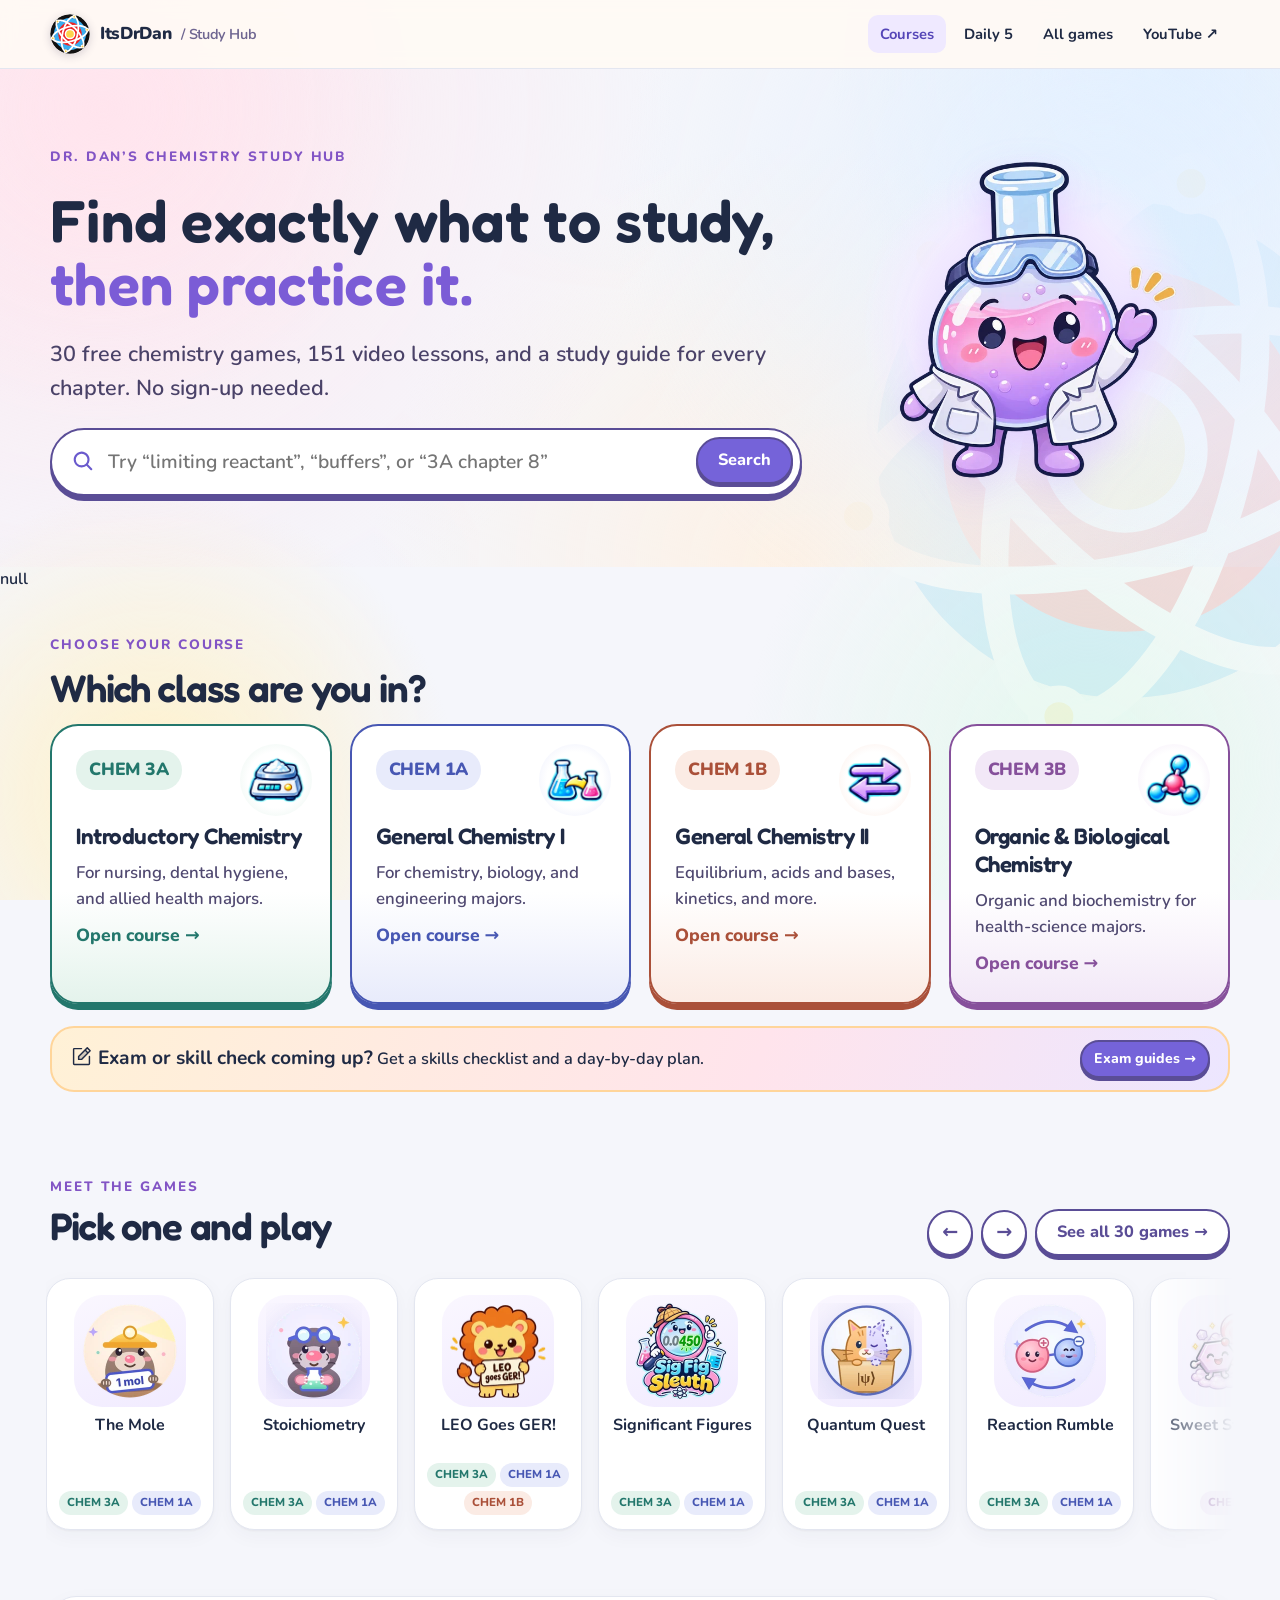
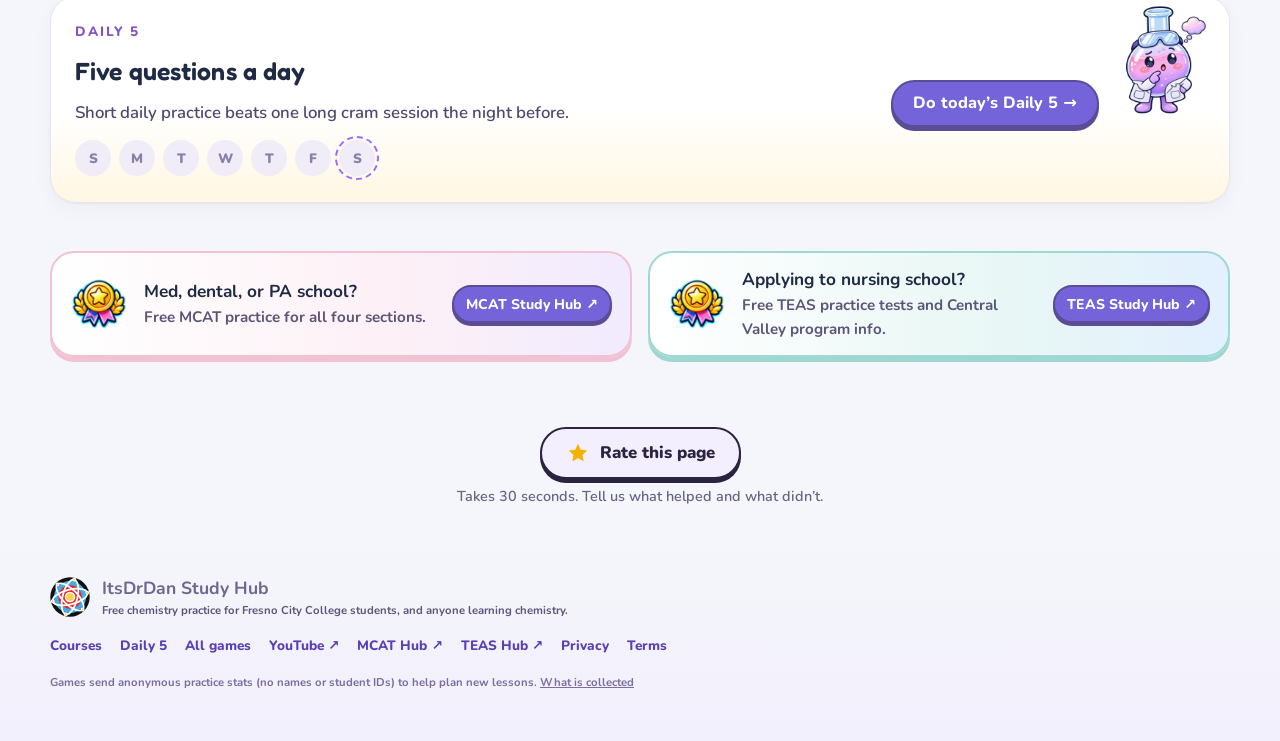
==== index.html @ 512bdd1f "All games page: Daily 5 card above the game list Follows the course chip (or the student's last cour" ====
<!doctype html>
<html lang="en">
<head>
<meta charset="utf-8">
<meta name="viewport" content="width=device-width, initial-scale=1">
<meta name="theme-color" content="#fff8f1">
<link rel="preconnect" href="https://fonts.googleapis.com"><link rel="preconnect" href="https://fonts.gstatic.com" crossorigin>
<link href="https://fonts.googleapis.com/css2?family=Nunito:wght@500;600;700;800;900&display=swap" rel="stylesheet">
<meta name="description" content="Dr. Dan's Chemistry Study Hub: games, textbook readings, and video lessons for CHEM 3A, 1A, 1B, and 3B at Fresno City College.">
<title>Dr. Dan’s Chemistry Study Hub</title>
<link rel="icon" type="image/svg+xml" href="assets/logo.svg">
<link rel="icon" type="image/png" sizes="32x32" href="assets/logo-32.png">
<link rel="apple-touch-icon" href="assets/logo-180.png">
<meta property="og:image" content="https://itsdrdan.github.io/games/assets/logo-512.png">
<style>
:root{
  --ink:#1f3a40;--muted:#5c7276;--soft:#7d9093;--line:#dde8e3;--bg:#f6faf7;--card:#fff;
  --brand:#23776c;--brand-ink:#17544c;--edge:#24473f;--gold:#d39b28;
  --c3A:#23776c;--c3A-bg:#e4f3ec;--c1A:#4757b3;--c1A-bg:#e8ebfb;--c1B:#aa5039;--c1B-bg:#fbebe4;--c3B:#86509b;--c3B-bg:#f2e8f7;
  --r:20px;--shadow:0 6px 24px #214c4510;
}
*{box-sizing:border-box}
html{scroll-behavior:smooth}
body{margin:0;background:var(--bg);color:var(--ink);font:16px/1.55 "Segoe UI",system-ui,-apple-system,BlinkMacSystemFont,sans-serif;-webkit-font-smoothing:antialiased}
a{color:inherit}
button,input,select{font:inherit;color:inherit}
:focus-visible{outline:3px solid var(--gold);outline-offset:3px;border-radius:6px}
.wrap{width:min(1180px,calc(100% - 40px));margin:auto}
#app:focus{outline:none}
.badge{letter-spacing:0}
.navlinks a.only-sm{display:none}
.sr{position:absolute;width:1px;height:1px;overflow:hidden;clip:rect(0 0 0 0)}
[hidden]{display:none!important}

/* top bar */
.top{position:sticky;top:0;z-index:20;background:#ffffffeb;backdrop-filter:blur(8px);border-bottom:1px solid var(--line)}
.nav{min-height:68px;display:flex;align-items:center;gap:18px}
.brand{display:flex;align-items:center;gap:10px;text-decoration:none;font-weight:850;letter-spacing:-.02em;font-size:1.08rem;white-space:nowrap}
.brand-icon{display:grid;place-items:center;width:40px;height:40px;border-radius:13px;background:#e2f2eb;font-size:1.25rem}
.brand small{color:var(--soft);font-weight:650}
.navlinks{display:flex;gap:6px;margin-left:auto;align-items:center}
.navlinks a{padding:8px 12px;border-radius:10px;text-decoration:none;font-weight:700;font-size:.92rem;color:#3b5a5c}
.navlinks a:hover,.navlinks a[aria-current=page]{background:#e9f3ee;color:var(--brand-ink)}
.topsearch{flex:1;max-width:380px;position:relative}
.topsearch input{width:100%;height:42px;border:1.5px solid #d3e2db;border-radius:12px;background:#f8fbf9;padding:0 14px 0 38px}
.topsearch::before{content:"";position:absolute;left:13px;top:50%;width:16px;height:16px;transform:translateY(-50%);background:currentColor;opacity:.55;-webkit-mask:var(--mag) center/contain no-repeat;mask:var(--mag) center/contain no-repeat}

/* buttons (tactile, from the previous hub) */
.btn{display:inline-flex;align-items:center;justify-content:center;gap:8px;min-height:46px;padding:9px 17px;border-radius:12px;border:2px solid var(--edge);box-shadow:0 4px 0 var(--edge);background:var(--brand);color:#fff;text-decoration:none;font-weight:780;cursor:pointer;transition:transform .14s,box-shadow .14s,background .14s}
.btn.secondary{background:#fff;color:var(--edge)}
.btn:hover{transform:translateY(-2px);box-shadow:0 6px 0 var(--edge)}
.btn.secondary:hover{background:#eef6f1}
.btn:active{transform:translateY(3px);box-shadow:0 1px 0 var(--edge)}
.btn.small{min-height:38px;padding:6px 12px;font-size:.88rem;box-shadow:0 3px 0 var(--edge)}
.chip{display:inline-flex;align-items:center;gap:6px;border:1.5px solid #cfdfd8;background:#fff;border-radius:100px;padding:6px 12px;font-size:.86rem;font-weight:650;color:#355457;cursor:pointer;text-decoration:none}
.chip:hover{border-color:var(--brand);background:#eef7f2}
.chip[aria-pressed=true]{background:var(--brand);border-color:var(--brand);color:#fff}

/* hero */
.hero{background:radial-gradient(ellipse at 92% 18%,#f8e8ce 0,transparent 42%),radial-gradient(ellipse at 6% 95%,#e6e9fb 0,transparent 40%),linear-gradient(125deg,#edf7f0,#f7faf3);border-bottom:1px solid #dce9e1}
.hero-inner{padding:58px 0 50px;display:grid;gap:26px}
.eyebrow{font-weight:800;letter-spacing:.12em;text-transform:uppercase;color:#477e71;font-size:.74rem}
h1{font-size:clamp(2.2rem,5vw,3.7rem);line-height:1.06;letter-spacing:-.045em;margin:10px 0 12px;max-width:820px}
h1 span{color:var(--brand)}
.hero p.lead{font-size:clamp(1.02rem,2vw,1.17rem);color:#4f6a6d;max-width:680px;margin:0}
.bigsearch{position:relative;max-width:760px}
.bigsearch input{width:100%;height:64px;border:2px solid var(--edge);box-shadow:0 5px 0 var(--edge);border-radius:18px;padding:0 140px 0 54px;font-size:1.1rem;background:#fff}
.bigsearch::before{content:"";position:absolute;left:22px;top:50%;width:22px;height:22px;transform:translateY(-55%);background:#6a5acd;-webkit-mask:var(--mag) center/contain no-repeat;mask:var(--mag) center/contain no-repeat}
.bigsearch .btn{position:absolute;right:9px;top:8px;min-height:44px;box-shadow:0 3px 0 var(--edge)}
.tryrow{display:flex;flex-wrap:wrap;gap:8px;align-items:center;font-size:.88rem;color:var(--muted)}

/* course cards */
.section{padding:42px 0}
.section h2{font-size:clamp(1.5rem,3vw,2rem);letter-spacing:-.03em;margin:4px 0 6px}
.section .sub{color:var(--muted);margin:0 0 20px}
.courses{display:grid;grid-template-columns:repeat(4,minmax(0,1fr));gap:18px}
.course-card{--c:var(--c3A);--cb:var(--c3A-bg);display:flex;flex-direction:column;gap:8px;text-decoration:none;background:#fff;border:2px solid var(--c);border-radius:var(--r);padding:20px;box-shadow:0 5px 0 var(--c);transition:transform .14s,box-shadow .14s;min-height:220px}
.course-card:hover{transform:translateY(-3px);box-shadow:0 8px 0 var(--c)}
.course-card .tag{align-self:flex-start;background:var(--cb);color:var(--c);font-weight:850;border-radius:10px;padding:5px 10px;font-size:.95rem;letter-spacing:-.01em}
.course-card h3{margin:4px 0 0;font-size:1.2rem;letter-spacing:-.02em;line-height:1.25}
.course-card p{margin:0;color:var(--muted);font-size:.9rem;line-height:1.5}
.course-card .stats{margin-top:auto;display:flex;gap:12px;flex-wrap:wrap;font-size:.8rem;font-weight:700;color:#4c6466}
.course-card .go{color:var(--c);font-weight:800}
[data-course="1A"]{--c:var(--c1A);--cb:var(--c1A-bg)}
[data-course="1B"]{--c:var(--c1B);--cb:var(--c1B-bg)}
[data-course="3B"]{--c:var(--c3B);--cb:var(--c3B-bg)}
[data-course="3A"]{--c:var(--c3A);--cb:var(--c3A-bg)}
.badge{display:inline-block;background:var(--cb,#eef3f1);color:var(--c,#3d5b5d);font-weight:800;font-size:.72rem;border-radius:100px;padding:3px 8px;white-space:nowrap}

/* three ways */
.ways{display:grid;grid-template-columns:repeat(3,1fr);gap:16px}
.way{background:#fff;border:1px solid var(--line);border-radius:var(--r);padding:20px;box-shadow:var(--shadow)}
.way b{display:block;font-size:1.05rem;margin:6px 0 4px}
.way p{margin:0;color:var(--muted);font-size:.92rem}
.way .em{font-size:1.6rem}

/* course page */
.course-head{background:linear-gradient(120deg,var(--cb),#fff 70%);border-bottom:1px solid var(--line)}
.course-head .wrap{padding:30px 0 24px}
.crumbs{font-size:.86rem;color:var(--muted);display:flex;gap:6px;flex-wrap:wrap}
.crumbs a{color:var(--muted)}
.course-head h1{font-size:clamp(1.9rem,4vw,2.8rem);margin:8px 0 6px}
.course-head h1 .badge{font-size:1rem;vertical-align:middle;margin-right:8px;padding:5px 11px}
.course-head p{margin:0;color:var(--muted)}
.bookline{margin-top:12px;display:flex;gap:10px;flex-wrap:wrap;align-items:center;font-size:.92rem}
.layout{display:grid;grid-template-columns:290px minmax(0,1fr);gap:28px;padding:28px 0 60px}
.toc{position:sticky;top:84px;align-self:start;max-height:calc(100vh - 100px);overflow:auto;background:#fff;border:1px solid var(--line);border-radius:var(--r);padding:10px}
.toc h2{font-size:.78rem;letter-spacing:.1em;text-transform:uppercase;color:var(--soft);margin:8px 10px}
.toc a{display:flex;gap:10px;align-items:baseline;padding:9px 10px;border-radius:12px;text-decoration:none;font-size:.92rem;line-height:1.3}
.toc a .n{flex:0 0 auto;font-weight:800;color:var(--c);font-size:.8rem;min-width:44px}
.toc a .dots{margin-left:auto;display:flex;gap:3px;flex:0 0 auto}
.toc a .dots i{width:7px;height:7px;border-radius:50%;background:#cfdcd6}
.toc a .dots i.on{background:var(--c)}
.toc a:hover{background:#f2f7f4}
.toc a[aria-current=true]{background:var(--cb);font-weight:750}
.toc-mobile{display:none}
.retake{margin:16px 0 0;padding:14px 18px;border-radius:18px;background:#f3ecff;border:1.5px solid #ddd0f7;color:#4a4268;font-size:1.02rem;line-height:1.5}
.examcard small{font-size:1rem}
.examgrid.centered{display:flex;flex-wrap:wrap;justify-content:center;gap:16px}
.examgrid.centered .examcard{width:220px;align-items:center;text-align:center}
@media (max-width:560px){.examgrid.centered{gap:12px}.examgrid.centered .examcard{width:calc(50% - 6px);padding:14px}}
.layout.solo{grid-template-columns:minmax(0,1fr)}
.seg{display:flex;gap:8px;flex-wrap:wrap;margin:0 0 12px}
.seg .chip{font-size:1.02rem;padding:9px 16px;cursor:pointer}
.rgroup .more{margin-top:10px}
.chapter h2.ct{font-size:clamp(1.6rem,3.2vw,2.3rem);letter-spacing:-.035em;margin:2px 0 4px;line-height:1.15}
.chapter .kicker{font-weight:800;color:var(--c);letter-spacing:.06em;text-transform:uppercase;font-size:.78rem}
.panel{background:#fff;border:1px solid var(--line);border-radius:var(--r);padding:20px;box-shadow:var(--shadow);margin-top:18px}
.panel h3{margin:0 0 12px;font-size:1.1rem;display:flex;align-items:center;gap:8px}
.panel h3 .count{margin-left:auto;font-size:.8rem;color:var(--soft);font-weight:700}
.concepts{display:flex;flex-wrap:wrap;gap:7px}
.empty-note{color:var(--muted);font-size:.92rem;background:#f7faf8;border:1px dashed #cfdcd6;border-radius:14px;padding:14px}
.sections{list-style:none;margin:0;padding:0;columns:2;column-gap:24px}
.sections li{break-inside:avoid;padding:5px 0}
.sections li.sub{padding-left:18px;font-size:.92rem}
.sections a{text-decoration:none;display:flex;gap:8px}
.sections a:hover span:last-child{text-decoration:underline}
.sections .sn{color:var(--c);font-weight:750;min-width:46px;font-variant-numeric:tabular-nums}
.chapters-overview{display:grid;grid-template-columns:repeat(auto-fill,minmax(250px,1fr));gap:14px}
.ch-card{display:flex;flex-direction:column;gap:6px;background:#fff;border:1px solid var(--line);border-radius:16px;padding:16px;text-decoration:none;box-shadow:var(--shadow);transition:border-color .14s,transform .14s}
.ch-card:hover{border-color:var(--c);transform:translateY(-2px)}
.ch-card .n{font-weight:800;color:var(--c);font-size:.8rem}
.ch-card b{line-height:1.3}
.ch-card .meta{display:flex;gap:10px;font-size:.78rem;color:var(--muted);font-weight:650;margin-top:auto}

/* game + video cards */
.grid{display:grid;grid-template-columns:repeat(auto-fill,minmax(250px,1fr));gap:16px}
.game{display:flex;flex-direction:column;background:#fff;border:1px solid #dfe9e2;border-radius:18px;padding:18px;box-shadow:var(--shadow);min-height:210px}
.game .icon.haslogo{width:76px;height:76px;background:transparent!important;border-radius:0}
.haslogo img{width:100%;height:100%;object-fit:contain;display:block}
.ri.haslogo{background:transparent!important}
.ritem .ri.haslogo img{width:100%!important;height:100%!important;object-fit:contain!important;border-radius:0!important;aspect-ratio:auto!important;margin:0!important;background:none!important}
.playtitle{display:flex;align-items:center;gap:12px}.playtitle img{width:48px;height:48px;object-fit:contain}
.chtags{display:flex;flex-wrap:wrap;gap:6px;margin:-2px 0 2px}
.chtag{max-width:100%;overflow:hidden;text-overflow:ellipsis;white-space:nowrap;font-size:.85rem;font-weight:800;color:var(--c,#5a4fcf);background:#fff;border:1.5px solid var(--c,#cfc4ef);border-radius:999px;padding:3px 10px;text-decoration:none;line-height:1.3}
.chtag:hover{background:#f6f2ff}
.game-top{display:flex;justify-content:space-between;gap:8px;align-items:flex-start}
.game .icon{width:48px;height:48px;border-radius:15px;display:grid;place-items:center;font-size:1.5rem;background:#e7f1fa;flex:0 0 auto}
.game .badges{display:flex;gap:4px;flex-wrap:wrap;justify-content:flex-end}
.game h4{margin:14px 0 4px;font-size:1.08rem;letter-spacing:-.02em;line-height:1.3}
.game p{margin:0 0 14px;color:var(--muted);font-size:.9rem;line-height:1.55}
.game .actions{margin-top:auto;display:flex;gap:8px}
.play{flex:1;display:flex;justify-content:space-between;align-items:center;min-height:44px;padding:8px 14px;border-radius:11px;border:2px solid var(--edge);box-shadow:0 3px 0 var(--edge);background:#e6f2eb;color:#214c40;font-weight:800;text-decoration:none;cursor:pointer;transition:transform .14s,box-shadow .14s,background .14s}
.play::after{content:"→";font-size:1.15rem}
.play:hover{background:var(--brand);color:#fff;transform:translateY(-2px);box-shadow:0 5px 0 var(--edge)}
.newtab{display:grid;place-items:center;width:44px;min-height:44px;border-radius:11px;border:2px solid #b9cdc5;text-decoration:none;color:#3b5a5c;font-weight:800}
.newtab:hover{border-color:var(--edge);background:#f2f7f4}
.vgrid{display:grid;grid-template-columns:repeat(auto-fill,minmax(220px,1fr));gap:14px}
.video{display:flex;flex-direction:column;text-align:left;background:#fff;border:1px solid var(--line);border-radius:16px;overflow:hidden;cursor:pointer;padding:0;box-shadow:var(--shadow);transition:transform .14s,border-color .14s}
.video:hover{transform:translateY(-2px);border-color:#a9ccbc}
.video .thumb{position:relative;aspect-ratio:16/9;background:#dfe9e4 center/cover no-repeat}
.video .thumb::after{content:"▶";position:absolute;inset:auto auto 10px 10px;width:36px;height:36px;border-radius:50%;background:#ffffffe6;display:grid;place-items:center;font-size:.85rem;color:#b3261e}
.video .vt{padding:10px 12px 12px;font-weight:700;font-size:.92rem;line-height:1.35}
.video .vt small{display:block;color:var(--soft);font-weight:600;font-size:.76rem;margin-top:4px}
.moments{display:flex;flex-wrap:wrap;gap:6px;margin-top:10px}
.moment{border:1.5px solid #cfdfd8;background:#f8fbf9;border-radius:9px;padding:5px 9px;font-size:.82rem;cursor:pointer}
.moment b{color:#b3261e;margin-right:4px;font-variant-numeric:tabular-nums}
.moment:hover{border-color:var(--brand)}
.playlists{display:flex;gap:8px;flex-wrap:wrap;margin-top:14px}

/* search */
.search-page{padding:30px 0 60px}
.filters{display:flex;gap:8px;flex-wrap:wrap;align-items:center;margin:14px 0 6px}
.filters strong{font-size:.78rem;letter-spacing:.08em;color:var(--soft);margin-right:4px}
.rgroup{margin-top:26px}
.rgroup h3{font-size:1rem;margin:0 0 10px;display:flex;gap:8px;align-items:center}
.rgroup h3 .count{color:var(--soft);font-size:.82rem}
.rlist{display:grid;gap:10px}
.ritem{display:flex;gap:14px;align-items:flex-start;background:#fff;border:1px solid var(--line);border-radius:14px;padding:14px;text-decoration:none;text-align:left;cursor:pointer;width:100%}
.ritem:hover{border-color:#a9ccbc;background:#fbfdfc}
.ritem .ri{flex:0 0 auto;width:40px;height:40px;border-radius:12px;display:grid;place-items:center;background:var(--cb,#eef3f1);font-size:1.1rem}
.ritem .rt{font-weight:750;line-height:1.35}
.ritem .rs{color:var(--muted);font-size:.88rem;margin-top:2px}
.ritem mark{background:#fdeeb5;color:inherit;border-radius:3px;padding:0 1px}
.ritem .ts{font-weight:800;color:#b3261e;font-variant-numeric:tabular-nums}
.ritem img{width:120px;aspect-ratio:16/9;object-fit:cover;border-radius:9px;flex:0 0 auto;background:#dfe9e4}
.noresults{background:#fff;border:1px dashed #cbd8d2;border-radius:16px;padding:26px;color:var(--muted)}

/* player + modal */
.player{border:1px solid #d5e2dc;border-radius:var(--r);background:#fff;overflow:hidden;box-shadow:var(--shadow);margin:24px 0 60px}
.player-bar{display:flex;justify-content:space-between;align-items:center;gap:14px;flex-wrap:wrap;padding:14px 18px;background:#edf6f0}
.player-bar h2{margin:2px 0 0;font-size:1.25rem}
.player-bar .btns{display:flex;gap:8px;flex-wrap:wrap}
.player iframe{display:block;width:100%;height:80vh;min-height:540px;border:0;background:#f8faff}
.player:fullscreen{display:flex;flex-direction:column;border-radius:0}
.player:fullscreen iframe{flex:1;height:auto}
.play-watch{margin:-36px 0 60px}
.player .related{padding:12px 18px;font-size:.9rem;color:var(--muted);display:flex;gap:8px;flex-wrap:wrap;align-items:center}
dialog.vmodal{border:0;padding:0;border-radius:18px;width:min(960px,94vw);background:#fff;box-shadow:0 30px 90px #0b1f1c55}
dialog.vmodal::backdrop{background:#0d221ecc}
.vmodal .vbar{display:flex;align-items:center;gap:10px;padding:12px 14px}
.vmodal .vbar b{flex:1;line-height:1.3}
.vmodal .frame{aspect-ratio:16/9;background:#000}
.vmodal iframe{width:100%;height:100%;border:0;display:block}
.vmodal .vfoot{padding:10px 14px 14px;font-size:.85rem;color:var(--muted);display:flex;flex-wrap:wrap;gap:10px;align-items:center}

.footer{border-top:1px solid var(--line);padding:24px 0;color:var(--soft);font-size:.85rem}
.footer .wrap{display:flex;justify-content:space-between;gap:12px;flex-wrap:wrap}
.status{font-size:.8rem;color:var(--soft)}

@media (max-width:980px){.courses{grid-template-columns:repeat(2,minmax(0,1fr))}.layout{grid-template-columns:1fr}.toc{display:none}.toc-mobile{display:block}.sections{columns:1}}
@media (max-width:640px){
  .wrap{width:calc(100% - 28px)}
  .nav{gap:10px;min-height:60px}.brand small{display:none}.navlinks a.hide-sm{display:none}.navlinks a.only-sm{display:inline-block}.topsearch{display:none}
  .hero-inner{padding:36px 0 34px}
  .bigsearch input{height:56px;padding:0 16px 0 46px;font-size:1rem}.bigsearch .btn{display:none}.bigsearch::before{left:16px}
  .courses{grid-template-columns:minmax(0,1fr)}.course-card{min-height:0}
  .ways{grid-template-columns:1fr}
  .ritem img{width:92px}
  .player iframe{min-height:480px;height:76vh}
}
.toc-mobile select{width:100%;height:50px;border:2px solid var(--edge);border-radius:12px;padding:0 12px;background:#fff;font-weight:700}
.toc-mobile{margin-bottom:6px}
@media (prefers-reduced-motion:reduce){*{transition:none!important;scroll-behavior:auto!important}}

/* ===== Soft & fun theme ===== */
:root{
  --ink:#3a3157;--muted:#6f6889;--soft:#6f6691;--line:#ece4f4;--bg:#fff8f1;
  --brand:#7563d9;--brand-ink:#5546b8;--edge:#5a4d96;--gold:#ffb547;
  --c3A:#227861;--c3A-bg:#d9f4ea;--c1A:#465bd0;--c1A-bg:#e3e8ff;--c1B:#b73e27;--c1B-bg:#ffe5dc;--c3B:#8c47b7;--c3B-bg:#f1e3fa;
  --r:24px;--shadow:0 8px 28px #5a4d9614;
}
body{background:var(--bg);color:var(--ink);font-family:Nunito,"Segoe UI",system-ui,-apple-system,sans-serif;font-weight:600}
body::before{content:"";position:fixed;inset:0;z-index:-1;pointer-events:none;background:
  radial-gradient(circle at 8% 12%,#ffe3ec 0,transparent 22%),radial-gradient(circle at 92% 8%,#e3f0ff 0,transparent 24%),
  radial-gradient(circle at 85% 85%,#e4f8ee 0,transparent 26%),radial-gradient(circle at 12% 88%,#fff1c9 0,transparent 22%)}
h1,h2,h3,.brand,.btn,.chip,.play{font-family:Nunito,"Segoe UI",system-ui,sans-serif}
h1{font-weight:900;letter-spacing:-.035em} h2{font-weight:900} h3{font-weight:850}
.top{background:#fffaf5e8;border-bottom:1px solid var(--line)}
.brand-icon{background:linear-gradient(135deg,#ffe0ea,#e1e6ff);border-radius:14px}
.navlinks a{color:var(--ink)} .navlinks a:hover,.navlinks a[aria-current=page]{background:#efe9ff;color:var(--brand-ink)}
.topsearch input{background:#fff;border-color:#e4daf2;border-radius:999px}
.hero{background:linear-gradient(120deg,#ffe9f0 0%,#f1ebff 45%,#e3f6ff 75%,#e9fbef 100%);border-bottom:0;position:relative;overflow:hidden}
.hero::before,.hero::after{content:"";position:absolute;border-radius:50%;pointer-events:none;opacity:.7;animation:bob 9s ease-in-out infinite}
.hero::before{width:220px;height:220px;right:6%;top:-40px;background:radial-gradient(circle at 35% 35%,#fff,#ffd6a8 60%,#ffc08a);filter:blur(1px)}
.hero::after{width:120px;height:120px;right:24%;bottom:-30px;background:radial-gradient(circle at 35% 35%,#fff,#c9b8ff 60%,#ad97ff);animation-delay:-4s}
@keyframes bob{50%{transform:translateY(14px)}}
.hero-inner{position:relative;z-index:1}
.eyebrow{color:#8254c5;letter-spacing:.14em}
h1 span{background:linear-gradient(90deg,#ff7a8a,#9a6bff 55%,#36b39a);-webkit-background-clip:text;background-clip:text;color:transparent}
.hero p.lead{color:#5e5679}
.btn{background:var(--brand);border-color:var(--edge);box-shadow:0 4px 0 var(--edge);border-radius:999px;padding-inline:20px}
.btn.secondary{background:#fff;color:var(--edge)} .btn.secondary:hover{background:#f4f0ff}
.btn:hover{box-shadow:0 6px 0 var(--edge)} .btn:active{box-shadow:0 1px 0 var(--edge)}
.bigsearch input{border-color:var(--edge);box-shadow:0 5px 0 var(--edge);border-radius:999px;padding-left:56px}
.bigsearch .btn{border-radius:999px;top:9px}
.chip{border-color:#e2d8f2;color:#4d4470;border-radius:999px;background:#ffffffd9}
.chip:hover{border-color:var(--brand);background:#f4f0ff}
.chip[aria-pressed=true]{background:var(--brand);border-color:var(--brand)}
.course-card{border-radius:28px;box-shadow:0 6px 0 var(--c);background:linear-gradient(180deg,#fff 60%,var(--cb))}
.course-card:hover{box-shadow:0 10px 0 var(--c);transform:translateY(-4px) rotate(-.4deg)}
.course-card .tag{border-radius:999px;padding:6px 13px}
.way{border-radius:24px;border:0;box-shadow:var(--shadow)} .way:nth-child(1){background:#fff1ea}.way:nth-child(2){background:#eef0ff}.way:nth-child(3){background:#e9f8f0}
.course-head{background:linear-gradient(120deg,var(--cb),#fff8f1 75%)}
.toc{border-radius:24px;border-color:var(--line)} .toc a{border-radius:14px} .toc a .n{color:var(--c)}
.panel{border-radius:24px;border-color:var(--line)}
.game{border-radius:22px;border-color:var(--line)}
.game .icon{background:var(--cb,#efe9ff);border-radius:16px}
.play{border-color:var(--edge);box-shadow:0 3px 0 var(--edge);background:#efe9ff;color:var(--edge);border-radius:999px}
.play:hover{background:var(--brand);color:#fff;box-shadow:0 5px 0 var(--edge)}
.newtab{border-radius:999px;border-color:#d9cfee;color:var(--edge)}
.video{border-radius:20px} .ch-card{border-radius:20px}
.ritem{border-radius:18px} .ritem mark{background:#ffe9a6}
.player{border-radius:24px} .player-bar{background:linear-gradient(90deg,#f1ebff,#e3f6ff)}
.toc-mobile select{border-color:var(--edge);border-radius:999px}
.footer{border-top:0}

/* chapter guide */
.guide{display:grid;gap:18px;margin-top:16px}
.kicker2{font-weight:900;letter-spacing:.12em;text-transform:uppercase;font-size:.72rem;color:var(--c)}
.nutshell{display:flex;gap:18px;align-items:center;background:linear-gradient(120deg,#fff7d9,#fff);border:2px solid #ffe6a3;border-radius:26px;padding:18px 22px}
.nutshell .art{flex:0 0 74px;width:74px}
.nutshell p{margin:4px 0 0;font-size:1.06rem;line-height:1.65;color:#4a4268}
.path,.recipe,.tips,.watchout{background:#fff;border-radius:26px;padding:20px 22px;box-shadow:var(--shadow);border:1px solid var(--line)}
.path h3,.recipe h3,.tips h3,.watchout h3{margin:0 0 14px;font-size:1.12rem}
.steps{list-style:none;margin:0;padding:0;display:grid;grid-template-columns:repeat(auto-fit,minmax(140px,1fr));gap:14px;position:relative}
.step{position:relative;border-radius:22px;padding:16px 14px 14px;display:flex;flex-direction:column;gap:6px;align-items:flex-start}
.step.s0{background:#fff1ea}.step.s1{background:#eef0ff}.step.s2{background:#fff8dc}.step.s3{background:#e8f8f0}.step.s4{background:#f6ecfc}
.step .art{width:58px;height:58px}
.step .num{position:absolute;top:12px;right:14px;width:30px;height:30px;border-radius:50%;display:grid;place-items:center;background:#fff;color:var(--edge);font-weight:900;box-shadow:0 2px 0 #00000014}
.step b{font-size:1.05rem}
.step p{margin:0;color:#5e5679;font-size:.9rem;line-height:1.5}
.step .mini{margin-top:auto;padding-top:6px;font-weight:800;font-size:.86rem;color:var(--edge);background:none;border:0;cursor:pointer;text-decoration:none;padding-left:0}
.step .mini:hover{text-decoration:underline}
@media (min-width:900px){.step:not(:last-child)::after{content:"";position:absolute;right:-12px;top:42px;width:10px;height:10px;border-top:3px solid #cbbfe6;border-right:3px solid #cbbfe6;transform:rotate(45deg);z-index:1}}
.flow{list-style:none;margin:0;padding:0;display:grid;gap:0;counter-reset:f}
.flow li{display:flex;gap:14px;align-items:flex-start;position:relative;padding:0 0 16px}
.flow li:not(:last-child)::before{content:"";position:absolute;left:19px;top:40px;bottom:2px;border-left:3px dashed #d6cbee}
.flow .bubble{flex:0 0 40px;height:40px;border-radius:50%;display:grid;place-items:center;font-weight:900;color:#fff;font-size:1.05rem;box-shadow:0 3px 0 #0000001a}
.flow li:nth-child(1) .bubble{background:#ff8fa3}.flow li:nth-child(2) .bubble{background:#ffb547}.flow li:nth-child(3) .bubble{background:#4fc3a1}.flow li:nth-child(4) .bubble{background:#7c8cf0}.flow li:nth-child(5) .bubble{background:#b07ce0}
.flow .txt{background:#faf7ff;border:1px solid #eee6fb;border-radius:16px;padding:9px 14px;flex:1;line-height:1.5}
.tipgrid{display:grid;grid-template-columns:1fr 1fr;gap:18px}
.tips{background:#f0fbf6;border-color:#d3f0e2}.watchout{background:#fff4f1;border-color:#ffdcd2}
.tips ul,.watchout ul{margin:0;padding-left:20px;display:grid;gap:8px;line-height:1.5}
@media (max-width:760px){.tipgrid{grid-template-columns:1fr}.nutshell{flex-direction:column;align-items:flex-start}.nutshell .art{width:58px;flex-basis:58px}}
@media (prefers-reduced-motion:reduce){.hero::before,.hero::after{animation:none}}

/* ===== Larger, easier-to-read starter pages (home + course overview) ===== */
.hero p.lead{font-size:clamp(1.15rem,2.2vw,1.35rem);line-height:1.6;color:#4a4268;max-width:740px}
.eyebrow{font-size:.85rem}
.bigsearch input{font-size:1.2rem;height:68px}
.tryrow{font-size:1rem}.tryrow .chip{font-size:1rem;padding:8px 15px}
.section h2{font-size:clamp(1.8rem,3.4vw,2.4rem)}
.section .sub{font-size:1.15rem;color:#4f4870}
.course-card{padding:24px;gap:10px}
.course-card .tag{font-size:1.1rem}
.course-card h3{font-size:1.4rem}
.course-card p{font-size:1.05rem;line-height:1.55;color:#4f4870}
.course-card .stats{font-size:.98rem;color:#4a4268;gap:10px 16px}
.course-card .go{font-size:1.1rem}
.way b{font-size:1.3rem}.way p{font-size:1.06rem;line-height:1.55;color:#4f4870}.way .em{font-size:2rem}
.course-head h1{font-size:clamp(2.1rem,4.4vw,3rem)}
.course-head p,.bookline{font-size:1.1rem;color:#4f4870}
.overview-intro{font-size:1.12rem;line-height:1.6;color:#4f4870}
.chapters-overview{grid-template-columns:repeat(auto-fill,minmax(270px,1fr));gap:16px}
.ch-card{padding:18px 20px;gap:8px}
.ch-card .n{font-size:.95rem}
.ch-card b{font-size:1.15rem;line-height:1.35}
.ch-card .meta{font-size:.95rem;color:#5e5679;flex-wrap:wrap;gap:6px 12px}
.game h4{font-size:1.18rem}.game p{font-size:1rem;color:#4f4870}
@media (max-width:980px){.courses{grid-template-columns:repeat(2,minmax(0,1fr))}}
@media (max-width:640px){.course-card h3{font-size:1.3rem}.bigsearch input{font-size:1.05rem;height:58px}}

/* ===== Dr. Dan atom logo ===== */
.brand-logo{width:40px;height:40px;border-radius:50%;box-shadow:0 2px 8px #3a315733;transition:transform .6s}
.brand:hover .brand-logo{transform:rotate(60deg)}
.hero::before,.hero::after{display:none}
.watermark{position:absolute;pointer-events:none;user-select:none;opacity:.22;width:min(520px,48vw);right:-70px;top:50%;margin-top:calc(min(520px,48vw)/-2);animation:spin 90s linear infinite;filter:saturate(.9)}
.course-head{position:relative;overflow:hidden}
.course-head .wrap{position:relative;z-index:1}
.watermark.small{width:300px;margin-top:-150px;right:-60px;opacity:.12}
@keyframes spin{to{transform:rotate(360deg)}}
.footbrand{display:inline-flex;align-items:center;gap:8px}
@media (max-width:640px){.watermark{width:300px;margin-top:-150px;right:-110px;opacity:.12}.watermark.small{display:none}}
@media (prefers-reduced-motion:reduce){.watermark{animation:none}}

/* ===== bigger icons + chapter badges ===== */
.course-card .stats{font-size:1.05rem}
.course-card .stats span{display:inline-flex;align-items:center;gap:6px}
.way .em{font-size:2.6rem;line-height:1}
.game .icon{width:60px;height:60px;font-size:2rem;border-radius:18px}
.play{font-size:1.05rem;min-height:48px}.play::after{font-size:1.35rem}
.newtab{width:48px;min-height:48px;font-size:1.15rem}
.btn{font-size:1.02rem}
.ch-card{position:relative;padding-top:20px}
.chicon{position:absolute;top:14px;right:14px;width:52px;height:52px;border-radius:50%;display:grid;place-items:center;font-size:1.7rem;background:var(--cb);box-shadow:inset 0 -3px 0 #0000000d}
.ch-card b{padding-right:58px}
.ch-card .meta{font-size:1rem}
.toc a .ti{flex:0 0 22px;font-size:1.05rem;text-align:center}
.toc a .n{min-width:40px}
.chhead{display:flex;align-items:center;gap:16px}
.chbadge{flex:0 0 76px;width:76px;height:76px;border-radius:50%;display:grid;place-items:center;font-size:2.4rem;background:radial-gradient(circle at 35% 30%,#fff,var(--cb) 70%);border:3px solid var(--c);box-shadow:0 4px 0 var(--c)}
.ritem .ri{width:48px;height:48px;font-size:1.5rem}
.step .art{width:68px;height:68px}
.panel h3,.path h3,.recipe h3,.tips h3,.watchout h3{font-size:1.2rem}
.video .thumb::after{width:44px;height:44px;font-size:1rem}
@media (max-width:640px){.chbadge{flex-basis:60px;width:60px;height:60px;font-size:1.9rem}}

/* clickable study-path steps */
.steps>li{display:flex}
.step{width:100%;text-align:left;font:inherit;color:inherit;border:2px solid transparent;cursor:pointer;box-shadow:0 4px 0 #5a4d9622;transition:transform .15s,box-shadow .15s,border-color .15s}
.step .art,.step .num,.step b,.step .sp,.step .go{display:block}
.step .sp{margin:0;color:#5e5679;font-size:.92rem;line-height:1.5}
.step .go{margin-top:auto;padding-top:10px;font-weight:900;font-size:.92rem;color:var(--edge)}
.step:hover{transform:translateY(-4px);box-shadow:0 8px 0 #5a4d9633;border-color:#cbbfe6}
.step:active{transform:translateY(2px);box-shadow:0 1px 0 #5a4d9622}
.step:focus-visible{outline:3px solid var(--gold);outline-offset:3px}
.panel,.recipe{scroll-margin-top:90px}
@keyframes flash{0%{box-shadow:0 0 0 0 #9a6bff88}40%{box-shadow:0 0 0 10px #9a6bff33}100%{box-shadow:var(--shadow)}}
.flash{animation:flash 1.2s ease-out}
.flash:focus{outline:none}

/* video theater */
.theater{display:grid;grid-template-columns:minmax(0,1.7fr) minmax(260px,1fr);gap:18px;align-items:start}
.screen{aspect-ratio:16/9;border-radius:20px;overflow:hidden;background:#1d1830;box-shadow:0 6px 0 var(--edge)}
.screen iframe{width:100%;height:100%;border:0;display:block}
.nowtitle{font-weight:900;font-size:1.2rem;margin:16px 2px 4px;line-height:1.3}
.nowmeta{display:flex;gap:14px;flex-wrap:wrap;color:var(--muted);font-size:.95rem;margin:0 2px}
.nowmeta a{color:var(--edge);font-weight:800}
.theater .moments{margin-top:10px}.mlabel{font-weight:800;color:var(--muted);align-self:center;margin-right:2px}
.side{background:#faf7ff;border:1px solid #eee6fb;border-radius:20px;padding:12px;display:flex;flex-direction:column;max-height:520px}
.sidehead{font-weight:900;padding:4px 6px 10px;color:var(--ink)}
.tlist{list-style:none;margin:0;padding:0;overflow:auto;display:grid;gap:8px;padding-right:4px}
.tlist button{width:100%;display:flex;gap:12px;align-items:flex-start;text-align:left;font:inherit;color:inherit;background:#fff;border:2px solid #ebe3f7;border-radius:16px;padding:10px 12px;cursor:pointer;transition:transform .12s,border-color .12s,background .12s}
.tlist button:hover{border-color:#c9b9ee;transform:translateX(3px)}
.tlist button[aria-current=true]{background:var(--brand);border-color:var(--edge);color:#fff;box-shadow:0 3px 0 var(--edge)}
.tlist .tn{flex:0 0 30px;height:30px;border-radius:50%;display:grid;place-items:center;font-weight:900;background:#efe9ff;color:var(--edge);font-size:.9rem}
.tlist button[aria-current=true] .tn{background:#fff}
.tlist .tt{font-weight:800;line-height:1.35;font-size:.98rem}
.tlist .tt small{display:block;font-weight:700;opacity:.75;font-size:.82rem;margin-top:2px}
@media (max-width:860px){.theater{grid-template-columns:1fr}.side{max-height:420px}}

.theater .moments{display:grid;grid-template-columns:repeat(auto-fill,minmax(220px,1fr));gap:8px;margin-top:14px}
.theater .mlabel{grid-column:1/-1;font-weight:900;color:var(--ink);font-size:1rem;margin:2px}
.theater .moment{display:flex;gap:10px;align-items:flex-start;text-align:left;font:inherit;font-weight:700;font-size:.95rem;line-height:1.35;background:#fff;border:2px solid #ebe3f7;border-radius:14px;padding:9px 12px;cursor:pointer;transition:transform .12s,border-color .12s}
.theater .moment:hover{border-color:var(--brand);transform:translateY(-2px)}
.theater .moment b{flex:0 0 auto;background:#ffe5ea;color:#c2334d;border-radius:8px;padding:1px 7px;font-variant-numeric:tabular-nums;margin:0}

/* exam guides */
.exambanner{display:flex;align-items:center;justify-content:space-between;gap:16px;flex-wrap:wrap;background:linear-gradient(110deg,#fff1d6,#ffe4ec 60%,#ece6ff);border:2px solid #ffd59a;border-radius:24px;padding:18px 22px;text-decoration:none;color:inherit;margin-bottom:24px}
.exambanner b{font-size:1.2rem}.exambanner p{margin:4px 0 0;color:#5e5679;font-size:1.02rem}
.exambanner .ebtns{display:flex;gap:8px;flex-wrap:wrap}
.exambanner .btn[data-course]{color:var(--c);border-color:var(--c);box-shadow:0 3px 0 var(--c)}
.exambanner:has(.ebtns.big){flex-direction:column;align-items:stretch}
.ebtns.big{display:grid!important;grid-template-columns:repeat(4,1fr);gap:14px}
.ebig{display:flex;flex-direction:column;align-items:center;justify-content:center;gap:2px;min-height:84px;padding:12px;background:#fff;border:2.5px solid var(--c);box-shadow:0 5px 0 var(--c);border-radius:20px;text-decoration:none;text-align:center;transition:transform .14s,box-shadow .14s}
.ebig b{font-size:1.45rem;color:var(--c);line-height:1.15}
.ebig small{font-size:.95rem;font-weight:700;color:#5e5679}
.ebig:hover{transform:translateY(-3px);box-shadow:0 8px 0 var(--c)}
@media (max-width:760px){.ebtns.big{grid-template-columns:repeat(2,1fr)}}
.exambanner.slim{padding:12px 18px;font-size:1.02rem}
.examgrid{align-items:start;display:grid;grid-template-columns:repeat(auto-fill,minmax(220px,1fr));gap:14px;margin-top:12px}
.examgrid.small{grid-template-columns:repeat(auto-fill,minmax(200px,1fr))}
.examcard{display:flex;flex-direction:column;gap:6px;background:#fff;border:2px solid var(--c);box-shadow:0 5px 0 var(--c);border-radius:22px;padding:18px;text-decoration:none;transition:transform .14s,box-shadow .14s}
.examcard:hover{transform:translateY(-3px);box-shadow:0 8px 0 var(--c)}
.examcard .ei{font-size:2rem}.examcard b{font-size:1.2rem}.examcard small{color:var(--muted);font-size:.95rem;font-weight:700}
.examcard .echs{font-size:1.3rem;letter-spacing:2px}
.chpick{display:grid;grid-template-columns:repeat(auto-fill,minmax(250px,1fr));gap:8px}
.pick{display:flex;align-items:center;gap:10px;background:#faf7ff;border:2px solid #ebe3f7;border-radius:14px;padding:9px 12px;cursor:pointer;font-size:.98rem}
.pick:has(input:checked){border-color:var(--brand);background:#efe9ff}
.pick input{width:20px;height:20px;flex:0 0 20px;accent-color:var(--brand)}
.pick .pi{font-size:1.3rem}
.examwrap{padding:24px 0 60px;display:grid;gap:0}
.pbar{height:14px;border-radius:99px;background:#eee6fb;overflow:hidden}.pbar span{display:block;height:100%;width:0;background:linear-gradient(90deg,#ff8fa3,#ffb547,#4fc3a1);transition:width .3s}
.canlist{list-style:none;margin:0;padding:0;display:grid;gap:8px}
.canlist label{display:flex;gap:12px;align-items:flex-start;background:#faf7ff;border:2px solid #eee6fb;border-radius:14px;padding:10px 14px;cursor:pointer;line-height:1.45;font-size:1.02rem}
.canlist label:has(input:checked){background:#e9f8f0;border-color:#a7e3c8}
.canlist input{width:22px;height:22px;flex:0 0 22px;margin-top:1px;accent-color:#227861}
.canlist small{color:var(--muted);font-weight:700}
.days{list-style:none;margin:0;padding:0;display:grid;grid-template-columns:repeat(auto-fill,minmax(200px,1fr));gap:12px}
.day{border-radius:20px;padding:14px 16px;display:flex;flex-direction:column;gap:6px}
.day.s0{background:#fff1ea}.day.s1{background:#eef0ff}.day.s2{background:#fff8dc}.day.s3{background:#e8f8f0}.day.s4{background:#f6ecfc}
.day .dn{font-weight:900;color:var(--edge);font-size:.85rem;letter-spacing:.08em;text-transform:uppercase}
.day .dch{font-weight:800;text-decoration:none;display:flex;gap:6px;line-height:1.3}.day .dch:hover{text-decoration:underline}
.day p{margin:4px 0 0;color:#5e5679;font-size:.92rem;line-height:1.45}

.cangroups{display:grid;gap:10px}
.cangroup{border:2px solid #eee6fb;border-radius:18px;background:#fff;overflow:hidden}
.cangroup summary{display:flex;align-items:center;gap:12px;padding:12px 16px;cursor:pointer;font-weight:800;font-size:1.05rem;list-style:none}
.cangroup summary::-webkit-details-marker{display:none}
.cangroup summary::after{content:"▾";margin-left:8px;color:var(--muted);transition:transform .2s}
.cangroup[open] summary::after{transform:rotate(180deg)}
.cangroup summary:hover{background:#faf7ff}
.cangroup .gi{font-size:1.4rem}.cangroup .gt{flex:1}
.cangroup .gcount{font-size:.88rem;font-weight:800;color:var(--edge);background:#efe9ff;border-radius:99px;padding:3px 10px}
.cangroup .gcount.done{background:#d9f4ea;color:#1f7a62}
.cangroup .canlist{padding:0 12px 12px;grid-template-columns:repeat(auto-fill,minmax(280px,1fr));gap:6px}
.cangroup .canlist label{padding:7px 12px;font-size:.98rem}

/* this week card */
.weekcard{background:#fff;border:2px solid var(--c);box-shadow:0 5px 0 var(--c);border-radius:24px;padding:16px 20px;margin:0 0 22px}
.wkhead{display:flex;align-items:center;gap:12px;flex-wrap:wrap;margin-bottom:12px}
.wkhead b{font-size:1.2rem}.wkbadge{background:var(--c);color:#fff;font-weight:900;border-radius:99px;padding:4px 12px}
.wksrc{margin-left:auto;font-size:.9rem;color:var(--edge);font-weight:800}
.wkgrid{display:grid;grid-template-columns:repeat(auto-fit,minmax(220px,1fr));gap:12px}
.wkitem{background:var(--cb);border-radius:18px;padding:12px 14px;display:flex;flex-direction:column;gap:6px;align-items:flex-start}
.wkitem small{font-weight:900;color:var(--c);font-size:.85rem;letter-spacing:.04em;text-transform:uppercase}
.wkitem span{font-weight:800;line-height:1.35}
.wkitem .btn{margin-top:auto}
.wkdone{margin:-4px 0 12px;font-weight:800;color:#1f7a62}
.wknote{margin:10px 2px 0;font-size:.85rem;color:var(--muted)}
.classnote{margin:10px 2px 0;font-size:.8rem;color:var(--muted)}
.classnote a{color:inherit}

/* ===== drawn SVG icons (assets/icons.svg) ===== */
:root{--mag:url("data:image/svg+xml,%3Csvg%20xmlns%3D%22http%3A//www.w3.org/2000/svg%22%20viewBox%3D%220%200%20256%20256%22%20fill%3D%22currentColor%22%3E%3Cpath%20d%3D%22M232.49%2C215.51%2C185%2C168a92.12%2C92.12%2C0%2C1%2C0-17%2C17l47.53%2C47.54a12%2C12%2C0%2C0%2C0%2C17-17ZM44%2C112a68%2C68%2C0%2C1%2C1%2C68%2C68A68.07%2C68.07%2C0%2C0%2C1%2C44%2C112Z%22/%3E%3C/svg%3E")}
svg.ic{display:inline-block;width:1.2em;height:1.2em;vertical-align:-.22em;flex:none;overflow:visible}
h2 svg.ic,h3 svg.ic{color:#6a5acd;width:1.15em;height:1.15em;margin-right:.1em}
[data-course] h3 svg.ic,.panel h3 svg.ic{color:var(--c,#6a5acd)}
.chicon svg.ic{width:32px;height:32px;color:var(--c)}
.chbadge svg.ic{width:44px;height:44px;color:var(--c)}
.game .icon:not(.haslogo){width:76px;height:76px;border-radius:22px;background:linear-gradient(140deg,#fff 0%,#efe9ff 55%,#e3f4ff 100%)!important;border:2px solid #ddd3fb;box-shadow:0 4px 0 #ddd3fb}
.game .icon svg.ic{width:44px;height:44px;color:#6a5acd}
.ritem .ri svg.ic{width:28px;height:28px;color:var(--c,#4f6b66)}
.toc a .ti svg.ic{width:20px;height:20px;color:var(--c);vertical-align:middle}
.chtag svg.ic{width:1.1em;height:1.1em;margin-right:1px}
.bookline svg.ic{width:1.4em;height:1.4em;color:var(--c,var(--brand))}
.ch-card .meta svg.ic{color:var(--c);opacity:.9}
.wkitem small svg.ic{width:1.25em;height:1.25em;vertical-align:-.3em}
.examcard .ei svg.ic{width:40px;height:40px;color:var(--c,#6a5acd)}
.pick .pi svg.ic,.cangroup .gi svg.ic{width:26px;height:26px;color:var(--c)}
.day .dch svg.ic{width:1.3em;height:1.3em;color:var(--c)}
.day b svg.ic{color:var(--c,#6a5acd)}
.wkdone svg.ic{width:1.25em;height:1.25em}
.btn svg.ic,.mini svg.ic{width:1.2em;height:1.2em}
.navlinks a.only-sm svg.ic{width:22px;height:22px}
.playtitle svg.ic{width:1.1em;height:1.1em;color:#6a5acd}

/* per-chapter icon colors */
.chicon[style],.chbadge[style],.ritem .ri[style],.pick .pi[style],.cangroup .gi[style]{background:var(--icb)}
.chbadge[style]{background:radial-gradient(circle at 35% 30%,#fff,var(--icb) 72%);border-color:var(--ic);box-shadow:0 4px 0 var(--ic)}
.chicon svg.ic,.chbadge svg.ic,.ritem .ri svg.ic,.pick .pi svg.ic,.cangroup .gi svg.ic,.toc a .ti svg.ic,.day .dch svg.ic,.chtag svg.ic,.btn svg.ic[style],small svg.ic[style]{color:var(--ic,var(--c))}
.btn:not(.secondary) svg.ic[style]{color:#fff}
.ch-card .keys{display:block;font-size:.88rem;line-height:1.35;color:#7a7394;font-weight:600;margin-top:-2px;padding-right:58px}

/* ---- Daily 5 ---- */
.dailycard{--c:var(--brand);display:flex;align-items:center;gap:14px;background:linear-gradient(110deg,#fff5f8,#fff 55%,#f1fbf6);border:2px solid #f0c4d3;border-radius:24px;padding:14px 18px;text-decoration:none;color:inherit;margin:0 0 22px;box-shadow:0 5px 0 #f0c4d3;transition:transform .14s}
.dailycard:hover{transform:translateY(-2px)}
.dailycard .dc-txt{flex:1;min-width:0}.dailycard b{display:block;font-size:1.08rem}.dailycard small{display:block;color:var(--muted);font-size:.9rem;margin-top:2px}
.dailycard .daily-ico svg,.daily-title .daily-ico svg{width:40px;height:40px;flex:none}
.daily{padding-bottom:40px}
.daily-head{display:flex;align-items:flex-end;justify-content:space-between;gap:16px;flex-wrap:wrap;padding:26px 0 6px}
.daily-title{display:flex;align-items:center;gap:14px}.daily-title h1{margin:2px 0 0;font-size:1.7rem}.daily-streak{margin:4px 0 0;color:#aa5039;font-weight:800}.daily-streak.big{font-size:1.05rem}
.daily-courses{display:flex;gap:8px;flex-wrap:wrap}.daily-courses .chip.on{background:var(--edge);color:#fff;border-color:var(--edge)}
.daily-card{padding:22px}
.daily-meta{display:flex;align-items:center;gap:10px;flex-wrap:wrap;margin-bottom:14px}.daily-n{font-weight:800;color:var(--muted);font-size:.9rem}
.daily-bar{flex-basis:100%;height:8px;border-radius:6px;background:#e9f1ed;overflow:hidden}.daily-bar i{display:block;height:100%;background:var(--brand);transition:width .3s}
.daily .ss,.dailycard .ss{display:inline-flex;flex-direction:column;align-items:flex-start;vertical-align:.4em;line-height:1;font-size:.68em;margin:0 .04em}.daily .ss.pre{align-items:flex-end}.daily .ss sup,.daily .ss sub{font-size:1em;line-height:1.02;vertical-align:baseline;position:static}
.daily-prompt{font-size:1.12rem;line-height:1.5;margin:4px 0 16px}.daily-prompt table{border-collapse:collapse;margin:8px 0}.daily-prompt td,.daily-prompt th{border:1px solid var(--line);padding:4px 10px}.daily-prompt .measure{font-weight:800}
.daily-choices{display:grid;grid-template-columns:repeat(auto-fit,minmax(220px,1fr));gap:10px}
.daily-choice{text-align:left;font:inherit;font-size:1.02rem;font-weight:650;padding:12px 14px;min-height:50px;border:2px solid #cfdfd8;border-radius:14px;background:#fff;color:var(--ink);cursor:pointer}
.daily-choice:hover{border-color:var(--brand)}.daily-choice[aria-pressed=true]{border-color:var(--edge);background:#f1fbf6}.daily-choice.right{border-color:#2e9e6a;background:#e6f7ee}.daily-choice:disabled{cursor:default;opacity:.85}
.daily-inrow{display:flex;gap:10px;align-items:center;flex-wrap:wrap}.daily-inrow input{flex:1;min-width:180px;font:inherit;font-size:1.1rem;padding:10px 12px;border:2px solid #cfdfd8;border-radius:12px;min-height:46px}.daily-unit{font-weight:800;font-size:1.05rem}
.daily-note{color:var(--muted);font-size:.9rem;margin:8px 0 0}
.daily-hint{margin-top:12px;background:#fff8e6;border:1.5px solid #ffd59a;border-radius:12px;padding:10px 12px}
.daily-fb{margin-top:14px;border-radius:12px;padding:12px 14px;display:none}.daily-fb.bad{display:block;background:#fff0ee;border:1.5px solid #f3b4ae}.daily-fb.good{display:block;background:#e6f7ee;border:1.5px solid #9fdcbd}.daily-fb.shown{display:block;background:#eef1ff;border:1.5px solid #c3cbf5}.daily-explain{display:block;margin-top:6px;color:var(--muted)}
.daily-btns{display:flex;gap:10px;flex-wrap:wrap;margin-top:16px;align-items:center}.daily-next{margin-left:auto}
.daily-done-head{display:flex;justify-content:space-between;align-items:center;gap:16px;flex-wrap:wrap}.daily-done-head h2{margin:2px 0}
.daily-dots{display:flex;gap:6px}.daily-dots span{width:16px;height:16px;border-radius:50%;background:#f3b4ae}.daily-dots span.ok{background:#2e9e6a}
.daily-results{list-style:none;padding:0;margin:16px 0}.daily-results li{display:grid;grid-template-columns:28px 1fr;gap:2px 10px;padding:8px 0;border-top:1px solid var(--line)}.daily-results li>span{font-weight:900}.daily-results li.ok>span{color:#2e9e6a}.daily-results li.no>span{color:#d9534f}.daily-results li a{font-weight:700;color:var(--ink)}.daily-results small{grid-column:2;color:var(--muted)}
.daily-fix{margin-top:8px}.daily-fixrow{display:flex;gap:8px;flex-wrap:wrap;margin-top:8px}
@media(max-width:640px){.daily-head{padding-top:16px}.daily-title h1{font-size:1.4rem}.daily-card{padding:16px}.daily-next{margin-left:0;width:100%}.dailycard{flex-wrap:wrap}.dailycard .btn{width:100%}}

/* embed mode (?embed=1): a single view inside another page, e.g. the Daily 5 on 3b.html */
body.embed .top,body.embed .footer,body.embed .daily-courses,body.embed .daily-head .eyebrow{display:none!important}
body.embed .daily-head{padding-top:6px}
body.embed .daily{padding-bottom:12px}
body.embed .wrap{width:min(1180px,calc(100% - 8px))}
body.embed::before{display:none}
body.embed{background:transparent}
</style>
<link rel="stylesheet" href="brand/itsdrdan.css">
<style>/* In Canvas (brand/embed.js): the frame is as tall as the page, so sticky/vh boxes just show in full */
html.dd-autosize .top,html.dd-autosize .toc{position:static}html.dd-autosize .toc{max-height:none}</style>
<style>/* ===== Home v2: sticker-cast hero, game shelf, streak + exam cards, how-it-works (Nov 2026) ===== */
.hero2{background:radial-gradient(circle at 86% 30%,#e3f0ff 0,transparent 42%),radial-gradient(circle at 8% 8%,#ffe5ee 0,transparent 45%),radial-gradient(circle at 62% 100%,#fff0e0 0,transparent 45%),linear-gradient(180deg,#fbf8ff,#f5f6fb)}
.hero2::before,.hero2::after{display:none}
.hero2 .hero-inner{display:grid;grid-template-columns:minmax(0,1fr) 400px;gap:28px;align-items:center;padding:52px 0 46px}
.herocopy{display:grid;gap:22px;align-content:start}
.herocopy h1{margin:0}
.ctarow{display:flex;align-items:center;gap:14px;flex-wrap:wrap}
.btn.big{font-size:1.2rem;padding:7px 22px 7px 7px;min-height:60px;gap:12px}
.btnart{width:46px;height:46px;border-radius:50%;background:#fff;display:grid;place-items:center;overflow:hidden;flex:none;box-shadow:inset 0 0 0 2px #ffffff80}
.btnart img{width:40px;height:40px;object-fit:contain}
.ctanote{color:#5e5679;font-weight:800}
.herocast{position:relative;height:420px}
.sticker{position:absolute;width:118px;height:118px;border-radius:30px;background:#fff;display:grid;place-items:center;box-shadow:0 10px 24px #6b4fc922,0 2px 0 #e9e2f7;border:3px solid #fff;transition:transform .2s;animation:float 7s ease-in-out infinite}
.sticker img{width:96px;height:96px;object-fit:contain}
.sticker:hover{transform:scale(1.1) rotate(0deg)!important;z-index:3;animation-play-state:paused}
.sticker.s0{left:132px;top:118px;width:150px;height:150px;border-radius:38px;rotate:-3deg;z-index:2}.sticker.s0 img{width:126px;height:126px}
.sticker.s1{left:8px;top:22px;rotate:-8deg;animation-delay:-1s}
.sticker.s2{left:282px;top:6px;rotate:7deg;animation-delay:-2.2s}
.sticker.s3{left:300px;top:168px;width:100px;height:100px;rotate:-5deg;animation-delay:-3.1s}.sticker.s3 img{width:80px;height:80px}
.sticker.s4{left:0;top:200px;width:104px;height:104px;rotate:6deg;animation-delay:-4s}.sticker.s4 img{width:84px;height:84px}
.sticker.s5{left:160px;top:0;width:96px;height:96px;rotate:4deg;animation-delay:-5s}.sticker.s5 img{width:78px;height:78px}
.sticker.s6{left:98px;top:310px;width:100px;height:100px;rotate:-6deg;animation-delay:-2.6s}.sticker.s6 img{width:80px;height:80px}
.sticker.s7{left:250px;top:292px;rotate:5deg;animation-delay:-.4s}
@keyframes float{50%{translate:0 -10px}}
.spark{position:absolute;width:14px;height:14px;background:#ffc94d;clip-path:polygon(50% 0,62% 38%,100% 50%,62% 62%,50% 100%,38% 62%,0 50%,38% 38%);animation:twinkle 3s ease-in-out infinite}
.spark.k1{left:128px;top:86px}.spark.k2{left:372px;top:132px;background:#ff8fb1;animation-delay:-1s;width:18px;height:18px}.spark.k3{left:70px;top:330px;background:#9a6bff;animation-delay:-2s}
@keyframes twinkle{50%{transform:scale(.4);opacity:.5}}
@media (max-width:1020px){.hero2 .hero-inner{grid-template-columns:1fr}.herocast{height:118px;display:flex;gap:10px;overflow:hidden;order:-1}
  .herocast .sticker{position:static;width:84px!important;height:84px!important;border-radius:22px;flex:none}.herocast .sticker img{width:66px!important;height:66px!important}.spark{display:none}}
@media (max-width:560px){.herocast{height:80px}.herocast .sticker{width:64px!important;height:64px!important;border-radius:18px}.herocast .sticker img{width:50px!important;height:50px!important}.btn.big{font-size:1.05rem;min-height:54px}.btnart{width:40px;height:40px}.btnart img{width:34px;height:34px}}
/* course cards get art */
.cc-top{display:flex;justify-content:space-between;align-items:flex-start;gap:8px}
.cc-art{width:72px;height:72px;margin:-6px -6px -8px 0;border-radius:50%;background:radial-gradient(circle,#fff 55%,var(--cb));display:grid;place-items:center;transition:transform .2s}
.cc-art img{width:60px;height:60px;object-fit:contain}
.course-card:hover .cc-art{transform:rotate(-8deg) scale(1.08)}
/* game shelf */
.shelfhead{display:flex;justify-content:space-between;align-items:flex-end;gap:14px;flex-wrap:wrap;margin-bottom:16px}
.shelfhead h2{margin:0}
.shelf{display:grid;grid-auto-flow:column;grid-auto-columns:168px;gap:16px;overflow-x:auto;scroll-snap-type:x mandatory;padding:6px 4px 18px;margin:0 -4px;scrollbar-width:thin;scrollbar-color:#cbbfe6 transparent;-webkit-mask-image:linear-gradient(90deg,#000 92%,transparent);mask-image:linear-gradient(90deg,#000 92%,transparent)}
.shelfcard{scroll-snap-align:start;display:flex;flex-direction:column;align-items:center;text-align:center;gap:8px;text-decoration:none;color:var(--ink);background:#fff;border:1px solid var(--line);border-radius:24px;padding:16px 12px 14px;box-shadow:var(--shadow);transition:transform .16s,box-shadow .16s}
.shelfcard:hover{transform:translateY(-5px);box-shadow:0 14px 28px #6b4fc922}
.shelfart{width:112px;height:112px;border-radius:28px;background:linear-gradient(160deg,#faf7ff,#f1ebff);display:grid;place-items:center}
.shelfart img{width:96px;height:96px;object-fit:contain;transition:transform .2s}
.shelfcard:hover .shelfart img{transform:scale(1.08) rotate(-3deg)}
.shelfcard b{font-size:1rem;line-height:1.25}
.shelfcard .badges{display:flex;gap:4px;flex-wrap:wrap;justify-content:center;margin-top:auto}
/* two info cards */
.twocol{display:grid;grid-template-columns:1fr 1fr;gap:20px}
@media (max-width:860px){.twocol{grid-template-columns:1fr}}
.infocard{position:relative;background:#fff;border:1px solid var(--line);border-radius:26px;padding:24px 24px 22px;box-shadow:var(--shadow);display:flex;flex-direction:column;gap:10px}
.infocard .eyebrow{margin:0}
.infocard h3{margin:0;font-size:1.55rem;padding-right:90px}.infocard h3 small{font-size:1rem;color:#7a6fa0}
.infocard p{margin:0;color:#4f4870;font-size:1.05rem;line-height:1.55;padding-right:40px}
.infocard .corner{position:absolute;top:18px;right:20px;width:84px;height:84px;object-fit:contain}
.infocard.progress{background:linear-gradient(180deg,#fff 55%,#fff7e3)}
.infocard.exam{background:linear-gradient(180deg,#fff 55%,#f6efff)}
.cardacts{margin-top:auto;padding-top:6px}
.weekdots{display:flex;gap:8px;margin:4px 0}
.wd{width:36px;height:36px;border-radius:50%;display:grid;place-items:center;font-weight:900;font-size:.85rem;background:#f1edf8;color:#8a80a8}
.wd.on{background:linear-gradient(135deg,#ffb547,#ff7a8a);color:#fff;box-shadow:0 3px 0 #d9604f}
.wd.today{outline:2px dashed #9a6bff;outline-offset:2px}
.infocard .ebtns{display:flex;gap:8px;flex-wrap:wrap}
.ebmini{--c:var(--c3A);--cb:var(--c3A-bg);flex:1;min-width:110px;text-align:center;text-decoration:none;font-weight:900;font-size:1.05rem;color:var(--c);background:#fff;border:2px solid var(--c);border-radius:999px;padding:9px 12px;box-shadow:0 4px 0 var(--c);transition:transform .14s}
.ebmini:hover{transform:translateY(-2px);background:var(--cb)}
.ebmini[data-course="1A"]{--c:var(--c1A);--cb:var(--c1A-bg)}.ebmini[data-course="1B"]{--c:var(--c1B);--cb:var(--c1B-bg)}.ebmini[data-course="3B"]{--c:var(--c3B);--cb:var(--c3B-bg)}
.ptip{background:#f3effd;border-left:4px solid #8b6be0;border-radius:12px;padding:10px 14px;font-size:1rem;line-height:1.5;color:#3d3560;margin-top:4px}
.ptip b{color:#5a3fb5}
/* how it works */
.howgrid{display:grid;grid-template-columns:repeat(3,1fr);gap:18px}
@media (max-width:760px){.howgrid{grid-template-columns:1fr}}
.how{position:relative;border-radius:26px;padding:22px;display:flex;flex-direction:column;gap:6px}
.how.h0{background:#fff1ea}.how.h1{background:#eef0ff}.how.h2{background:#e8f8f0}
.how .art{width:72px;height:72px;object-fit:contain}
.how b{font-size:1.3rem}
.how p{margin:0;color:#4f4870;font-size:1.02rem;line-height:1.55}
.hnum{position:absolute;top:16px;right:18px;width:34px;height:34px;border-radius:50%;display:grid;place-items:center;background:#fff;color:var(--edge);font-weight:900;box-shadow:0 2px 0 #00000014}
@media (min-width:761px){.how:not(:last-child)::after{content:"";position:absolute;right:-13px;top:50%;width:10px;height:10px;border-top:3px solid #cbbfe6;border-right:3px solid #cbbfe6;transform:rotate(45deg)}}
/* facts strip */
.facts{display:grid;grid-template-columns:repeat(6,1fr);gap:12px}
@media (max-width:900px){.facts{grid-template-columns:repeat(3,1fr)}}
.fact{background:#fff;border:1px solid var(--line);border-radius:18px;padding:16px 10px;text-align:center}
.fact b{display:block;font-size:2rem;font-weight:900;line-height:1.1;background:linear-gradient(90deg,#ff7a8a,#9a6bff 55%,#36b39a);-webkit-background-clip:text;background-clip:text;color:transparent}
.fact span{font-size:.95rem;color:#5e5679;font-weight:800}
/* pre-med banner */
.premed{display:flex;align-items:center;gap:16px;text-decoration:none;color:var(--ink);background:linear-gradient(90deg,#fff,#fdf0f6 60%,#f1ebff);border:2px solid #f0c2d2;border-radius:24px;padding:14px 20px;box-shadow:0 5px 0 #f0c2d2;transition:transform .14s}
.premed:hover{transform:translateY(-2px)}
.premed img{width:58px;height:58px;border-radius:16px;flex:none;object-fit:contain}
.premed b{display:block;font-size:1.2rem}.premed small{display:block;color:#5e5679;font-size:1rem;font-weight:700}
.premed .btn{margin-left:auto;flex:none}
.premed.nursing{display:flex;background:linear-gradient(90deg,#fff,#e8f7f5 60%,#e3f0ff);border-color:#9fd8d3;box-shadow:0 5px 0 #9fd8d3}
@media (max-width:640px){.premed{flex-wrap:wrap}.premed .btn{margin-left:0}}
/* All games page polish */
.game{transition:transform .16s,box-shadow .16s}
.game:hover{transform:translateY(-4px);box-shadow:0 14px 28px #6b4fc91f}
.game .icon.haslogo{width:92px;height:92px;border-radius:24px!important;background:linear-gradient(160deg,#faf7ff,#f1ebff)!important;display:grid;place-items:center}
.game .icon.haslogo img{width:80px;height:80px;object-fit:contain;transition:transform .2s}
.game:hover .icon.haslogo img{transform:scale(1.08) rotate(-3deg)}
.game .icon:not(.haslogo){width:92px;height:92px;border-radius:24px;font-size:2.2rem}
.gamecount{display:inline-block;margin-left:10px;vertical-align:middle;font-size:1rem;font-weight:900;background:#efe9ff;color:#5a3fb5;border-radius:999px;padding:4px 12px;letter-spacing:0}
@media (prefers-reduced-motion:reduce){.sticker,.spark{animation:none}}
.shelfnav{display:flex;gap:8px;align-items:center}
.arrow{width:46px;height:46px;border-radius:50%;border:2px solid var(--edge);background:#fff;color:var(--edge);font-size:1.2rem;font-weight:900;cursor:pointer;box-shadow:0 3px 0 var(--edge);transition:transform .14s}
.arrow:hover{background:#f4f0ff;transform:translateY(-2px)}
@media (max-width:640px){.arrow{display:none}}
.footer2{margin-top:40px;padding:28px 0 34px;background:linear-gradient(180deg,transparent,#efe9ff80)}
.footer2 .wrap{display:grid;gap:12px}
.fbrand{display:flex;gap:12px;align-items:center}.fbrand b{display:block;font-size:1.1rem}.fbrand small{display:block;color:#5e5679;font-weight:700}
.flinks{display:flex;flex-wrap:wrap;gap:6px 18px}.flinks a{font-weight:800;color:#5a3fb5;text-decoration:none}.flinks a:hover{text-decoration:underline}
.fnote{color:#7a6fa0;font-weight:700}
@media (max-width:640px){.courses{grid-template-columns:minmax(0,1fr)!important}.course-card{min-height:0}.cc-art{width:60px;height:60px}.cc-art img{width:50px;height:50px}.infocard h3{padding-right:70px;font-size:1.35rem}.infocard p{padding-right:0}.infocard .corner{width:64px;height:64px}.wd{width:32px;height:32px}.facts{grid-template-columns:repeat(2,1fr)}.shelfhead .btn{width:100%}.shelfnav{width:100%}}
.heromascot{position:absolute;left:116px;top:104px;width:196px;height:196px;object-fit:contain;z-index:2;filter:drop-shadow(0 12px 18px #9a6bff33);animation:float 6s ease-in-out infinite;transform-origin:50% 90%}
.heromascot:hover{animation:wiggle .6s ease-in-out}
@keyframes wiggle{25%{rotate:-6deg}75%{rotate:6deg}}
.shelftitle{display:flex;align-items:flex-end;gap:10px}
.pointer{width:92px;height:92px;object-fit:contain;margin-bottom:-6px}
.infocard .corner.mascot{width:110px;height:110px;top:8px;right:12px}
.mascotmsg{display:flex;align-items:center;gap:14px;grid-column:1/-1}.mascotmsg img{width:110px;height:110px}.mascotmsg p{margin:0;font-size:1.1rem}
@media (max-width:1020px){.heromascot{position:static;width:96px;height:96px;flex:none;order:-1}}
@media (max-width:560px){.heromascot{width:80px;height:80px}.pointer{width:64px;height:64px}.infocard .corner.mascot{width:80px;height:80px}}
@media (prefers-reduced-motion:reduce){.heromascot{animation:none}}
.heroatom{position:relative;height:420px;display:grid;place-items:center}
.atomspin{position:absolute;width:460px;height:460px;opacity:.3;animation:spin 90s linear infinite;filter:saturate(.9);pointer-events:none}
.heroatom .heromascot{position:relative;left:auto;top:auto;width:300px;height:300px}
.heroatom .spark.k1{left:60px;top:70px}.heroatom .spark.k2{left:340px;top:90px}.heroatom .spark.k3{left:80px;top:320px}
@media (max-width:1020px){.heroatom{height:190px;order:-1;margin-bottom:-10px}.atomspin{width:230px;height:230px}.heroatom .heromascot{width:150px;height:150px}.heroatom .spark{display:none}}
@media (prefers-reduced-motion:reduce){.atomspin{animation:none}}
.bgatom{position:fixed;z-index:-1;pointer-events:none;user-select:none;width:min(620px,60vw);right:calc(min(620px,60vw)/-4);top:50%;margin-top:calc(min(620px,60vw)/-2);opacity:.13;animation:spin 120s linear infinite}
.hero2{background:radial-gradient(circle at 86% 30%,#e3f0ffcc 0,transparent 42%),radial-gradient(circle at 8% 8%,#ffe5eecc 0,transparent 45%),radial-gradient(circle at 62% 100%,#fff0e0cc 0,transparent 45%)}
body.embed .bgatom{display:none}
.watermark.small{display:none}
.course-head{background:linear-gradient(120deg,color-mix(in srgb,var(--cb) 80%,transparent),transparent 75%)}
@media (max-width:640px){.bgatom{width:360px;right:-120px;margin-top:-180px;opacity:.1}}
@media (prefers-reduced-motion:reduce){.bgatom{animation:none}}
.heroatom.solo{height:400px}
.heroatom.solo .glow{position:absolute;width:340px;height:340px;border-radius:50%;background:radial-gradient(circle,#ffffff 0,#f3ecff 45%,transparent 70%)}
.heroatom.solo .heromascot{width:330px;height:330px}
@media (max-width:1020px){.heroatom.solo{height:170px}.heroatom.solo .glow{width:190px;height:190px}.heroatom.solo .heromascot{width:160px;height:160px}}
</style>
<script src="brand/embed.js" defer></script>
<style>/* ===== Calmer home (Nov 2026) ===== */
body.is-home .topsearch{visibility:hidden}
.hero2 h1 span{background:none;-webkit-background-clip:initial;background-clip:initial;color:#7b5cd6}
.ddfb-float{display:none!important}
.infocard.solo{max-width:none;display:grid;grid-template-columns:1fr auto;column-gap:24px;align-items:center;padding-right:130px}
.infocard.solo>*:not(.corner):not(.cardacts){grid-column:1}.infocard.solo .cardacts{grid-column:2;grid-row:1/span 4;margin:0}
@media (max-width:700px){.infocard.solo{display:block;padding-right:22px}.infocard.solo h3,.infocard.solo p{padding-right:84px}.infocard.solo .cardacts{margin-top:14px}}
.premedrow{display:grid;grid-template-columns:1fr 1fr;gap:16px}
.premedrow .premed{padding:14px 18px}
.premedrow .premed b{font-size:1.08rem}
.premedrow .premed small{font-size:.95rem}
@media (max-width:860px){.premedrow{grid-template-columns:1fr}}
</style>
<style>/* ===== Learning-path upgrade (Nov 2026): start-here search answer, pick up where you left off, builds-on chips ===== */
.navlinks a{white-space:nowrap}
.flinks a,.fnote a{display:inline-block;padding:3px 0;min-height:24px}
.h2like{font-size:clamp(1.5rem,3.2vw,2.1rem);margin:6px 0 4px}
.searchnote{margin:18px 0 0;color:#5e5679;font-weight:700}
.starthere{margin-top:20px;background:#fff;border:2px solid var(--c,#8254c5);border-radius:22px;padding:16px 18px 18px;box-shadow:0 4px 0 var(--cb,#efe9ff)}
.starthere[data-course="3A"]{--c:var(--c3A);--cb:var(--c3A-bg)}.starthere[data-course="1A"]{--c:var(--c1A);--cb:var(--c1A-bg)}.starthere[data-course="1B"]{--c:var(--c1B);--cb:var(--c1B-bg)}.starthere[data-course="3B"]{--c:var(--c3B);--cb:var(--c3B-bg)}
.shhead{display:flex;align-items:center;gap:10px;flex-wrap:wrap;margin-bottom:10px}
.shalso{margin-left:auto;color:#5e5679;font-size:.95rem}.shalso a{font-weight:800}
.shsteps{list-style:none;margin:0;padding:0;display:grid;gap:8px}
.shsteps li{display:grid;grid-template-columns:28px 92px 1fr;align-items:center;gap:10px}
.shn{width:28px;height:28px;border-radius:50%;background:var(--c,#8254c5);color:#fff;font-weight:900;display:grid;place-items:center;font-size:.9rem}
.shl{font-weight:900;color:#3d3560}
.shgo{display:flex;align-items:center;gap:12px;width:100%;text-align:left;background:#faf8ff;border:1.5px solid #e6def6;border-radius:14px;padding:9px 12px;text-decoration:none;color:inherit;cursor:pointer;min-height:56px}
.shgo:hover{border-color:var(--c,#8254c5);background:#fff}
.shgo b{display:block;line-height:1.3}.shgo small{display:block;color:#5e5679;font-size:.92rem;line-height:1.35}
.shgo .ri{flex:0 0 auto;width:40px;height:40px;border-radius:12px;display:grid;place-items:center;background:var(--icb,#eef3f1);color:var(--ic,inherit);font-size:1.3rem;overflow:hidden}
.shgo .ri img{width:100%;height:100%;object-fit:contain}
.shgo>img{width:72px;aspect-ratio:16/9;object-fit:cover;border-radius:8px;flex:0 0 auto;background:#dfe9e4}
.shgo .ts{font-weight:800;color:#b3261e;font-variant-numeric:tabular-nums}
.shgo mark{background:#ffe9a6}
@media (max-width:600px){.shsteps li{grid-template-columns:28px 1fr}.shsteps .shgo{grid-column:1/-1}.shalso{margin-left:0;width:100%}}
.contsec{padding-top:8px;padding-bottom:0}
.conthead{display:flex;align-items:baseline;justify-content:space-between;gap:12px;flex-wrap:wrap}.conthead h2{font-size:1.35rem;margin:0 0 10px}
.linkbtn{background:none;border:0;padding:4px 2px;min-height:24px;color:#5e5679;text-decoration:underline;cursor:pointer;font-weight:700;font-size:.92rem}
.recents{display:grid;grid-template-columns:repeat(auto-fit,minmax(230px,1fr));gap:12px}
.recent{display:flex;align-items:center;gap:12px;background:#fff;border:1.5px solid #e6def6;border-radius:18px;padding:12px 14px;text-decoration:none;color:inherit;min-width:0}
.recent:hover{border-color:#8254c5}
.recent .ri{flex:0 0 auto;width:46px;height:46px;border-radius:14px;display:grid;place-items:center;background:var(--icb,#eef3f1);color:var(--ic,inherit);font-size:1.4rem;overflow:hidden}
.recent .ri img{width:100%;height:100%;object-fit:contain}
.recent small{display:block;color:#5e5679;font-weight:800;font-size:.8rem;letter-spacing:.04em;text-transform:uppercase}.recent b{display:block;line-height:1.25}
.missed{margin:14px 0 0;color:#4d4470}.missed a{font-weight:800}
.needs{display:flex;align-items:center;gap:8px;flex-wrap:wrap;margin:12px 0 0}.needsnote{color:var(--muted);font-size:.92rem}
</style>
</head>
<body>
<header class="top">
  <div class="wrap nav">
    <a class="brand" href="#/"><img class="brand-logo" src="assets/logo.svg" alt="" width="40" height="40">ItsDrDan <small>/ Study Hub</small></a>
    <form class="topsearch" role="search" id="topSearchForm"><label class="sr" for="topSearch">Search the hub</label><input id="topSearch" type="search" placeholder="Search a topic or chapter…" autocomplete="off"></form>
    <nav class="navlinks" aria-label="Main">
      <a href="#/" data-nav="home" class="hide-sm">Courses</a>
      <a href="#/search" class="only-sm" aria-label="Search"><svg class="ic" aria-hidden="true"><use href="assets/icons.svg?v=2#i-search"/></svg></a>
      <a href="#/daily" data-nav="daily">Daily 5</a>
      <a href="#/games" data-nav="games">All games</a>
      <a href="https://www.youtube.com/@itsdrdan" target="_blank" rel="noopener" class="hide-sm">YouTube ↗</a>
    </nav>
  </div>
</header>
<img class="bgatom" src="assets/logo-mark.svg" alt="" aria-hidden="true">
<main id="app" tabindex="-1"></main>
<footer class="footer footer2"><div class="wrap">
  <div class="fbrand"><img src="assets/logo.svg" alt="" width="40" height="40"><span><b>ItsDrDan Study Hub</b><small>Free chemistry practice for Fresno City College students, and anyone learning chemistry.</small></span></div>
  <nav class="flinks" aria-label="Footer"><a href="#/">Courses</a><a href="#/daily">Daily 5</a><a href="#/games">All games</a><a href="https://www.youtube.com/@itsdrdan" target="_blank" rel="noopener">YouTube ↗</a><a href="https://itsdrdan.github.io/MCAT/" target="_blank" rel="noopener">MCAT Hub ↗</a><a href="https://itsdrdan.github.io/teas/" target="_blank" rel="noopener">TEAS Hub ↗</a><a href="study-privacy.html">Privacy</a><a href="terms.html">Terms</a></nav>
  <small class="fnote">Games send anonymous practice stats (no names or student IDs) to help plan new lessons. <a href="study-privacy.html">What is collected</a></small><span class="status" id="status"></span>
</div></footer>

<dialog class="vmodal" id="vmodal" aria-labelledby="vtitle">
  <div class="vbar"><b id="vtitle"></b><a class="btn small secondary" id="vyt" target="_blank" rel="noopener">YouTube ↗</a><button class="btn small" id="vclose" type="button">Close ✕</button></div>
  <div class="frame"><iframe id="vframe" title="Video lesson" allow="accelerometer; autoplay; encrypted-media; gyroscope; picture-in-picture; fullscreen" allowfullscreen></iframe></div>
  <div class="vfoot" id="vfoot"></div>
</dialog>

<script src="data/hub.js"></script>
<script src="data/guides.js"></script>
<script src="data/exams.js"></script>
<script src="data/now.js"></script>
<script src="data/checks.js?v=20261111a"></script>
<script>if(location.protocol==="file:"||/^(localhost|127\.)/.test(location.hostname))window.QB_BASE="../questionbank/";</script>
<script src="https://itsdrdan.github.io/questionbank/qb.js"></script>
<script>if(!window.QB){const s=document.createElement('script');s.src='../questionbank/qb.js';s.onload=()=>{if(/^#\/daily/.test(location.hash)&&typeof route==='function')route();};document.head.append(s);}  /* local fallback; QB is only used once a Daily 5 starts, so re-open that page when it arrives */</script>
<script src="track.js" defer></script>
<script src="daily.js"></script>
<script>
'use strict';
/* ---------- data ---------- */
const D = window.HUB_DATA;
/* Each chapter gets its own icon color so neighbors stand apart; the course color stays on labels and borders. */
const HUES = [['#d9485f', '#fde4e8'], ['#e07b1f', '#fdebd6'], ['#b98a0c', '#fbf1c9'], ['#2f9a5b', '#dcf3e4'], ['#15918a', '#d3f1ee'],
  ['#2b86c5', '#dbeefa'], ['#5161d0', '#e3e6fb'], ['#8a4fc9', '#efe4fa'], ['#c8479a', '#fbe2f1'], ['#a0673a', '#f5e8dc']];
for (const c of D.courses || []) c.chapters.forEach((ch, i) => { ch._h = (i * 3) % HUES.length; });
const hue = ch => { const x = HUES[ch && ch._h != null ? ch._h : 6]; return `--ic:${x[0]};--icb:${x[1]}`; };
const USER = 'ItsDrDan', CACHE_KEY = 'itsdrdan-hub-games-v2', TTL = 6 * 3600 * 1000;
const COURSE_ORDER = ['3A', '1A', '1B', '3B'];
const courseById = Object.fromEntries(D.courses.map(c => [c.id, c]));
const games = new Map(D.games.map(g => [g.id, {...g, tags: []}]));
const videos = new Map(D.videos.map(v => [v.id, {...v, moments: v.moments || []}]));
const playlistTitles = {...D.playlists};
let transcripts = null, transcriptState = 'idle'; // idle | loading | ready | none
let transcriptsPromise = null, lastSearch = null;
const $ = s => document.querySelector(s);
const app = $('#app');

/* ---------- helpers ---------- */
function h(tag, attrs = {}, ...kids) {
  const el = document.createElement(tag);
  for (const [k, v] of Object.entries(attrs || {})) {
    if (v == null || v === false) continue;
    if (k === 'class') el.className = v;
    else if (k === 'html') el.innerHTML = v;
    else if (k.startsWith('on')) el.addEventListener(k.slice(2), v);
    else el.setAttribute(k, v === true ? '' : v);
  }
  for (const kid of kids.flat()) if (kid != null && kid !== false) el.append(kid.nodeType ? kid : document.createTextNode(kid));
  return el;
}
/* Icons: drawn SVG sprite in assets/icons.svg (rebuild with tools/build_icons.py). Data may use an icon name or, for older games, an emoji. */
const ICON_URL = 'assets/icons.svg?v=2#i-';
const ICON_NAMES = new Set(["measure", "atom", "gauge", "scales", "fire", "radioactive", "exam", "timer", "thermometer", "battery", "dna", "lightning", "bridge", "cards", "flask", "fuel", "wine", "bread", "avocado", "egg", "search", "book", "game", "video", "note", "check", "books", "finish", "idea", "tools", "calendar", "map", "warning", "film", "brain", "chat", "heart", "repeat", "rest", "fullscreen", "list", "periodic", "lattice", "pile", "molecule", "phases", "solution", "reaction", "ph", "equilibrium", "orbital", "complex", "organic", "hydrocarbon", "benzene", "alcohol", "carbonyl", "acid", "amine", "chirality", "sugar", "lipid", "protein", "enzyme", "carbmetab", "lipidmetab", "aametab", "sigfig", "ion", "formula", "hands"]);
const EMOJI_ICON = {"🔢": "sigfig", "📏": "measure", "🔤": "periodic", "🧲": "ion", "🧩": "formula", "⚛️": "atom", "🔬": "molecule", "⚡": "lightning", "🦁": "battery", "⛏️": "pile", "⚖️": "scales", "🎈": "gauge", "🔥": "fire", "🚀": "bridge", "🃏": "cards", "🧪": "flask", "⛵": "reaction", "🍬": "sugar", "🌈": "periodic", "🧂": "lattice", "🧮": "pile", "🔗": "molecule", "🧊": "phases", "💧": "solution", "💥": "reaction", "🍳": "scales", "🍋": "ph", "🔄": "equilibrium", "☢️": "radioactive", "📝": "exam", "🪐": "orbital", "🌿": "organic", "⏱️": "timer", "🌡️": "thermometer", "🔋": "battery", "💎": "complex", "⛽": "hydrocarbon", "💍": "benzene", "🍷": "alcohol", "🍦": "carbonyl", "🤚": "chirality", "🍌": "acid", "🐟": "amine", "🧈": "lipid", "🥩": "protein", "✂️": "enzyme", "🧬": "dna", "🍞": "carbmetab", "🥑": "lipidmetab", "🍗": "aametab", "📚": "books", "📖": "book", "🎮": "game", "✅": "check", "🧠": "brain"};
function iconKey(x) { x = String(x || '').trim(); return ICON_NAMES.has(x) ? x : EMOJI_ICON[x] || EMOJI_ICON[x.replace(/\uFE0F/g, '')] || EMOJI_ICON[x + '\uFE0F'] || 'flask'; }
function ic(name, cls, style) {
  const NS = 'http://www.w3.org/2000/svg', svg = document.createElementNS(NS, 'svg'), use = document.createElementNS(NS, 'use');
  svg.setAttribute('class', 'ic' + (cls ? ' ' + cls : '')); svg.setAttribute('aria-hidden', 'true'); svg.setAttribute('focusable', 'false'); if (style) svg.setAttribute('style', style);
  use.setAttribute('href', ICON_URL + iconKey(name)); svg.append(use); return svg;
}
const esc = s => String(s).replace(/[&<>"']/g, c => ({'&': '&amp;', '<': '&lt;', '>': '&gt;', '"': '&quot;', "'": '&#39;'}[c]));
const fmtTime = s => { s = Math.max(0, Math.floor(s)); const hh = Math.floor(s / 3600), m = Math.floor(s % 3600 / 60), ss = s % 60; return (hh ? hh + ':' + String(m).padStart(2, '0') : m) + ':' + String(ss).padStart(2, '0'); };
const thumb = id => `https://i.ytimg.com/vi/${encodeURIComponent(id)}/mqdefault.jpg`;
const ytUrl = (id, t) => `https://www.youtube.com/watch?v=${encodeURIComponent(id)}${t ? '&t=' + Math.floor(t) + 's' : ''}`;
const plUrl = id => `https://www.youtube.com/playlist?list=${encodeURIComponent(id)}`;
function courseBadge(id) { return h('span', {class: 'badge', 'data-course': id}, 'CHEM ' + id); }
function setTitle(t) { document.title = t ? t + ' · Dr. Dan’s Chemistry Study Hub' : 'Dr. Dan’s Chemistry Study Hub'; }
function remember(k, v) { try { localStorage.setItem('hub-' + k, v); } catch {} }
function recall(k) { try { return localStorage.getItem('hub-' + k); } catch { return null; } }
/* Recently opened chapters and games, kept only in this browser so "pick up where you left off" works without an account. */
function recents() { try { const a = JSON.parse(localStorage.getItem('hub-recent') || '[]'); return Array.isArray(a) ? a.filter(x => x && typeof x === 'object' && typeof x.id === 'string') : []; } catch { return []; } }
function noteRecent(item) { const key = x => x.t + ':' + (x.c || '') + ':' + x.id; try { localStorage.setItem('hub-recent', JSON.stringify([item, ...recents().filter(x => key(x) !== key(item))].slice(0, 8))); } catch {} }
function coursesOf(value) { const s = Array.isArray(value) ? value.join(' ') : String(value || ''); return [...new Set([...s.toUpperCase().matchAll(/(?:CHEM\s*)?(3A|3B|1A|1B)\b/g)].map(m => m[1]))]; }

/* ---------- search normalization ---------- */
/* Each pair is [pattern, canonical phrase]. It is applied to BOTH the student's words and the hub's own text, so either wording finds the other.
   Keep these narrow: a pair should only join words that mean the same thing in a chemistry class. */
const SYN = [
  ['sig ?figs?', 'significant figures'], ['imfs?', 'intermolecular forces'], ['redox', 'oxidation reduction'],
  ['le ?chateliers?', 'le chatelier'], ['pv ?nrt', 'ideal gas law'], ['e ?config(uration)?s?', 'electron configuration'], ['ice (table|chart)s?', 'ice table equilibrium'],
  ['net ionic', 'net ionic equations'], ['lewis dots?( structures?| diagrams?)?', 'lewis structures'], ['h ?bond(ing|s)?', 'hydrogen bonding'], ['mo theory', 'molecular orbital theory'],
  ['stoich', 'stoichiometry'], ['ksp', 'ksp solubility product'], ['naming', 'naming nomenclature'], ['nomenclature', 'naming nomenclature'], ['vsepr', 'vsepr shape geometry'],
  ['limiting reagents?', 'limiting reactant'], ['excess reagents?', 'excess reactant'], ['mol l', 'molarity'], ['molar concentration', 'molarity'],
  ['m1 ?v1( m2 ?v2)?', 'dilution m1v1'], ['q ?mc ?(delta )?t', 'specific heat'], ['half ?lives', 'half life'], ['halflife', 'half life'],
  ['unit conversions?', 'unit conversion dimensional analysis'], ['factor label( method)?', 'dimensional analysis'], ['conversion factors?', 'conversion factor dimensional analysis'],
  ['sci(entific)? notation', 'scientific notation'], ['molecular (shape|geometry)', 'molecular geometry shape'], ['electronegativities', 'electronegativity'],
  ['oxidation (numbers?|states?)', 'oxidation number state'], ['(theoretical|percent|actual) yields?', '$1 yield'], ['grams? to grams?', 'mass to mass stoichiometry'],
  ['mass to mass', 'mass to mass stoichiometry'], ['moles? to moles?', 'mole to mole ratio'], ['mole ratios?', 'mole to mole ratio'],
  ['avogadros?( number)?', 'avogadro number'],
  ['functional groups?', 'functional group'], ['amino acids?', 'amino acid'], ['fatty acids?', 'fatty acid'], ['dna|rna', '$& nucleic acid'],
  ['bp', 'boiling point'], ['mp', 'melting point'], ['stp', 'stp standard temperature pressure'], ['kc|kp|keq', '$& equilibrium constant'], ['ka|kb|pka|pkb', '$& acid base'],
];
const SYN_RE = SYN.map(([re, rep]) => [new RegExp('\\b(?:' + re + ')\\b', 'g'), rep]);
function norm(s) { return String(s || '').normalize('NFKD').replace(/[̀-ͯ]/g, '').toLowerCase().replace(/[’']/g, '').replace(/[–—‑↔→]/g, ' ').replace(/([a-z0-9])-(?=[a-z])/g, '$1 ').replace(/[^a-z0-9+\-.]+/g, ' ').replace(/(^|\s)[.\-]+(?=\s|$)/g, ' ').replace(/\.(?=\s|$)/g, '').trim(); }
function stem(w) { if (w.length > 4 && w.endsWith('ies')) return w.slice(0, -3) + 'y'; if (w.length > 4 && /(ses|xes|ches|shes)$/.test(w)) return w.slice(0, -2); if (w.length > 3 && w.endsWith('s') && !w.endsWith('ss') && !w.endsWith('is') && !w.endsWith('us')) return w.slice(0, -1); return w; }
const STOP = new Set(['the', 'a', 'an', 'of', 'and', 'to', 'in', 'how', 'what', 'is', 'for', 'on', 'do', 'i', 'with', 'chem', 'help', 'me', 'my',
  'why', 'does', 'are', 'can', 'you', 'it', 'when', 'which', 'about', 'from', 'vs', 'or', 'whats', 'need', 'please', 'explain', 'chemistry']);
function tokens(s) { let t = norm(s); for (const [re, rep] of SYN_RE) t = t.replace(re, rep); return t.split(/\s+/).filter(w => w && !STOP.has(w)).map(stem); }
function haystack(...parts) { return ' ' + tokens(parts.flat().join(' ')).join(' ') + ' '; }
function scoreText(hay, qt) { let s = 0; for (const w of qt) { if (hay.includes(' ' + w + ' ')) s += 3; else if (w.length > 2 && hay.includes(' ' + w)) s += 2; else return 0; } return s; }
/* Looser match for when the strict one finds nothing: a result may miss one of the student's words. Rare words count for more than common ones. */
function scoreLoose(hay, qt, weight) {
  let s = 0, miss = 0;
  for (const w of qt) { if (hay.includes(' ' + w + ' ')) s += 3 * weight(w); else if (w.length > 2 && hay.includes(' ' + w)) s += 2 * weight(w); else miss++; }
  return miss <= 1 && miss < qt.length ? s : 0;
}
function highlight(text, qt) {
  let out = esc(text);
  const words = [...new Set(qt.filter(w => w.length > 1))].sort((a, b) => b.length - a.length);
  for (const w of words) out = out.replace(new RegExp('\\b(' + w.replace(/[.*+?^${}()|[\]\\]/g, '\\$&') + '[a-z]*)(?![^<]*>)', 'gi'), '<mark>$1</mark>');
  return out;
}
/* Spelling help: every word the hub knows, so "stoichometry" can be nudged to "stoichiometry". Only used when a word matches nothing. */
let VOCAB = new Map();
function editDistance(a, b, max) {
  if (Math.abs(a.length - b.length) > max) return max + 1;
  let prev = Array.from({length: b.length + 1}, (_, i) => i);
  for (let i = 1; i <= a.length; i++) {
    const cur = [i]; let low = i;
    for (let j = 1; j <= b.length; j++) {
      let v = Math.min(prev[j] + 1, cur[j - 1] + 1, prev[j - 1] + (a[i - 1] === b[j - 1] ? 0 : 1));
      if (i > 1 && j > 1 && a[i - 1] === b[j - 2] && a[i - 2] === b[j - 1]) v = Math.min(v, prevPrev[j - 2] + 1);
      cur.push(v); if (v < low) low = v;
    }
    if (low > max) return max + 1;
    var prevPrev = prev; prev = cur;
  }
  return prev[b.length];
}
function knownWord(w) { if (VOCAB.has(w)) return true; if (w.length > 2) for (const v of VOCAB.keys()) if (v.startsWith(w)) return true; return false; }
function respell(qt) {
  let changed = false;
  const out = qt.map(w => {
    if (w.length < 4 || /\d/.test(w) || knownWord(w)) return w;
    const max = w.length > 7 ? 2 : 1; let best = null, bd = max + 1, bn = 0;
    for (const [v, n] of VOCAB) { if (v.length < 4 || v[0] !== w[0]) continue; const d = editDistance(w, v, max); if (d < bd || (d === bd && n > bn)) { best = v; bd = d; bn = n; } }
    if (best && bd <= max) { changed = true; return best; }
    return w;
  });
  return changed ? out : null;
}

/* ---------- index ---------- */
let INDEX = [];
function buildIndex() {
  INDEX = [];
  for (const c of D.courses) for (const ch of c.chapters) {
    INDEX.push({type: 'chapter', course: c.id, ch, hay: haystack(ch.title, ch.label, 'chapter ' + ch.id), hayDeep: haystack(ch.concepts, ch.keys || '', (window.HUB_GUIDES || {})[c.id + ':' + ch.id]?.s || '')});
    for (const con of ch.concepts) INDEX.push({type: 'concept', course: c.id, ch, text: con, hay: haystack(con)});
    if (ch.read) for (const [n, t, url] of ch.read.sections) INDEX.push({type: 'section', course: c.id, ch, num: n, text: t, url, hay: haystack(t)});
  }
  for (const g of games.values()) INDEX.push({type: 'game', g, hay: haystack(g.title, g.blurb, g.topics || [], g.tags || [], g.description || ''), thay: haystack(g.title), khay: haystack(g.title, g.topics || [])});
  for (const v of videos.values()) {
    INDEX.push({type: 'video', v, hay: haystack(v.title, playlistTitles[v.playlist] || '')});
    for (const [t, label] of v.moments) INDEX.push({type: 'moment', v, t, text: label, hay: haystack(label, v.title)});
  }
  // word list for spelling help and for weighting rare words in the loose match
  VOCAB = new Map();
  for (const r of INDEX) for (const w of new Set((r.hay + (r.hayDeep || '')).split(' '))) if (w) VOCAB.set(w, (VOCAB.get(w) || 0) + 1);
}
const wordWeight = w => { let n = VOCAB.get(w) || 0; if (!n && w.length > 2) for (const [v, k] of VOCAB) if (v.startsWith(w)) n += k; return 1 + Math.log((INDEX.length + 1) / (n + 1)); };
function chaptersUsing(kind, id) {
  const out = [];
  for (const c of D.courses) for (const ch of c.chapters) if ((kind === 'game' ? ch.games : ch.videos).includes(id)) out.push({c, ch});
  return out;
}
function videoCourses(id) { return [...new Set(chaptersUsing('video', id).map(x => x.c.id))]; }

/* ---------- components ---------- */
function gameIcon(g, cls = 'icon') {
  if (!g.logo) return h('span', {class: cls, 'aria-hidden': 'true'}, ic(g.icon));
  // if the picture can't load, fall back to the drawn icon instead of a broken image
  return h('span', {class: cls + ' haslogo', 'aria-hidden': 'true'}, h('img', {src: g.logo, alt: '', loading: 'lazy', onerror: e => { const box = e.target.parentNode; if (box) { box.classList.remove('haslogo'); box.replaceChildren(ic(g.icon)); } }}));
}
function gameCard(g, courseCtx, showCh) {
  const cs = g.courses?.length ? g.courses : coursesOf(g.course);
  const chs = showCh && courseCtx ? chaptersUsing('game', g.id).filter(x => x.c.id === courseCtx) : [];
  return h('article', {class: 'game'},
    h('div', {class: 'game-top'}, gameIcon(g), courseCtx ? null : h('div', {class: 'badges'}, cs.map(courseBadge))),
    h('h4', {}, g.title),
    chs.length ? h('div', {class: 'chtags'}, chs.map(({c, ch}) => h('a', {class: 'chtag', href: `#/course/${c.id}/${ch.id}`, 'data-course': c.id, title: `${ch.label}: ${ch.title}`}, [ic(ch.icon, '', hue(ch)), chs.length === 1 ? ` ${ch.label}: ${ch.title}` : ` ${ch.label}`]))) : null,
    h('p', {}, g.blurb || g.description || ''),
    h('div', {class: 'actions'},
      h('a', {class: 'play', href: '#/play/' + encodeURIComponent(g.id) + (courseCtx ? '?from=' + courseCtx : '')}, 'Play')));
}
function videoCard(v, bare) {
  const card = h('button', {class: 'video', type: 'button', onclick: () => openVideo(v.id, 0)},
    h('span', {class: 'thumb', style: `background-image:url('${thumb(v.id)}')`, 'aria-hidden': 'true'}),
    h('span', {class: 'vt'}, v.title, h('small', {}, [v.duration ? Math.round(v.duration / 60) + ' min' : '', v.playlist && playlistTitles[v.playlist] ? playlistTitles[v.playlist] : ''].filter(Boolean).join(' · ') || 'Dr. Dan on YouTube')));
  if (bare || !v.moments.length) return card;
  return h('div', {}, card, h('div', {class: 'moments', 'aria-label': 'Key moments in ' + v.title},
    v.moments.map(([t, label]) => h('button', {class: 'moment', type: 'button', onclick: () => openVideo(v.id, t)}, h('b', {}, fmtTime(t)), label))));
}

/* ---------- video modal ---------- */
const vmodal = $('#vmodal');
function openVideo(id, t = 0) {
  const v = videos.get(id) || {id, title: 'Video lesson', moments: []};
  $('#vtitle').textContent = v.title;
  $('#vyt').href = ytUrl(id, t);
  $('#vframe').src = `https://www.youtube-nocookie.com/embed/${encodeURIComponent(id)}?rel=0&modestbranding=1&autoplay=1${t ? '&start=' + Math.floor(t) : ''}`;
  const foot = $('#vfoot'); foot.replaceChildren();
  if (v.moments.length) { foot.append(h('span', {}, 'Jump to:')); for (const [mt, label] of v.moments) foot.append(h('button', {class: 'moment', type: 'button', onclick: () => openVideo(id, mt)}, h('b', {}, fmtTime(mt)), label)); }
  const used = chaptersUsing('video', id);
  if (used.length) { foot.append(h('span', {}, 'Used in:')); for (const {c, ch} of used) foot.append(h('a', {class: 'chip', href: `#/course/${c.id}/${ch.id}`, onclick: closeVideo}, `${c.name} ${ch.label}`)); }
  if (!vmodal.open) vmodal.showModal();
}
function closeVideo() { $('#vframe').src = 'about:blank'; if (vmodal.open) vmodal.close(); }
$('#vclose').addEventListener('click', closeVideo);
vmodal.addEventListener('close', () => { $('#vframe').src = 'about:blank'; });
vmodal.addEventListener('click', e => { if (e.target === vmodal) closeVideo(); });

/* ---------- views ---------- */
const COURSE_ART = {'3A': 'scale', '1A': 'react', '1B': 'equilibrium', '3B': 'molecule'};
const HERO_CAST = ['redox', 'carbohydrates', 'moles', 'sigfig', 'lipids', 'quantumchemistry', 'finalexam', 'metabolism'];
const MASCOT = n => 'assets/mascot/' + n + '.webp';
const SHELF_FIRST = ['moles', 'stoichiometry', 'redox', 'sigfig', 'quantumchemistry', 'reactions', 'carbohydrates', 'lipids', 'metabolism', 'enzymes', 'nucleicacids', 'stereochemistry', 'chem1bready', 'finalexam'];
const badgeArt = (name, cls = 'art') => h('img', {class: cls, src: 'brand/badges/' + name + '.webp', alt: '', 'aria-hidden': 'true', loading: 'lazy'});
function weekDots(s) {
  const days = s.days || {}, out = [];
  for (let i = 6; i >= 0; i--) {
    const d = new Date(); d.setDate(d.getDate() - i);
    const k = d.getFullYear() + '-' + String(d.getMonth() + 1).padStart(2, '0') + '-' + String(d.getDate()).padStart(2, '0');
    out.push(h('span', {class: 'wd' + (days[k] ? ' on' : '') + (i === 0 ? ' today' : ''), title: d.toLocaleDateString(undefined, {weekday: 'long'})}, d.toLocaleDateString(undefined, {weekday: 'narrow'})));
  }
  return h('div', {class: 'weekdots', 'aria-label': 'Daily 5 days this week'}, out);
}
const SHORT_WHO = {'3A': 'For nursing, dental hygiene, and allied health majors.', '1A': 'For chemistry, biology, and engineering majors.', '1B': 'Equilibrium, acids and bases, kinetics, and more.', '3B': 'Organic and biochemistry for health-science majors.'};
/* Home: where you left off, plus chapters where a Daily 5 question was missed lately. Both come from this browser only. */
function continueRow() {
  const items = [];
  for (const r of recents()) {
    if (items.length >= 3) break;
    if (r.t === 'ch') { const c = courseById[r.c], ch = c?.chapters.find(x => x.id === r.id); if (ch) items.push(h('a', {class: 'recent', 'data-course': c.id, href: `#/course/${c.id}/${ch.id}`}, h('span', {class: 'ri', style: hue(ch)}, ic(ch.icon)), h('span', {}, h('small', {}, `${c.name} · ${ch.label}`), h('b', {}, ch.title)))); }
    else if (r.t === 'game') { const g = games.get(r.id); if (g) items.push(h('a', {class: 'recent', href: '#/play/' + encodeURIComponent(g.id) + (r.c ? '?from=' + r.c : '')}, gameIcon(g, 'ri'), h('span', {}, h('small', {}, 'Game'), h('b', {}, g.title.replace(/\s*\(.*\)\s*$/, ''))))); }
  }
  let missed = [];
  try {
    const m = JSON.parse(localStorage.getItem('hub-daily-chapters') || '{}');
    missed = Object.entries(m && typeof m === 'object' ? m : {}).map(([k, v]) => { const i = k.indexOf('-'), c = courseById[k.slice(0, i)], ch = c?.chapters.find(x => x.id === k.slice(i + 1)); return ch && v && v.miss && Date.now() - v.miss < 14 * 864e5 ? {c, ch, at: v.miss} : null; })
      .filter(Boolean).sort((a, b) => b.at - a.at).slice(0, 3);
  } catch {}
  if (!items.length && !missed.length) return null;
  const sec = h('section', {class: 'section wrap contsec', 'aria-label': 'Pick up where you left off'},
    items.length ? [h('div', {class: 'conthead'}, h('h2', {}, 'Pick up where you left off'),
      h('button', {class: 'linkbtn', type: 'button', onclick: () => { try { localStorage.removeItem('hub-recent'); } catch {} sec.remove(); }}, 'Clear this list')),
      h('div', {class: 'recents'}, items)] : null,
    missed.length ? h('p', {class: 'missed'}, h('b', {}, ic('repeat'), ' Worth another look: '), 'you missed a Daily 5 question from ',
      missed.flatMap((x, i) => [i ? (i === missed.length - 1 ? ' and ' : ', ') : '', h('a', {href: `#/course/${x.c.id}/${x.ch.id}`}, `${x.c.name} ${x.ch.label}: ${x.ch.title}`)]), ' in the last two weeks.') : null);
  return sec;
}
function viewHome() {
  setTitle('');
  const last = recall('course');
  const counts = id => { const c = courseById[id]; const gs = new Set(c.chapters.flatMap(ch => ch.games)); const vs = new Set(c.chapters.flatMap(ch => ch.videos)); return {ch: c.chapters.length, g: gs.size, v: vs.size}; };
  const search = h('form', {class: 'bigsearch', role: 'search', onsubmit: e => { e.preventDefault(); go('#/search?q=' + encodeURIComponent(e.target.q.value.trim())); }},
    h('label', {class: 'sr', for: 'heroQ'}, 'What do you need to study?'),
    h('input', {id: 'heroQ', name: 'q', type: 'search', placeholder: 'Try “limiting reactant”, “buffers”, or “3A chapter 8”', autocomplete: 'off'}),
    h('button', {class: 'btn', type: 'submit'}, 'Search'));
  const cont = continueRow();
  const all = [...games.values()];
  const withLogo = all.filter(g => g.logo);
  const cast = HERO_CAST.map(id => games.get(id)).filter(g => g && g.logo);
  const shelf = [...SHELF_FIRST.map(id => games.get(id)).filter(g => g && g.logo), ...withLogo.filter(g => !SHELF_FIRST.includes(g.id))];
  const nVideos = new Set(D.courses.flatMap(c => c.chapters.flatMap(ch => ch.videos))).size || videos.size;
  const nChapters = D.courses.reduce((n, c) => n + c.chapters.length, 0);
  const s = window.ddDaily ? window.ddDaily.streak() : {streak: 0, best: 0};
  const startHref = last && courseById[last] ? '#/games?course=' + last : '#/games';
  const sticker = (g, i) => h('a', {class: 'sticker s' + i, href: '#/play/' + encodeURIComponent(g.id), title: g.title, 'aria-label': 'Play ' + g.title}, h('img', {src: g.logo, alt: ''}));

  app.replaceChildren(
    h('section', {class: 'hero hero2'}, h('div', {class: 'wrap hero-inner'},
      h('div', {class: 'herocopy'},
        h('div', {class: 'eyebrow'}, 'Dr. Dan’s chemistry study hub'),
        h('h1', {html: 'Find exactly what to study, <span>then practice it.</span>'}),
        h('p', {class: 'lead'}, `${all.length} free chemistry games, ${nVideos} video lessons, and a study guide for every chapter. No sign-up needed.`),
        search,
        last && courseById[last] && !cont ? h('div', {class: 'ctarow'}, h('a', {class: 'btn secondary', href: '#/course/' + last}, `Continue in CHEM ${last} →`)) : null),
      h('div', {class: 'heroatom solo'}, h('span', {class: 'glow', 'aria-hidden': 'true'}), h('img', {class: 'heromascot', src: MASCOT('waving'), alt: 'The Study Hub flask mascot waving hello'})))),
    cont,
    h('section', {class: 'section wrap', id: 'courses'},
      h('div', {class: 'eyebrow'}, 'Choose your course'), h('h2', {}, 'Which class are you in?'),
      h('div', {class: 'courses'}, COURSE_ORDER.map(id => {
        const c = courseById[id], n = counts(id);
        return h('a', {class: 'course-card', 'data-course': id, href: '#/course/' + id},
          h('div', {class: 'cc-top'}, h('span', {class: 'tag'}, c.name), h('span', {class: 'cc-art'}, badgeArt(COURSE_ART[id], ''))),
          h('h3', {}, c.title), h('p', {}, SHORT_WHO[id] || c.who),
          h('span', {class: 'go'}, 'Open course →'));
      })),
      h('a', {class: 'exambanner slim', style: 'margin:22px 0 0', href: '#/exams'}, h('span', {}, h('b', {}, ic('note'), ' Exam or skill check coming up?'), ' Get a skills checklist and a day-by-day plan.'), h('span', {class: 'btn small'}, 'Exam guides →'))),
    h('section', {class: 'section wrap shelfsec'},
      h('div', {class: 'shelfhead'}, h('div', {class: 'shelftitle'}, h('div', {}, h('div', {class: 'eyebrow'}, 'Meet the games'), h('h2', {}, 'Pick one and play'))),
        h('div', {class: 'shelfnav'},
          h('button', {class: 'arrow', type: 'button', 'aria-label': 'Scroll games left', onclick: e => e.currentTarget.closest('.shelfsec').querySelector('.shelf').scrollBy({left: -540, behavior: 'smooth'})}, '←'),
          h('button', {class: 'arrow', type: 'button', 'aria-label': 'Scroll games right', onclick: e => e.currentTarget.closest('.shelfsec').querySelector('.shelf').scrollBy({left: 540, behavior: 'smooth'})}, '→'),
          h('a', {class: 'btn secondary', href: '#/games'}, `See all ${all.length} games →`))),
      h('div', {class: 'shelf', tabindex: '0', 'aria-label': 'Game shelf, scroll sideways'}, shelf.map(g => {
        const cs = g.courses?.length ? g.courses : coursesOf(g.course);
        return h('a', {class: 'shelfcard', href: '#/play/' + encodeURIComponent(g.id)},
          h('span', {class: 'shelfart'}, h('img', {src: g.logo, alt: '', loading: 'lazy'})),
          h('b', {}, g.title.replace(/\s*\(.*\)\s*$/, '')),
          h('span', {class: 'badges'}, cs.slice(0, 3).map(courseBadge)));
      }))),
    h('section', {class: 'section wrap', style: 'padding-top:6px'},
      h('div', {class: 'infocard progress solo'},
        h('img', {class: 'corner mascot', src: MASCOT(s.streak ? 'celebrating' : 'thinking'), alt: '', 'aria-hidden': 'true'}),
        h('div', {class: 'eyebrow'}, 'Daily 5'),
        s.streak ? h('h3', {}, `${s.streak}-day streak`, s.best > s.streak ? h('small', {}, ` · best ${s.best}`) : null) : h('h3', {}, 'Five questions a day'),
        h('p', {}, s.streak ? 'Keep it going: five questions takes about five minutes.' : 'Short daily practice beats one long cram session the night before.'),
        weekDots(s),
        h('div', {class: 'cardacts'}, h('a', {class: 'btn', href: '#/daily'}, 'Do today’s Daily 5 →')))),
    h('section', {class: 'section wrap', style: 'padding-top:6px'}, h('div', {class: 'premedrow'},
      h('a', {class: 'premed', href: 'https://itsdrdan.github.io/MCAT/', target: '_blank', rel: 'noopener'},
        h('img', {src: 'https://itsdrdan.github.io/MCAT/assets/icon_hub_180.png', alt: '', onerror: e => { e.target.replaceWith(badgeArt('medal')); }}),
        h('span', {}, h('b', {}, 'Med, dental, or PA school?'), h('small', {}, 'Free MCAT practice for all four sections.')),
        h('span', {class: 'btn small'}, 'MCAT Study Hub ↗')),
      h('a', {class: 'premed nursing', href: 'https://itsdrdan.github.io/teas/', target: '_blank', rel: 'noopener'},
        h('img', {src: 'https://itsdrdan.github.io/teas/assets/logo_hub.webp', alt: '', onerror: e => { e.target.replaceWith(badgeArt('medal')); }}),
        h('span', {}, h('b', {}, 'Applying to nursing school?'), h('small', {}, 'Free TEAS practice tests and Central Valley program info.')),
        h('span', {class: 'btn small'}, 'TEAS Study Hub ↗')))));
}

function viewCourse(cid, chid) {
  const c = courseById[cid];
  if (!c) return viewNotFound();
  remember('course', cid);
  const ch = chid ? c.chapters.find(x => x.id === chid) : null;
  setTitle(ch ? `${c.name} ${ch.label}: ${ch.title}` : c.name);
  if (ch) noteRecent({t: 'ch', c: cid, id: ch.id});
  const book = c.book;
  const head = h('section', {class: 'course-head', 'data-course': cid}, h('img', {class: 'watermark small', src: 'assets/logo-mark.svg', alt: '', 'aria-hidden': 'true'}), h('div', {class: 'wrap'},
    h('nav', {class: 'crumbs', 'aria-label': 'Breadcrumb'}, h('a', {href: '#/'}, 'Courses'), '›', ch ? h('a', {href: '#/course/' + cid}, c.name) : h('span', {}, c.name), ch ? ['›', h('span', {}, ch.label)] : null),
    h('h1', {}, h('span', {class: 'badge', 'data-course': cid}, c.name), c.title),
    h('p', {}, c.who),
    h('div', {class: 'bookline'}, ic('book'), book.url ? h('a', {href: book.url, target: '_blank', rel: 'noopener'}, `${book.title} (${book.publisher}) ↗`) : h('span', {}, h('b', {}, book.title + ': '), book.note || 'coming soon'))));
  const toc = h('nav', {class: 'toc', 'data-course': cid, 'aria-label': c.name + ' chapters'}, h('h2', {}, cid === '3B' ? 'Units' : 'Chapters'),
    c.chapters.map(x => h('a', {href: `#/course/${cid}/${x.id}`, 'aria-current': ch && x.id === ch.id ? 'true' : null},
      h('span', {class: 'n'}, x.label), h('span', {class: 'ti', 'aria-hidden': 'true', style: hue(x)}, ic(x.icon)), h('span', {}, x.title),
      h('span', {class: 'dots', 'aria-hidden': 'true'}, h('i', {class: x.read ? 'on' : ''}), h('i', {class: x.videos.length || x.playlists.length ? 'on' : ''}), h('i', {class: x.games.length ? 'on' : ''})))));
  const sel = h('select', {'aria-label': 'Jump to a chapter', onchange: e => go(e.target.value ? `#/course/${cid}/${e.target.value}` : '#/course/' + cid)},
    h('option', {value: ''}, cid === '3B' ? 'All units' : 'All chapters'), c.chapters.map(x => h('option', {value: x.id, selected: ch && x.id === ch.id}, `${x.label} · ${x.title}`)));
  const main = h('div', {class: 'chapter', 'data-course': cid}, ch ? h('div', {class: 'toc-mobile'}, sel) : null, ch ? chapterBody(c, ch) : courseOverview(c));
  app.replaceChildren(head, h('div', {class: 'wrap layout' + (ch ? '' : ' solo'), 'data-course': cid}, ch ? toc : null, main));
}

function courseOverview(c) {
  const allGames = [...new Set(c.chapters.flatMap(ch => ch.games))].map(id => games.get(id)).filter(Boolean);
  // add discovered games tagged with this course that no chapter lists yet
  for (const g of games.values()) if (!allGames.includes(g) && (g.courses || []).includes(c.id)) allGames.push(g);
  return h('div', {},
    weekCard(c.id),
    dailyCard(c.id),
    h('a', {class: 'exambanner slim', href: '#/exams/' + c.id}, h('span', {}, h('b', {}, ic('note'), ' Exam or skill check coming up?'), ' Get a checklist and a study plan.'), h('span', {class: 'btn small'}, 'Exam guides →')),
    h('h2', {class: 'ct', style: 'margin-top:8px'}, `Pick a ${c.id === '3B' ? 'unit' : 'chapter'}`),
    h('div', {class: 'chapters-overview'}, c.chapters.map(ch => h('a', {class: 'ch-card', href: `#/course/${c.id}/${ch.id}`},
      h('span', {class: 'chicon', 'aria-hidden': 'true', style: hue(ch)}, ic(ch.icon)), h('span', {class: 'n'}, ch.label), h('b', {}, ch.title), ch.keys ? h('span', {class: 'keys'}, ch.keys) : null,
      h('span', {class: 'meta'}, ch.games.length ? h('span', {}, ic('game'), ` ${ch.games.length} game${ch.games.length > 1 ? 's' : ''}`) : null, ch.videos.length ? h('span', {}, ic('video'), ` ${ch.videos.length} video${ch.videos.length > 1 ? 's' : ''}`) : ch.playlists.length ? h('span', {}, ic('video'), ' playlist') : null, ch.read ? h('span', {}, ic('book'), ' reading') : null)))),
    h('p', {style: 'margin:22px 0 0'}, h('a', {class: 'btn secondary', href: '#/games?course=' + c.id}, ic('game'), ` See all ${allGames.length} ${c.name} games →`)));
}


/* ---------- chapter guide: summary, illustrated study path, skill recipe, tips ---------- */
const GUIDES = window.HUB_GUIDES || {};
const ART = {
  read: '<svg viewBox="0 0 64 64" aria-hidden="true"><circle cx="32" cy="32" r="30" fill="#ffe6d6"/><path d="M14 20c7-3 13-3 18 1v25c-5-4-11-4-18-1z" fill="#fff" stroke="#e0705a" stroke-width="2.5" stroke-linejoin="round"/><path d="M50 20c-7-3-13-3-18 1v25c5-4 11-4 18-1z" fill="#fff" stroke="#e0705a" stroke-width="2.5" stroke-linejoin="round"/><path d="M19 26h8M19 31h8M37 26h8M37 31h8" stroke="#f4a48f" stroke-width="2" stroke-linecap="round"/></svg>',
  watch: '<svg viewBox="0 0 64 64" aria-hidden="true"><circle cx="32" cy="32" r="30" fill="#e5e9ff"/><rect x="13" y="18" width="38" height="26" rx="7" fill="#fff" stroke="#5b6fd6" stroke-width="2.5"/><path d="M29 25v12l10-6z" fill="#ff7a8a"/><path d="M24 50h16" stroke="#5b6fd6" stroke-width="2.5" stroke-linecap="round"/></svg>',
  play: '<svg viewBox="0 0 64 64" aria-hidden="true"><circle cx="32" cy="32" r="30" fill="#ddf5ec"/><rect x="11" y="22" width="42" height="22" rx="11" fill="#fff" stroke="#2f9e83" stroke-width="2.5"/><path d="M21 29v8M17 33h8" stroke="#2f9e83" stroke-width="2.5" stroke-linecap="round"/><circle cx="41" cy="30" r="2.6" fill="#ff9f43"/><circle cx="46" cy="35" r="2.6" fill="#9b5fc0"/></svg>',
  check: '<svg viewBox="0 0 64 64" aria-hidden="true"><circle cx="32" cy="32" r="30" fill="#f2e5fa"/><rect x="17" y="13" width="30" height="38" rx="5" fill="#fff" stroke="#9b5fc0" stroke-width="2.5"/><path d="M23 25l3 3 5-6M23 37l3 3 5-6" stroke="#2f9e83" stroke-width="2.5" fill="none" stroke-linecap="round" stroke-linejoin="round"/><path d="M35 26h6M35 38h6" stroke="#cdb3e6" stroke-width="2.5" stroke-linecap="round"/></svg>',
  idea: '<svg viewBox="0 0 64 64" aria-hidden="true"><circle cx="32" cy="32" r="30" fill="#fff4cc"/><path d="M32 14a12 12 0 0 0-7 22c1.5 1.2 2 2.6 2 4.5h10c0-1.9.5-3.3 2-4.5a12 12 0 0 0-7-22z" fill="#fff" stroke="#e6a817" stroke-width="2.5"/><path d="M27 46h10M28.5 50h7" stroke="#e6a817" stroke-width="2.5" stroke-linecap="round"/></svg>',
};
function jumpTo(id) {
  const el = document.getElementById(id); if (!el) return;
  el.scrollIntoView({behavior: matchMedia('(prefers-reduced-motion: reduce)').matches ? 'auto' : 'smooth', block: 'start'});
  el.classList.remove('flash'); void el.offsetWidth; el.classList.add('flash');
  el.setAttribute('tabindex', '-1'); el.focus({preventScroll: true});
}
function guideBlock(c, ch, gs, vs, topSections) {
  const g = GUIDES[c.id + ':' + ch.id];
  const wrap = h('div', {class: 'guide'});
  if (g?.s) wrap.append(h('section', {class: 'nutshell'}, h('div', {class: 'art', html: ART.idea}),
    h('div', {}, h('div', {class: 'kicker2'}, 'In a nutshell'), h('p', {}, g.s))));
  // illustrated study path built from this chapter's own resources
  const steps = [];
  if (ch.read) steps.push({to: 'sec-read', art: 'read', title: 'Read', body: topSections.length ? 'Start with ' + topSections.slice(0, 2).map(x => x[0] + ' ' + x[1]).join(' and ') + '.' : 'Skim the chapter and its headings first.', act: h('a', {class: 'mini', href: ch.read.url, target: '_blank', rel: 'noopener'}, 'Open the reading ↗')});
  if (vs.length) steps.push({to: 'sec-watch', art: 'watch', title: 'Watch', body: vs.length > 1 ? `Begin with “${vs[0].title}”, then pick the lessons for the parts that feel tricky.` : `Watch “${vs[0].title}” and pause to work along.`, act: h('button', {class: 'mini', type: 'button', onclick: () => openVideo(vs[0].id, 0)}, ic('video'), ' Play first lesson')});
  else if (ch.playlists.length) steps.push({to: 'sec-watch', art: 'watch', title: 'Watch', body: 'Work through the lessons in the playlist, pausing to try each example yourself.', act: h('a', {class: 'mini', href: plUrl(ch.playlists[0]), target: '_blank', rel: 'noopener'}, ic('video'), ' Open playlist ↗')});
  if (g?.r) steps.push({to: 'recipe', art: 'idea', title: 'Learn the recipe', body: g.r[0] + ': follow the steps below on one example by hand.', act: h('a', {class: 'mini', href: '#recipe', onclick: e => { e.preventDefault(); document.getElementById('recipe')?.scrollIntoView({behavior: 'smooth', block: 'start'}); }}, '↓ See the steps')});
  if (gs.length) steps.push({to: 'sec-practice', art: 'play', title: 'Practice', body: `Play ${gs.map(x => x.title).slice(0, 2).join(' or ')} until you get 8 out of 10 right.`, act: h('a', {class: 'mini', href: '#/play/' + gs[0].id + '?from=' + c.id}, ic('game'), ' Start practicing')});
  steps.push({to: 'sec-concepts', art: 'check', title: 'Check yourself', body: 'Explain each concept chip below out loud, without notes. Any you can’t? Search it and review.', act: null});
  wrap.append(h('section', {class: 'path'}, h('h3', {}, ic('map'), ' Your study path'),
    h('ol', {class: 'steps'}, steps.map((st, i) => h('li', {},
      h('button', {class: 'step s' + (i % 5), type: 'button', 'aria-label': `Step ${i + 1}: ${st.title}. Jump to this section`, onclick: () => jumpTo(st.to)},
        h('span', {class: 'art', html: ART[st.art]}), h('span', {class: 'num'}, String(i + 1)),
        h('b', {}, st.title), h('span', {class: 'sp'}, st.body), h('span', {class: 'go'}, 'Go to section ↓')))))));
  if (g?.r) wrap.append(h('section', {class: 'recipe', id: 'recipe'}, h('h3', {}, ic('flask'), ' Skill recipe: ' + g.r[0]),
    h('ol', {class: 'flow'}, g.r[1].map((t, i) => h('li', {}, h('span', {class: 'bubble'}, String(i + 1)), h('span', {class: 'txt'}, t))))));
  if (g?.t || g?.w) wrap.append(h('div', {class: 'tipgrid'},
    g.t ? h('section', {class: 'tips'}, h('h3', {}, ic('idea'), ' Study tips'), h('ul', {}, g.t.map(t => h('li', {}, t)))) : null,
    g.w ? h('section', {class: 'watchout'}, h('h3', {}, ic('warning'), ' Watch out for'), h('ul', {}, g.w.map(t => h('li', {}, t)))) : null));
  return wrap;
}


/* ---------- chapter video theater: embedded player + topic list ---------- */
function theater(vs) {
  let cur = 0;
  const frame = h('iframe', {title: 'Video lesson', loading: 'lazy', allow: 'accelerometer; encrypted-media; gyroscope; picture-in-picture; fullscreen', allowfullscreen: true});
  const title = h('div', {class: 'nowtitle'});
  const meta = h('div', {class: 'nowmeta'});
  const moments = h('div', {class: 'moments'});
  const list = h('ol', {class: 'tlist', 'aria-label': 'Lessons in this chapter'});
  function load(i, t = 0, autoplay = false) {
    cur = i; const v = vs[i];
    frame.src = `https://www.youtube-nocookie.com/embed/${encodeURIComponent(v.id)}?rel=0&modestbranding=1${autoplay ? '&autoplay=1' : ''}${t ? '&start=' + Math.floor(t) : ''}`;
    frame.title = v.title;
    title.textContent = v.title;
    meta.replaceChildren(h('span', {}, `Lesson ${i + 1} of ${vs.length}`), v.duration ? h('span', {}, Math.round(v.duration / 60) + ' min') : null,
      h('a', {href: ytUrl(v.id, t), target: '_blank', rel: 'noopener'}, 'Open on YouTube ↗'));
    moments.replaceChildren(...(v.moments.length ? [h('span', {class: 'mlabel'}, '⏱️ Topics in this video: tap to jump'), ...v.moments.map(([mt, label]) => h('button', {class: 'moment', type: 'button', onclick: () => load(i, mt, true)}, h('b', {}, fmtTime(mt)), label))] : []));
    list.querySelectorAll('button').forEach((b, j) => { b.setAttribute('aria-current', j === i ? 'true' : 'false'); });
  }
  vs.forEach((v, i) => list.append(h('li', {}, h('button', {type: 'button', onclick: () => { load(i, 0, true); if (matchMedia('(max-width: 860px)').matches) frame.scrollIntoView({behavior: 'smooth', block: 'center'}); }},
    h('span', {class: 'tn'}, String(i + 1)), h('span', {class: 'tt'}, v.title, v.duration ? h('small', {}, Math.round(v.duration / 60) + ' min') : null)))));
  const box = h('div', {class: 'theater'},
    h('div', {class: 'stage'}, h('div', {class: 'screen'}, frame), title, meta, moments),
    h('div', {class: 'side'}, h('div', {class: 'sidehead'}, ic('film'), ` ${vs.length} lesson${vs.length > 1 ? 's' : ''}: pick a topic`), list));
  load(0);
  const stage = box.firstChild, side = box.lastChild;
  if (window.ResizeObserver) new ResizeObserver(() => { side.style.maxHeight = matchMedia('(max-width: 860px)').matches ? '' : Math.max(320, stage.offsetHeight) + 'px'; }).observe(stage);
  return box;
}

function chapterBody(c, ch) {
  const idx = c.chapters.indexOf(ch), prev = c.chapters[idx - 1], next = c.chapters[idx + 1];
  const gs = ch.games.map(id => games.get(id)).filter(Boolean);
  const vs = ch.videos.map(id => videos.get(id)).filter(Boolean);
  const read = ch.read;
  const top = read ? read.sections.filter(s => (s[0].match(/\./g) || []).length <= 1) : [];
  const needs = (ch.needs || []).map(id => c.chapters.find(x => x.id === id)).filter(Boolean);
  return h('article', {},
    h('div', {class: 'chhead'}, h('span', {class: 'chbadge', 'aria-hidden': 'true', style: hue(ch)}, ic(ch.icon)), h('div', {}, h('div', {class: 'kicker'}, `${c.name} · ${ch.label}`), h('h2', {class: 'ct'}, ch.title))),
    needs.length ? h('p', {class: 'needs'}, h('b', {}, 'Builds on: '), needs.map(x => h('a', {class: 'chip', href: `#/course/${c.id}/${x.id}`}, ic(x.icon, '', hue(x)), ` ${x.label}: ${x.title}`)), h('span', {class: 'needsnote'}, 'Shaky on one of these? Review it first.')) : null,
    guideBlock(c, ch, gs, vs, top),
    h('div', {class: 'panel', id: 'sec-concepts'}, h('h3', {}, ic('brain'), ' Concepts in this ' + (c.id === '3B' ? 'unit' : 'chapter')),
      h('div', {class: 'concepts'}, ch.concepts.map(con => h('a', {class: 'chip', href: '#/search?q=' + encodeURIComponent(con) + '&course=' + c.id, title: 'Find everything on ' + con}, con))),
      h('p', {style: 'margin:14px 0 0'}, h('a', {class: 'btn small secondary', href: `#/check/${c.id}/custom?ch=${ch.id}`}, ic('list'), ' Turn these into a checklist →'))),
    h('div', {class: 'panel', id: 'sec-practice'}, h('h3', {}, ic('game'), ' Practice', h('span', {class: 'count'}, gs.length ? gs.length + (gs.length === 1 ? ' game' : ' games') : '')),
      gs.length ? h('div', {class: 'grid'}, gs.map(g => gameCard(g, c.id))) : h('p', {class: 'empty-note'}, 'No game for this one yet. Use the reading and videos, and check back: new games are added often.')),
    h('div', {class: 'panel', id: 'sec-watch'}, h('h3', {}, ic('video'), ' Watch', h('span', {class: 'count'}, vs.length ? vs.length + ' lessons' : '')),
      vs.length ? theater(vs) : null,
      ch.playlists.length ? h('div', {class: 'playlists'}, ch.playlists.map(p => h('a', {class: 'btn small secondary', href: plUrl(p), target: '_blank', rel: 'noopener'}, ic('video'), ' ' + (playlistTitles[p] || 'Playlist') + ' ↗'))) : null,
      !vs.length && !ch.playlists.length ? h('p', {class: 'empty-note'}, h('span', {}, 'No video linked here yet. '), h('a', {href: 'https://www.youtube.com/@itsdrdan', target: '_blank', rel: 'noopener'}, 'Browse Dr. Dan’s channel ↗')) : null),
    h('div', {class: 'panel', id: 'sec-read'}, h('h3', {}, ic('book'), ' Read', h('span', {class: 'count'}, read ? `${c.book.publisher}` : '')),
      read ? [h('p', {style: 'margin:0 0 12px'}, h('a', {class: 'btn small secondary', href: read.url, target: '_blank', rel: 'noopener'}, `Open ${ch.label}: ${ch.title} ↗`)),
        read.sections.length ? h('ul', {class: 'sections'}, read.sections.map(([n, t, url]) => h('li', {class: (n.match(/\./g) || []).length > 1 ? 'sub' : ''}, h('a', {href: url, target: '_blank', rel: 'noopener'}, h('span', {class: 'sn'}, n), h('span', {}, t))))) : null]
        : h('p', {class: 'empty-note'}, c.book.note || 'Reading for this section is coming soon.')),
    h('div', {style: 'display:flex;justify-content:space-between;gap:10px;margin-top:22px;flex-wrap:wrap'},
      prev ? h('a', {class: 'btn secondary', href: `#/course/${c.id}/${prev.id}`}, `← ${prev.label}`) : h('span'),
      next ? h('a', {class: 'btn', href: `#/course/${c.id}/${next.id}`}, `${next.label}: ${next.title} →`) : null));
}

function viewGames(params) {
  setTitle('All games');
  let active = params.get('course') || 'all';
  const list = h('div', {class: 'grid'});
  const daily = h('div', {class: 'gamesdaily'});   // Daily 5 sits above the game list and follows the course chip
  const q = h('input', {class: '', type: 'search', 'aria-label': 'Filter games by topic or chapter', placeholder: 'Try “gases” or “ch 11”', style: 'height:44px;border:1.5px solid #cfdfd8;border-radius:12px;padding:0 14px;min-width:min(300px,100%);font-size:1rem', oninput: draw});
  const chips = h('div', {class: 'filters', role: 'group', 'aria-label': 'Filter by course'}, h('strong', {}, 'COURSE'),
    ['all', ...COURSE_ORDER].map(id => h('button', {class: 'chip', type: 'button', 'aria-pressed': String(active === id), onclick: e => { active = id; chips.querySelectorAll('button').forEach(b => b.setAttribute('aria-pressed', String(b === e.currentTarget))); draw(); }}, id === 'all' ? 'All' : 'CHEM ' + id)), q);
  function draw() {
    if (window.dailyCard) { const dc = active !== 'all' ? active : (courseById[recall('course')] ? recall('course') : ''); daily.replaceChildren(dailyCard(dc)); }
    const raw = q.value.trim();
    const used = g => chaptersUsing('game', g.id).filter(x => active === 'all' || x.c.id === active);
    const num = norm(raw).match(/^(?:(3a|1a|1b|3b)\s*)?(?:ch|chapter|chap|unit|u)?\.?\s*(\d{1,2})$/);
    const qt = num ? [] : tokens(raw);
    const hit = g => {
      if (num) return used(g).some(x => x.ch.id === num[2] && (!num[1] || x.c.id === num[1].toUpperCase()));
      if (!qt.length) return true;
      return scoreText(haystack(g.title, g.blurb, g.tags || [], used(g).map(x => x.ch.title)), qt);
    };
    const firstCh = g => Math.min(...used(g).map(x => parseInt(x.ch.id) || 99), 99);
    const pool = [...games.values()].filter(g => active === 'all' || (g.courses || []).includes(active));
    let found = pool.filter(hit);
    // nothing by name or chapter title? fall back to the chapters' concept lists (e.g. "molarity")
    if (!found.length && qt.length) found = pool.filter(g => scoreText(haystack(used(g).flatMap(x => x.ch.concepts)), qt));
    const items = found
      .sort((a, b) => (active !== 'all' ? firstCh(a) - firstCh(b) : 0) || a.title.localeCompare(b.title));
    list.replaceChildren(...(items.length ? items.map(g => gameCard(g, active !== 'all' ? active : '', true)) : [h('div', {class: 'noresults mascotmsg'}, h('img', {src: 'assets/mascot/thinking.webp', alt: ''}), h('p', {}, 'No games match. Try a chapter number like “11”, a topic like “gases”, or choose All.'))]));
  }
  draw();
  app.replaceChildren(h('section', {class: 'section wrap'}, h('div', {class: 'eyebrow'}, 'Every game in one place'), h('h2', {}, 'All study games', h('span', {class: 'gamecount'}, games.size + ' games')),
    h('p', {class: 'sub'}, 'New games show up here automatically once they’re published.'), daily, chips, list));
}

function viewPlay(id, params) {
  const g = games.get(id);
  if (!g) return viewNotFound('That game could not be found. It may still be loading. Try All games.');
  setTitle(g.title);
  const from = params.get('from');
  noteRecent({t: 'game', c: from && courseById[from] ? from : '', id});
  const frame = h('iframe', {src: g.url, title: g.title + ' (interactive study game)', allow: 'fullscreen', allowfullscreen: true});
  const box = h('section', {class: 'player'},
    h('div', {class: 'player-bar'}, h('div', {}, h('div', {class: 'eyebrow'}, 'Now practicing'), h('h2', {class: 'playtitle'}, g.logo ? h('img', {src: g.logo, alt: ''}) : (g.icon ? g.icon + ' ' : ''), g.title)),
      h('div', {class: 'btns'},
        h('a', {class: 'btn secondary small', href: from && courseById[from] ? '#/course/' + from : '#/games'}, '← Back'),
        h('a', {class: 'btn secondary small', href: g.url, target: '_blank', rel: 'noopener'}, 'Open separately ↗'),
        h('button', {class: 'btn small', type: 'button', onclick: async e => { try { if (document.fullscreenElement) await document.exitFullscreen(); else await box.requestFullscreen(); } catch { e.currentTarget.textContent = 'Use “Open separately”'; } }}, ic('fullscreen'), ' Full screen'))),
    frame);
  const used = chaptersUsing('game', id).filter(x => !from || x.c.id === from);
  if (used.length) box.append(h('div', {class: 'related'}, h('span', {}, 'Goes with:'), used.map(({c, ch}) => h('a', {class: 'chip', href: `#/course/${c.id}/${ch.id}`}, `${c.name} ${ch.label}: ${ch.title}`))));
  const vs = [...new Set(used.flatMap(({ch}) => ch.videos))].map(v => videos.get(v)).filter(Boolean);
  const watch = vs.length ? h('section', {class: 'panel play-watch', id: 'play-watch'},
    h('h3', {}, ic('video'), ' Stuck? Watch Dr. Dan explain it', h('span', {class: 'count'}, vs.length + (vs.length === 1 ? ' lesson' : ' lessons'))),
    h('div', {class: 'grid'}, vs.slice(0, 6).map(v => videoCard(v, true)))) : null;
  if (watch && vs.length > 6) {
    const more = h('button', {class: 'btn small secondary', type: 'button', onclick: () => { watch.querySelector('.grid').replaceChildren(...vs.map(v => videoCard(v, true))); more.remove(); }}, `Show all ${vs.length} lessons`);
    watch.append(h('p', {style: 'margin:14px 0 0'}, more));
  }
  app.replaceChildren(h('div', {class: 'wrap'}, box, watch));
}

/* ---------- search ---------- */
function parseChapterQuery(q) {
  const m = norm(q).match(/^(?:chem\s*)?(3a|1a|1b|3b)?\s*(?:ch|chapter|chap|unit|u)\.?\s*(\d{1,2})$/) || norm(q).match(/^(?:chem\s*)?(3a|1a|1b|3b)\s+(\d{1,2})$/);
  return m ? {course: m[1] ? m[1].toUpperCase() : null, n: m[2]} : null;
}
function viewSearch(params) {
  const q = (params.get('q') || '').trim();
  let course = params.get('course') || recall('searchCourse') || 'all';
  if (!['all', ...COURSE_ORDER].includes(course)) course = 'all';
  setTitle(q ? `“${q}”` : 'Search');
  $('#topSearch').value = q;
  const input = h('input', {name: 'q', type: 'search', value: q, 'aria-label': 'Search the hub', placeholder: 'Search a topic, skill, or chapter', autocomplete: 'off'});
  const form = h('form', {class: 'bigsearch', role: 'search', onsubmit: e => { e.preventDefault(); go('#/search?q=' + encodeURIComponent(input.value.trim()) + (course !== 'all' ? '&course=' + course : '')); }},
    input, h('button', {class: 'btn', type: 'submit'}, 'Search'));
  const chips = h('div', {class: 'filters', role: 'group', 'aria-label': 'Limit to a course'}, h('strong', {}, 'MY COURSE'),
    ['all', ...COURSE_ORDER].map(id => h('button', {class: 'chip', type: 'button', 'aria-pressed': String(course === id), onclick: () => { remember('searchCourse', id); go('#/search?q=' + encodeURIComponent(q) + (id !== 'all' ? '&course=' + id : '')); }}, id === 'all' ? 'All courses' : 'CHEM ' + id)));
  const results = h('div', {});
  app.replaceChildren(h('section', {class: 'wrap search-page'}, h('h1', {class: 'eyebrow', style: 'margin:0'}, 'Search the hub'), form, chips, h('p', {class: 'sr', id: 'searchStatus', role: 'status'}), results));
  if (!q) { results.append(h('p', {class: 'noresults'}, 'Type a topic like “molarity”, “Hess’s law”, or “chapter 10”.')); input.focus(); return; }
  // one shared load: when it lands, refresh whichever search is on screen now (not the box from the search that started the load)
  const first = !transcriptsPromise; if (first) transcriptsPromise = loadTranscripts();
  renderResults(results, q, course);
  lastSearch = {box: results, q, course};
  if (first) transcriptsPromise.then(() => { const ls = lastSearch; if (ls && ls.box.isConnected && location.hash.startsWith('#/search')) renderResults(ls.box, ls.q, ls.course); });
}
function clip(text, qt, n = 150) {
  if (text.length <= n) return text;
  const low = text.toLowerCase(); let at = -1;
  for (const w of qt) { const k = low.indexOf(w); if (k >= 0 && (at < 0 || k < at)) at = k; }
  let st = Math.max(0, (at < 0 ? 0 : at) - 60); const sp = text.indexOf(' ', st); if (st && sp > 0 && sp - st < 20) st = sp + 1;
  let out = text.slice(st, st + n); const e = out.lastIndexOf(' '); if (st + n < text.length && e > n - 25) out = out.slice(0, e);
  return out;
}
/* Find everything that matches. loose=true lets a result miss one word (used only when the strict pass finds nothing). */
function collect(q, qt, course, loose) {
  const sc = loose ? (hay => scoreLoose(hay, qt, wordWeight)) : (hay => scoreText(hay, qt));
  const inCourse = r => course === 'all' || r.course === course || (r.type === 'game' && (r.g.courses || []).includes(course)) || ((r.type === 'video' || r.type === 'moment') && (videoCourses(r.v.id).includes(course) || !videoCourses(r.v.id).length));
  const groups = {chapter: [], game: [], video: [], moment: [], section: [], transcript: []};
  const chq = parseChapterQuery(q);
  if (chq) for (const c of D.courses) { if (chq.course && c.id !== chq.course) continue; if (!chq.course && course !== 'all' && c.id !== course) continue; const ch = c.chapters.find(x => x.id === chq.n); if (ch) groups.chapter.push({type: 'chapter', course: c.id, ch, s: 100}); }
  if (qt.length && !chq) {
    const chapterHits = new Map();
    for (const r of INDEX) {
      if (!inCourse(r)) continue;
      let s = sc(r.hay);
      if (r.type === 'chapter') { const deep = sc(r.hayDeep); s = s ? s + 4 : deep; }
      if (!s) continue;
      if (r.type === 'game' && sc(r.thay)) s += 4; // named for this topic
      if (r.type === 'concept') { const key = r.course + r.ch.id; const prev = chapterHits.get(key); if (!prev || prev.s < s) chapterHits.set(key, {type: 'chapter', course: r.course, ch: r.ch, s, via: r.text}); continue; }
      if (r.type === 'chapter') { const key = r.course + r.ch.id; const prev = chapterHits.get(key); if (!prev || prev.s < s) chapterHits.set(key, {...r, s, via: prev?.via}); continue; }
      groups[r.type].push({...r, s});
    }
    for (const r of chapterHits.values()) if (!groups.chapter.some(x => x.course === r.course && x.ch === r.ch)) groups.chapter.push(r);
    if (!loose && transcripts) for (const seg of transcripts.segments) {
      const [vid, t, text] = seg; const v = videos.get(vid); if (!v) continue;
      if (course !== 'all' && videoCourses(vid).length && !videoCourses(vid).includes(course)) continue;
      const s = scoreText(seg.hay || (seg.hay = haystack(text)), qt); if (s) groups.transcript.push({type: 'transcript', v, t, text, s: s + (norm(text).includes(norm(q)) ? 5 : 0)});
    }
  }
  // the student's own course floats to the top of a tie
  const mine = course !== 'all' ? course : recall('course');
  for (const k in groups) groups[k].sort((a, b) => b.s - a.s || (mine ? (b.course === mine) - (a.course === mine) : 0));
  // games linked from matching chapters also count (after the games that match by name or topic)
  for (const r of groups.chapter.slice(0, 6)) for (const gid of r.ch.games) { const g = games.get(gid); if (g && !groups.game.some(x => x.g === g)) groups.game.push({type: 'game', g, s: 0, via: `${courseById[r.course].name} ${r.ch.label}`}); }
  return groups;
}
const hitCount = g => g.chapter.length + g.game.length + g.video.length + g.moment.length + g.section.length;
/* "Start here": one chapter, one thing to watch, one thing to practice, so a search ends in a next step and not just a list. */
function startHere(groups, qt, course) {
  const top = groups.chapter[0]; if (!top) return null;
  const c = courseById[top.course], ch = top.ch;
  const inCh = id => ch.videos.includes(id);
  const mom = groups.moment.find(r => inCh(r.v.id)), vid = groups.video.find(r => inCh(r.v.id));
  const tr = !mom && !vid ? groups.transcript.find(r => inCh(r.v.id)) : null;
  const firstVid = !mom && !vid && !tr && ch.videos.length ? videos.get(ch.videos[0]) : null;
  const game = groups.game.find(r => ch.games.includes(r.g.id) && r.s > 0) || groups.game.find(r => ch.games.includes(r.g.id)) || (ch.games.length && games.get(ch.games[0]) ? {g: games.get(ch.games[0])} : null);
  const sec = groups.section.find(r => r.ch === ch && r.course === top.course);
  const also = groups.chapter.slice(1).filter(r => r.course !== top.course && r.s >= top.s - 1).slice(0, 2);
  const step = (n, label, node) => h('li', {}, h('span', {class: 'shn', 'aria-hidden': 'true'}, String(n)), h('span', {class: 'shl'}, label), node);
  const steps = []; let n = 0;
  steps.push(step(++n, 'Learn it', h('a', {class: 'shgo', href: `#/course/${c.id}/${ch.id}`}, h('span', {class: 'ri', style: hue(ch)}, ic(ch.icon)), h('span', {}, h('b', {}, `${c.name} ${ch.label}: ${ch.title}`), h('small', {html: top.note ? esc(top.note) : top.via ? 'Covers: ' + highlight(top.via, qt) : 'Summary, skill recipe, and study tips'})))));
  if (mom) steps.push(step(++n, 'Watch it', h('button', {class: 'shgo', type: 'button', onclick: () => openVideo(mom.v.id, mom.t)}, h('img', {src: thumb(mom.v.id), alt: '', loading: 'lazy'}), h('span', {}, h('b', {}, h('span', {class: 'ts'}, fmtTime(mom.t)), ' ', mom.text), h('small', {}, 'Jumps to this moment in “' + mom.v.title + '”')))));
  else if (vid || tr || firstVid) { const v = (vid || tr)?.v || firstVid, t = tr ? Math.max(0, tr.t - 2) : 0; steps.push(step(++n, 'Watch it', h('button', {class: 'shgo', type: 'button', onclick: () => openVideo(v.id, t)}, h('img', {src: thumb(v.id), alt: '', loading: 'lazy'}), h('span', {}, h('b', {}, t ? [h('span', {class: 'ts'}, fmtTime(t)), ' '] : null, v.title), h('small', {}, tr ? 'Dr. Dan talks about this here' : firstVid ? 'First lesson for this chapter' : 'Video lesson' + (v.duration ? ' · ' + Math.round(v.duration / 60) + ' min' : '')))))); }
  if (game) steps.push(step(++n, 'Practice it', h('a', {class: 'shgo', href: '#/play/' + encodeURIComponent(game.g.id) + '?from=' + c.id}, gameIcon(game.g, 'ri'), h('span', {}, h('b', {}, game.g.title), h('small', {}, game.g.blurb || '')))));
  if (sec && steps.length < 4) steps.push(step(++n, 'Read it', h('a', {class: 'shgo', href: sec.url, target: '_blank', rel: 'noopener'}, h('span', {class: 'ri'}, ic('book')), h('span', {}, h('b', {}, `${sec.num} ${sec.text} ↗`), h('small', {}, c.book.title)))));
  steps.push(step(++n, 'Check it', h('a', {class: 'shgo', href: `#/check/${c.id}/custom?ch=${ch.id}`}, h('span', {class: 'ri'}, ic('list')), h('span', {}, h('b', {}, 'Skills checklist for ' + ch.label), h('small', {}, 'Tick off what you can do without notes')))));
  return h('section', {class: 'starthere', 'data-course': c.id, 'aria-label': 'Start here'},
    h('div', {class: 'shhead'}, h('span', {class: 'eyebrow'}, 'Start here'), courseBadge(c.id),
      also.length ? h('span', {class: 'shalso'}, 'Also in ', also.flatMap((r, i) => [i ? ', ' : '', h('a', {href: `#/course/${r.course}/${r.ch.id}`}, `${courseById[r.course].name} ${r.ch.label}`)])) : null),
    h('ol', {class: 'shsteps'}, steps));
}
function renderResults(box, q, course) {
  let qt = tokens(q), note = null;
  let groups = collect(q, qt, course, false);
  if (qt.length && !hitCount(groups)) {
    // 1) a likely typo?  2) otherwise allow one missing word
    const fixed = respell(qt);
    if (fixed) { const g2 = collect(q, fixed, course, false); if (hitCount(g2)) { note = ['Showing results for ', h('b', {}, fixed.join(' ')), '.']; qt = fixed; g2.transcript = g2.transcript.concat(groups.transcript); groups = g2; } }
    if (!hitCount(groups) && qt.length > 1) { const g3 = collect(q, qt, course, true); if (hitCount(g3)) { for (const k of ['chapter', 'game', 'video', 'moment', 'section']) g3[k] = g3[k].slice(0, 6); g3.transcript = groups.transcript; groups = g3; note = ['No exact match, so here are the closest ones.']; } }
  }
  // found a game or video but no chapter ("how to draw lewis structures")? add the closest chapters so there is still a place to start
  if (qt.length > 1 && !groups.chapter.length && hitCount(groups)) {
    const tg = groups.game.find(r => r.s > 0 && scoreText(r.khay, qt)), mine = course !== 'all' ? course : recall('course');
    const viaGame = tg ? chaptersUsing('game', tg.g.id).filter(x => course === 'all' || x.c.id === course).sort((a, b) => (b.c.id === mine) - (a.c.id === mine)).slice(0, 2).map(x => ({type: 'chapter', course: x.c.id, ch: x.ch, s: 1, note: `Practiced in ${tg.g.title}`})) : [];
    groups.chapter = viaGame.length ? viaGame : collect(q, qt, course, true).chapter.slice(0, 3);
  }
  groups.transcript.sort((a, b) => b.s - a.s);
  // limit transcript hits per video to keep variety
  const perVid = {}; groups.transcript = groups.transcript.filter(r => (perVid[r.v.id] = (perVid[r.v.id] || 0) + 1) <= 3).slice(0, 24);
  const total = Object.values(groups).reduce((n, a) => n + a.length, 0);
  box.replaceChildren();
  const ex = examHits(q, course);
  if (ex.length) box.append(h('div', {class: 'rgroup'}, h('h3', {}, ic('note'), ' Exam & skill-check guides', h('span', {class: 'count'}, ex.length)),
    h('div', {class: 'rlist'}, ex.map(r => h('a', {class: 'ritem', href: r.href, 'data-course': r.cid}, h('span', {class: 'ri'}, ic(r.icon || (r.custom ? 'tools' : 'note'))),
      h('span', {}, h('div', {class: 'rt'}, courseBadge(r.cid), ' ', r.title), h('div', {class: 'rs'}, r.sub)))))));
  const say = $('#searchStatus'); if (say) say.textContent = total || ex.length ? `${total + ex.length} results for ${q}` : `No results for ${q}`;
  if (!total && ex.length) return;
  if (!total) {
    box.append(h('div', {class: 'noresults'}, h('p', {style: 'margin-top:0'}, `Nothing matched “${q}”${course !== 'all' ? ' in CHEM ' + course : ''}.`),
      course !== 'all' ? h('p', {}, h('a', {href: '#/search?q=' + encodeURIComponent(q)}, 'Search all courses instead')) : null,
      h('p', {}, 'Try one or two key words (like “gas laws” instead of “how do I solve gas law problems”), or pick your course:'),
      h('p', {style: 'margin-bottom:0;display:flex;gap:8px;flex-wrap:wrap'}, COURSE_ORDER.map(id => h('a', {class: 'btn small secondary', href: '#/course/' + id}, 'CHEM ' + id)))));
    return;
  }
  if (note) box.append(h('p', {class: 'searchnote'}, note));
  const sh = startHere(groups, qt, course); if (sh) box.append(sh);
  const group = (title, icon, arr, render, limit = 4) => { if (!arr.length) return; const list = h('div', {class: 'rlist'}, arr.slice(0, limit).map(render));
    const more = arr.length > limit ? h('button', {class: 'btn small secondary more', type: 'button', onclick: () => { list.replaceChildren(...arr.slice(0, 24).map(render)); more.remove(); }}, `Show ${Math.min(arr.length, 24) - limit} more`) : null;
    box.append(h('div', {class: 'rgroup'}, h('h3', {}, ic(icon), ' ' + title, h('span', {class: 'count'}, arr.length)), list, more)); };
  group('Chapters', 'books', groups.chapter, r => { const c = courseById[r.course]; return h('a', {class: 'ritem', href: `#/course/${c.id}/${r.ch.id}`, 'data-course': c.id},
    h('span', {class: 'ri', style: hue(r.ch)}, ic(r.ch.icon)), h('span', {}, h('div', {class: 'rt'}, courseBadge(c.id), ' ', `${r.ch.label}: `, h('span', {html: highlight(r.ch.title, qt)})),
      h('div', {class: 'rs', html: r.note ? esc(r.note) : r.via ? 'Covers: ' + highlight(r.via, qt) : `${r.ch.games.length} game${r.ch.games.length===1?'':'s'} · ${r.ch.videos.length} video${r.ch.videos.length===1?'':'s'}`}))); });
  group('Games', 'game', groups.game, r => h('a', {class: 'ritem', href: '#/play/' + encodeURIComponent(r.g.id) + (course !== 'all' ? '?from=' + course : '')},
    gameIcon(r.g, 'ri'), h('span', {}, h('div', {class: 'rt', html: highlight(r.g.title, qt)}), h('div', {class: 'rs'}, r.via && !r.s ? `Practice for ${r.via}` : (r.g.blurb || '')))));
  group('Video lessons', 'video', groups.video, r => h('button', {class: 'ritem', type: 'button', onclick: () => openVideo(r.v.id, 0)},
    h('img', {src: thumb(r.v.id), alt: '', loading: 'lazy'}), h('span', {}, h('div', {class: 'rt', html: highlight(r.v.title, qt)}), h('div', {class: 'rs'}, playlistTitles[r.v.playlist] || 'Dr. Dan on YouTube'))));
  group('Key moments in videos', '⏱️', groups.moment, r => h('button', {class: 'ritem', type: 'button', onclick: () => openVideo(r.v.id, r.t)},
    h('img', {src: thumb(r.v.id), alt: '', loading: 'lazy'}), h('span', {}, h('div', {class: 'rt'}, h('span', {class: 'ts'}, fmtTime(r.t)), ' ', h('span', {html: highlight(r.text, qt)})), h('div', {class: 'rs'}, r.v.title))));
  group('Said in Dr. Dan’s videos', 'chat', groups.transcript, r => h('button', {class: 'ritem', type: 'button', onclick: () => openVideo(r.v.id, Math.max(0, r.t - 2))},
    h('img', {src: thumb(r.v.id), alt: '', loading: 'lazy'}), h('span', {}, h('div', {class: 'rt'}, h('span', {class: 'ts'}, fmtTime(r.t)), ' ', r.v.title), h('div', {class: 'rs', html: '“…' + highlight(clip(r.text, qt), qt) + '…”'}))));
  group('Textbook sections', 'book', groups.section, r => { const c = courseById[r.course]; return h('a', {class: 'ritem', href: r.url, target: '_blank', rel: 'noopener', 'data-course': c.id},
    h('span', {class: 'ri'}, ic('book')), h('span', {}, h('div', {class: 'rt'}, `${r.num} `, h('span', {html: highlight(r.text, qt)}), ' ↗'), h('div', {class: 'rs'}, `${c.book.title} · used in `, courseBadge(c.id)))); });
  if (course !== 'all' && !parseChapterQuery(q) && collect(q, qt, 'all', false).chapter.some(r => r.course !== course)) box.append(h('p', {class: 'searchnote'}, 'Other courses cover this too. ', h('a', {href: '#/search?q=' + encodeURIComponent(q) + '&course=all'}, 'Search all courses →')));
  if (transcriptState === 'loading') box.append(h('p', {class: 'status'}, 'Searching video transcripts…'));
}



/* ---------- class mode: Dr. Dan's own syllabus, class pace and exam guides ----------
   The public hub is general for any chemistry class. Dr. Dan's Canvas pages link here with ?class=drdan,
   which turns on the "This week" card, his exam guides and syllabus links, and is remembered on this device.
   ?class=off (or the "Not in Dr. Dan's class?" link) turns it back off. This only changes what is shown; it hides nothing. */
const CLASS_KEY = 'hub-class';
let CLASS_ON = (() => {
  const q = new URLSearchParams(location.search).get('class');
  try { if (q === 'drdan') localStorage.setItem(CLASS_KEY, 'drdan'); else if (q === 'off') localStorage.removeItem(CLASS_KEY); return localStorage.getItem(CLASS_KEY) === 'drdan'; }
  catch { return q === 'drdan'; }
})();
function classMode() { return CLASS_ON; }
function classOff() {
  CLASS_ON = false; try { localStorage.removeItem(CLASS_KEY); } catch {}
  const u = new URL(location.href); if (u.searchParams.has('class')) { u.searchParams.delete('class'); history.replaceState(null, '', u); }
  route();
}
function classNote() { return h('p', {class: 'classnote'}, 'Showing Dr. Dan’s class info. ', h('a', {href: '#', onclick: e => { e.preventDefault(); classOff(); }}, 'Not in Dr. Dan’s class? Hide it')); }

/* ---------- syllabus calendar ("this week") from data/syllabus.json ---------- */
let SYL = null;
async function loadSyllabus() { try { const r = await fetch('data/syllabus.json', {cache: 'no-cache'}); if (r.ok) { SYL = await r.json(); route(); } } catch {} }
function sylCourse(cid) { return SYL?.courses?.[cid] || null; }
function sylWeekNow(sc) {
  if (!sc?.start) return null;
  const [m, d, y] = sc.start.split('/').map(Number); const start = new Date(y, m - 1, d);
  const end = sc.end ? (([m2, d2, y2]) => new Date(y2, m2 - 1, d2))(sc.end.split('/').map(Number)) : null;
  const now = new Date(); if (now < start) return {before: true}; if (end && now > new Date(end.getTime() + 7 * 864e5)) return {after: true};
  return {n: Math.floor((now - start) / (7 * 864e5)) + 1};
}
function matchChapter(cid, text) {
  const c = courseById[cid]; const qt = tokens(String(text).replace(/^\s*ch\.?\s*\d+(\s*(and|&)\s*\d+)?\s*:?/i, ''));
  let best = null, bs = 0;
  for (const ch of c.chapters) { if (ch.id === 'review') continue; const hay = haystack(ch.title, ch.concepts); let sc = 0; for (const w of qt) if (w.length > 2 && hay.includes(' ' + w)) sc += hay.includes(' ' + w + ' ') ? 2 : 1; if (sc > bs) { bs = sc; best = ch; } }
  return bs >= 2 ? best : null;
}
function weekCard(cid) {
  if (!classMode()) return null;
  const sc = sylCourse(cid);
  const now = (window.HUB_NOW || {})[cid];
  const fresh = now && (Date.now() - new Date(now.updated + 'T12:00:00').getTime()) < 21 * 864e5;
  const wn = sylWeekNow(sc);
  if (!fresh && (!sc?.weeks?.length || !wn || wn.before || wn.after)) return null;
  const weekNo = fresh ? now.week : wn.n;
  const wk = sc?.weeks?.find(w => w.week === (fresh ? now.week : wn.n)) || null;
  // what's in lecture
  const lecText = fresh && now.lecture ? now.lecture.text : wk?.lecture?.replace(/\s*\|\s*/g, ' ');
  const lecCh = fresh && now.lecture?.ch ? courseById[cid].chapters.find(c => c.id === now.lecture.ch) : (lecText ? matchChapter(cid, lecText) : null);
  // next skill check
  let chk = null;
  if (fresh && now.check) chk = {n: now.check.n, topic: now.check.topic, ch: now.check.ch};
  else if (wk) { const e = wk.events.find(e => e.type === 'check'); if (e) { const m = e.topic ? matchChapter(cid, e.topic) : lecCh; chk = {n: e.id, topic: e.topic, ch: m ? [m.id] : []}; } }
  // next exam: first exam event at/after this week that isn't marked done
  const doneTxt = fresh ? (now.done || '') : '';
  const next = (sc?.weeks || []).filter(w => w.week >= weekNo).flatMap(w => w.events.filter(e => e.type === 'exam').map(e => ({...e, w})))
    .find(e => !new RegExp('exam\\s*#?\\s*' + e.id + '\\b.*done', 'i').test(doneTxt));
  let nx = next;
  if (fresh && now.next) nx = {id: now.next, w: (sc?.weeks || []).find(w => w.events.some(e => e.type === 'exam' && e.id === now.next)) || {}};
  const exInfo = nx ? (EXAMS[cid]?.exams || []).find(x => x.id === nx.id) : null;
  return h('section', {class: 'weekcard', 'data-course': cid},
    h('div', {class: 'wkhead'}, h('span', {class: 'wkbadge'}, `Week ${weekNo}`), h('b', {}, `This week in ${courseById[cid].name}`),
      sc ? h('a', {class: 'wksrc', href: sc.url, target: '_blank', rel: 'noopener'}, 'Dr. Dan’s syllabus ↗') : null),
    doneTxt ? h('p', {class: 'wkdone'}, ic('check'), ' ' + doneTxt) : null,
    h('div', {class: 'wkgrid'},
      lecText ? h('div', {class: 'wkitem'}, h('small', {}, ic('book'), ' In lecture'), h('span', {}, lecText), lecCh ? h('a', {class: 'btn small', href: `#/course/${cid}/${lecCh.id}`}, ic(lecCh.icon, '', hue(lecCh)), ` Study ${lecCh.label} →`) : null) : null,
      chk ? h('div', {class: 'wkitem'}, h('small', {}, ic('check'), ` Next: Skill Check #${chk.n}`), h('span', {}, chk.topic || 'Topic posted on Canvas'),
        chk.ch?.length ? h('a', {class: 'btn small secondary', href: `#/check/${cid}/custom?ch=${chk.ch.join(',')}`}, 'Build my plan →') : null) : null,
      nx ? h('div', {class: 'wkitem'}, h('small', {}, ...(nx.id === 'final' ? [ic('finish'), ' Coming up'] : [ic('note'), ' Next exam'])), h('span', {}, `${exInfo ? exInfo.title : 'Exam ' + nx.id}${nx.w?.date ? ' · ' + nx.w.date : ''}`),
        exInfo ? h('a', {class: 'btn small secondary', href: `#/exam/${cid}/${nx.id}`}, 'Exam guide →') : null) : null),
    fresh ? h('p', {class: 'wknote'}, `Updated by Dr. Dan on ${new Date(now.updated + 'T12:00:00').toLocaleDateString(undefined, {month: 'short', day: 'numeric'})}. The schedule can shift; Canvas has the final word.`) : null,
    classNote());
}

/* ---------- exam & skill-check guides ---------- */
const EXAMS = window.HUB_EXAMS || {};
function parseExamQuery(q) {
  const t = norm(q);
  const cm = t.match(/\b(3a|1a|1b|3b)\b/); const course = cm ? cm[1].toUpperCase() : null;
  let m = t.match(/\b(?:exam|test|midterm)\s*#?\s*(\d)\b/); if (m) return {kind: 'exam', id: m[1], course};
  if (/\bfinal\b/.test(t)) return {kind: 'exam', id: 'final', course};
  m = t.match(/\b(?:skill\s*check|quiz|sc)\s*#?\s*(\d{1,2})\b/); if (m) return {kind: 'check', id: m[1], course};
  if (/\b(exam|test|midterm|skill\s*check|quiz)s?\b/.test(t)) return {kind: 'any', course};
  return null;
}
function examHits(q, filter) {
  const eq = parseExamQuery(q); if (!eq) return [];
  const out = [];
  for (const cid of COURSE_ORDER) {
    if ((eq.course && cid !== eq.course) || (!eq.course && filter !== 'all' && cid !== filter)) continue;
    const E = classMode() ? EXAMS[cid] : null;
    if (eq.kind === 'exam' || eq.kind === 'any') for (const ex of E?.exams || []) if (eq.kind === 'any' || ex.id === eq.id) out.push({href: `#/exam/${cid}/${ex.id}`, cid, title: `${ex.title}`, sub: `Dr. Dan’s sections · Chapters ${ex.ch.filter(x => x !== 'review').join(', ')}`});
    if (eq.kind === 'check' || eq.kind === 'any') out.push({href: `#/exams/${cid}#checks`, cid, title: `${courseById[cid].name} skill check builder`, sub: 'Pick this week’s topic and get a quick 2-day plan', custom: true, icon: 'check'});
    if (eq.kind !== 'check') out.push({href: `#/exams/${cid}`, cid, title: `Build your own ${courseById[cid].name} exam plan`, sub: 'Pick the chapters your exam covers (works for any instructor)', custom: true});
  }
  return out;
}
function examStore(key) { try { return JSON.parse(localStorage.getItem('hub-check-' + key) || '{}'); } catch { return {}; } }
function examSave(key, v) { try { localStorage.setItem('hub-check-' + key, JSON.stringify(v)); } catch {} }

// "Chapters 1–11, 20" instead of a long list
function chRange(ids) {
  const n = ids.map(Number), out = []; let i = 0;
  if (n.some(isNaN)) return 'Chapters ' + ids.join(', ');
  while (i < n.length) { let j = i; while (j + 1 < n.length && n[j + 1] === n[j] + 1) j++; out.push(j - i >= 2 ? `${n[i]}–${n[j]}` : n.slice(i, j + 1).join(', ')); i = j + 1; }
  return (ids.length === 1 ? 'Chapter ' : 'Chapters ') + out.join(', ');
}
function retakeNote() {
  return h('p', {class: 'retake'}, h('b', {}, ic('heart'), ' Don’t forget: '), 'most professors offer an exam or skill check retake, or drop your lowest score. Check your syllabus! Exam numbers and chapters can also shift a little each semester.');
}
function builder(cid, c) {
  const picks = new Set();
  let mode = location.hash.includes('#checks') ? 'check' : 'exam';
  const cta = () => (mode === 'check' ? 'Build my skill check plan' : 'Make my study plan') + (picks.size ? ` (${picks.size})` : '') + ' →';
  const hint = h('p', {style: 'margin:0 0 14px;color:var(--muted)'});
  const btn = h('a', {class: 'btn', href: '#', onclick: e => { e.preventDefault(); if (!picks.size) { btn.textContent = 'Tick at least one chapter first'; return; } location.hash = `#/${mode === 'check' ? 'check' : 'exam'}/${cid}/custom?ch=${[...picks].join(',')}`; }});
  const seg = h('div', {class: 'seg', role: 'group', 'aria-label': 'What are you studying for?'});
  const draw = () => { hint.textContent = mode === 'check' ? 'Tick the chapter this week’s skill check covers (usually just one). You’ll get a short checklist and a 2-day plan.' : 'Tick the chapters your exam covers. You’ll get one checklist, the games and videos, and a 7-day plan.'; btn.textContent = cta(); seg.querySelectorAll('button').forEach(b => b.setAttribute('aria-pressed', String(b.dataset.m === mode))); };
  for (const [m, icn, label] of [['exam', 'note', 'An exam'], ['check', 'check', 'A skill check']]) seg.append(h('button', {type: 'button', class: 'chip', 'data-m': m, onclick: () => { mode = m; draw(); }}, ic(icn), ' ' + label));
  const box = h('div', {class: 'chpick'}, c.chapters.filter(ch => ch.id !== 'review').map(ch => h('label', {class: 'pick'},
    h('input', {type: 'checkbox', onchange: e => { e.target.checked ? picks.add(ch.id) : picks.delete(ch.id); btn.textContent = cta(); }}),
    h('span', {class: 'pi', style: hue(ch)}, ic(ch.icon)), h('span', {}, h('b', {}, ch.label), ' ', ch.title))));
  draw();
  return h('div', {class: 'panel', id: 'checks', style: 'margin-top:28px'}, h('h3', {}, ic('tools'), ' Build your own plan'),
    h('p', {style: 'margin:0 0 10px;font-weight:700'}, classMode() ? 'In another instructor’s section, or want to pick the chapters yourself? What are you studying for?' : 'Pick the chapters from your own syllabus. What are you studying for?'), seg, hint, box, h('div', {style: 'margin-top:16px'}, btn));
}
function viewExamHub(cid) {
  const c = courseById[cid]; if (!c) return viewNotFound();
  setTitle(`${c.name} exam guides`);
  const E = classMode() ? EXAMS[cid] : null;
  app.replaceChildren(
    h('section', {class: 'course-head', 'data-course': cid}, h('img', {class: 'watermark small', src: 'assets/logo-mark.svg', alt: '', 'aria-hidden': 'true'}), h('div', {class: 'wrap'},
      h('nav', {class: 'crumbs', 'aria-label': 'Breadcrumb'}, h('a', {href: '#/'}, 'Courses'), '›', h('a', {href: '#/course/' + cid}, c.name), '›', h('span', {}, 'Exams')),
      h('h1', {}, h('span', {class: 'badge', 'data-course': cid}, c.name), 'Exam & skill-check guides'),
      h('p', {}, classMode() ? 'Pick your exam to get a checklist and a study plan.' : 'Tick the chapters your exam or skill check covers to get a checklist and a study plan.'))),
    h('section', {class: 'wrap section', 'data-course': cid}, weekCard(cid),
      E ? [h('div', {class: 'kicker2'}, 'Dr. Dan’s sections'), h('h2', {}, ic('note'), ' Exams'),
        h('div', {class: 'examgrid centered'}, E.exams.map(ex => h('a', {class: 'examcard', href: `#/exam/${cid}/${ex.id}`},
          h('span', {class: 'ei'}, ic(ex.id === 'final' ? 'finish' : 'note')), h('b', {}, ex.title),
          h('small', {}, chRange(ex.ch.filter(x => x !== 'review')))))),

        retakeNote(), weekCard(cid) ? null : classNote()]
        : classMode() ? h('p', {class: 'empty-note'}, `Exam guides for Dr. Dan’s ${c.name} sections are coming. Until then, build your own plan below.`) : null,
      builder(cid, c)));
}

function viewExam(cid, id, params, isCheck) {
  const c = courseById[cid]; if (!c) return viewNotFound();
  const E = EXAMS[cid] || {};
  let ex;
  if (isCheck) { const ids = (params.get('ch') || '').split(',').filter(Boolean); if (!ids.length) return viewExamHub(cid); ex = {title: 'My skill check plan', ch: ids, can: null, custom: true, tips: ['Skill checks are short: aim to do each skill quickly and without notes.', 'Use the skill recipe on the chapter page; it’s the exact method to practice.']}; }
  else if (id === 'custom') ex = {title: 'My exam plan', ch: (params.get('ch') || '').split(',').filter(Boolean), can: null, tips: [], custom: true};
  else if (!classMode()) return viewExamHub(cid);
  else { ex = (E.exams || []).find(x => x.id === id); if (!ex) return viewNotFound('That exam guide isn’t listed yet. Try building your own plan.'); }
  const chs = ex.ch.map(x => c.chapters.find(y => y.id === x)).filter(Boolean);
  if (!chs.length) return viewExamHub(cid);
  setTitle(`${c.name} ${ex.title}`);
  // checklist
  const key = `${cid}-${isCheck ? 'sc' : 'ex'}-${id}-${ex.ch.join('.')}`;
  const state = examStore(key);
  const chById = id => chs.find(y => y.id === id);
  const items = ex.can ? ex.can.map((t, i) => Array.isArray(t) ? {k: 'g' + i, t: t[1], ch: chById(t[0])} : {k: 'c' + i, t}) : chs.flatMap(ch => ch.concepts.map((t, i) => ({k: ch.id + '-' + i, t: t.charAt(0).toUpperCase() + t.slice(1), ch})));
  const bar = h('div', {class: 'pbar'}, h('span'));
  const label = h('b');
  let upd = () => { const n = items.filter(x => state[x.k]).length; bar.firstChild.style.width = (100 * n / items.length) + '%'; label.textContent = `${n} of ${items.length} skills ready`; };
  const grouped = (!ex.can || ex.can.some(Array.isArray)) && chs.length > 1;
  const groupUpd = [];
  const item = it => h('li', {}, h('label', {},
    h('input', {type: 'checkbox', checked: !!state[it.k], onchange: e => { state[it.k] = e.target.checked; examSave(key, state); upd(); }}),
    h('span', {}, ex.can ? 'I can ' + it.t.charAt(0).toLowerCase() + it.t.slice(1) : it.t, !grouped && it.ch ? h('small', {}, ' · ', ic(it.ch.icon, '', hue(it.ch)), ` ${it.ch.label}`) : null)));
  const list = grouped
    ? h('div', {class: 'cangroups'}, chs.filter(ch => items.some(it => it.ch === ch)).map((ch, i) => {
        const mine = items.filter(it => it.ch === ch);
        const cnt = h('span', {class: 'gcount'});
        groupUpd.push(() => { const n = mine.filter(x => state[x.k]).length; cnt.textContent = n === mine.length ? '✓ all ready' : `${n}/${mine.length}`; cnt.classList.toggle('done', n === mine.length); });
        return h('details', {class: 'cangroup', open: i === 0},
          h('summary', {}, h('span', {class: 'gi', style: hue(ch)}, ic(ch.icon)), h('span', {class: 'gt'}, `${ch.label}: ${ch.title}`), cnt),
          h('ul', {class: 'canlist'}, mine.map(item)));
      }))
    : h('ul', {class: 'canlist'}, items.map(item));
  const upd0 = upd; upd = () => { upd0(); groupUpd.forEach(f => f()); };
  upd();
  // games and videos across chapters
  const gs = [...new Set(chs.flatMap(ch => ch.games))].map(g => games.get(g)).filter(Boolean);
  const vs = [...new Set(chs.flatMap(ch => ch.videos))].map(v => videos.get(v)).filter(Boolean);
  // 7-day plan
  const studyChs = chs.filter(ch => ch.id !== 'review');
  const days = [];
  const slots = Math.min(5, studyChs.length) || 1;
  for (let d = 0; d < slots; d++) days.push(studyChs.filter((_, i) => i % slots === d));
  const plan = isCheck ? h('ol', {class: 'days'},
    h('li', {class: 'day s0'}, h('div', {class: 'dn'}, 'Day 1 · Learn'), studyChs.map(ch => h('a', {class: 'dch', href: `#/course/${cid}/${ch.id}`}, h('span', {style: hue(ch)}, ic(ch.icon)), `${ch.label}: ${ch.title}`)),
      h('p', {}, 'Read the nutshell, work one example with the skill recipe, and watch the topic moments you need below.')),
    h('li', {class: 'day s3'}, h('div', {class: 'dn'}, 'Day 2 · Practice'), h('b', {}, ic('game'), ' Game + checklist'), h('p', {}, 'Play the game until you get 8 of 10 right, then tick off every skill above without notes.')))
  : ex.plan ? h('ol', {class: 'days'}, ex.plan.map((d, i) => h('li', {class: 'day s' + (i % 5)}, h('div', {class: 'dn'}, `Day ${i + 1}`),
      h('b', {}, d.i ? [ic(d.i), ' '] : null, d.t),
      (d.ch || []).map(id => c.chapters.find(y => y.id === id)).filter(Boolean).map(ch => h('a', {class: 'dch', href: `#/course/${cid}/${ch.id}`}, h('span', {style: hue(ch)}, ic(ch.icon)), `${ch.label}: ${ch.title}`)),
      h('p', {}, d.note))))
  : h('ol', {class: 'days'},
    days.map((group, i) => h('li', {class: 'day s' + (i % 5)}, h('div', {class: 'dn'}, `Day ${i + 1}`),
      group.map(ch => h('a', {class: 'dch', href: `#/course/${cid}/${ch.id}`}, h('span', {style: hue(ch)}, ic(ch.icon)), `${ch.label}: ${ch.title}`)),
      h('p', {}, 'Read the nutshell and skill recipe, watch the key moments you need, then play the game to 80%.'))),
    h('li', {class: 'day s3'}, h('div', {class: 'dn'}, `Day ${days.length + 1}`), h('b', {}, ic('repeat'), ' Mixed practice'), h('p', {}, 'Uncheck anything shaky in the checklist above and redo just those. Play each game once more, mixed mode.')),
    h('li', {class: 'day s4'}, h('div', {class: 'dn'}, `Day ${days.length + 2}`), h('b', {}, ic('rest'), ' Light review & rest'), h('p', {}, 'Skim your formulas and the "watch out for" lists. Get a full night of sleep.')));
  app.replaceChildren(
    h('section', {class: 'course-head', 'data-course': cid}, h('img', {class: 'watermark small', src: 'assets/logo-mark.svg', alt: '', 'aria-hidden': 'true'}), h('div', {class: 'wrap'},
      h('nav', {class: 'crumbs', 'aria-label': 'Breadcrumb'}, h('a', {href: '#/'}, 'Courses'), '›', h('a', {href: '#/course/' + cid}, c.name), '›', h('a', {href: '#/exams/' + cid}, 'Exams'), '›', h('span', {}, ex.title)),
      h('div', {class: 'chhead'}, h('span', {class: 'chbadge', 'aria-hidden': 'true'}, ic(isCheck ? 'check' : id === 'final' ? 'finish' : 'note')),
        h('div', {}, h('div', {class: 'kicker'}, `${c.name} · ${isCheck ? 'Weekly skill check' : ex.custom ? 'Custom plan' : 'Dr. Dan’s sections'}`), h('h1', {style: 'margin:2px 0'}, ex.title))),
      ex.custom ? null : h('p', {}, (() => { const w = sylCourse(cid)?.weeks?.find(w => w.events.some(e => e.type === 'exam' && e.id === id)); return w ? [ic('calendar'), ` Week ${w.week}${w.date ? ' (' + w.date + ')' : ''} on Dr. Dan’s syllabus. `] : ''; })(), 'Built from Dr. Dan’s study guides. In another instructor’s section? ', h('a', {href: '#/exams/' + cid}, 'Build your own plan'), ' from your syllabus.'))),
    h('div', {class: 'wrap examwrap', 'data-course': cid},
      h('section', {class: 'panel'}, h('h3', {}, ic('books'), ' Chapters on this ' + (isCheck ? 'skill check' : 'exam')),
        h('div', {class: 'chapters-overview'}, chs.map(ch => h('a', {class: 'ch-card', href: `#/course/${cid}/${ch.id}`},
          h('span', {class: 'chicon', 'aria-hidden': 'true', style: hue(ch)}, ic(ch.icon)), h('span', {class: 'n'}, ch.label), h('b', {}, ch.title), ch.keys ? h('span', {class: 'keys'}, ch.keys) : null)))),
      h('section', {class: 'panel'}, h('h3', {}, ic('list'), ' Skills checklist', h('span', {class: 'count'}, label)), bar,
        h('p', {style: 'color:var(--muted);margin:10px 0 12px'}, 'Tick a skill when you can do it without notes. Your checks are saved on this device.'), list),
      ex.tips?.length ? h('section', {class: 'tips', style: 'margin-top:18px'}, h('h3', {}, ic('idea'), ' Know before you go'), h('ul', {}, ex.tips.map(t => h('li', {}, t)))) : null,
      h('section', {class: 'panel'}, h('h3', {}, ic('calendar'), isCheck ? ' Your 2-day plan' : ` Your ${ex.plan ? ex.plan.length : 7}-day plan`), plan, retakeNote()),
      gs.length ? h('section', {class: 'panel'}, h('h3', {}, ic('game'), ' Practice games', h('span', {class: 'count'}, gs.length)), h('div', {class: 'grid'}, gs.map(g => gameCard(g, cid)))) : null,
      vs.length ? h('section', {class: 'panel'}, h('h3', {}, ic('video'), ' Lessons for this ' + (isCheck ? 'skill check' : 'exam'), h('span', {class: 'count'}, vs.length + ' lessons')), theater(vs)) : null));
}

function viewExamPick() {
  setTitle('Exam guides');
  app.replaceChildren(h('section', {class: 'section wrap'}, h('div', {class: 'eyebrow'}, 'Exam & skill-check guides'), h('h1', {class: 'h2like'}, 'Which class is the exam for?'),
    h('p', {class: 'sub'}, 'You’ll get a skills checklist, the games and videos for those chapters, and a day-by-day plan.'),
    h('div', {style: 'display:flex;gap:12px;flex-wrap:wrap;margin-top:18px'}, COURSE_ORDER.map(id => h('a', {class: 'btn secondary', href: '#/exams/' + id}, `${courseById[id].name}: ${courseById[id].title} →`)))));
}
function viewNotFound(msg) { setTitle('Not found'); app.replaceChildren(h('section', {class: 'section wrap'}, h('h2', {}, 'Hmm, that page isn’t here.'), h('p', {class: 'sub'}, msg || 'Try the course list or search.'), h('a', {class: 'btn', href: '#/'}, 'Go to courses'))); }

/* ---------- router ---------- */
function go(hash) { if (location.hash === hash) route(); else location.hash = hash; }
function route() {
  closeVideo();
  if (document.fullscreenElement) document.exitFullscreen().catch(() => {});
  const raw = location.hash.replace(/^#/, '') || '/';
  const [path, qs] = raw.split('?');
  const params = new URLSearchParams(qs || '');
  const parts = path.split('/').filter(Boolean).map(decodeURIComponent);
  document.querySelectorAll('[data-nav]').forEach(a => a.removeAttribute('aria-current'));
  document.body.classList.toggle('is-home', !raw.split('?')[0].split('/').filter(Boolean).length);
  if (!parts.length) { viewHome(); document.querySelector('[data-nav=home]')?.setAttribute('aria-current', 'page'); }
  else if (parts[0] === 'course') viewCourse((parts[1] || '').toUpperCase(), parts[2]);
  else if (parts[0] === 'games') { viewGames(params); document.querySelector('[data-nav=games]')?.setAttribute('aria-current', 'page'); }
  else if (parts[0] === 'play') viewPlay(parts[1], params);
  else if (parts[0] === 'daily') { viewDaily(parts[1], params); document.querySelector('[data-nav=daily]')?.setAttribute('aria-current', 'page'); }
  else if (parts[0] === 'search') viewSearch(params);
  else if (parts[0] === 'exams' && !parts[1]) viewExamPick();
  else if (parts[0] === 'exams') { viewExamHub((parts[1] || '').split('#')[0].toUpperCase()); if ((parts[1] || '').includes('#checks')) setTimeout(() => document.getElementById('checks')?.scrollIntoView({block: 'start'}), 50); }
  else if (parts[0] === 'exam') viewExam((parts[1] || '').toUpperCase(), parts[2] || '1', params, false);
  else if (parts[0] === 'check') viewExam((parts[1] || '').toUpperCase(), parts[2] || '1', params, true);
  else if (['3a', '1a', '1b', '3b'].includes(parts[0].toLowerCase())) viewCourse(parts[0].toUpperCase(), parts[1]);
  else viewNotFound();
  window.scrollTo(0, 0);
  // In an auto-sized Canvas frame scrollTo does nothing; bring the top of the hub back into view after a click instead (not on first load).
  if (route.ran && document.documentElement.classList.contains('dd-autosize')) (document.querySelector('.crumbs') || app).scrollIntoView({block: 'nearest'});
  route.ran = true;
  app.focus({preventScroll: true});
}
window.addEventListener('hashchange', route);
$('#topSearchForm').addEventListener('submit', e => { e.preventDefault(); const q = $('#topSearch').value.trim(); if (q) go('#/search?q=' + encodeURIComponent(q)); });

/* ---------- optional data: YouTube catalog + transcripts (built by tools/update_youtube.py) ---------- */
async function loadYouTube() {
  try {
    // data/youtube.json is optional (written by tools/update_youtube.py, not committed yet): after a 404, skip it for a day instead of re-requesting on every visit
    const MISS = 'hub-youtube-missing'; let missed = 0; try { missed = +localStorage.getItem(MISS) || 0; } catch {}
    if (Date.now() - missed < 864e5) return;
    const r = await fetch('data/youtube.json', {cache: 'no-cache'});
    if (r.status === 404) { try { localStorage.setItem(MISS, String(Date.now())); } catch {} }
    if (!r.ok) return;
    try { localStorage.removeItem(MISS); } catch {}
    const y = await r.json();
    Object.assign(playlistTitles, y.playlists || {});
    for (const v of y.videos || []) {
      const cur = videos.get(v.id) || {id: v.id, title: v.title, moments: []};
      cur.title = cur.title || v.title; cur.playlist = cur.playlist || (v.playlists || [])[0] || null;
      if (v.chapters?.length && !cur.moments.length) cur.moments = v.chapters;
      videos.set(v.id, cur);
    }
    // attach playlist videos to chapters that list that playlist
    const byPl = {}; for (const v of y.videos || []) for (const p of v.playlists || []) (byPl[p] ||= []).push(v.id);
    for (const c of D.courses) for (const ch of c.chapters) for (const p of ch.playlists) for (const id of byPl[p] || []) if (!ch.videos.includes(id)) ch.videos.push(id);
    buildIndex(); route();
  } catch {}
}
async function loadTranscripts() {
  transcriptState = 'loading';
  try {
    const r = await fetch('data/transcripts.json', {cache: 'no-cache'}); if (!r.ok) throw 0;
    transcripts = await r.json(); transcriptState = 'ready';
    for (const [id, title] of Object.entries(transcripts.titles || {})) if (!videos.has(id)) videos.set(id, {id, title, moments: []});
  } catch { transcriptState = 'none'; }
}

/* ---------- live game discovery (any public ItsDrDan repo with GitHub Pages + meta.json) ---------- */
function mergeMeta(repo, meta) {
  if (!meta || typeof meta !== 'object' || Array.isArray(meta)) return;
  const st = String(meta.status || '').toLowerCase();
  if (['hidden', 'draft', 'disabled', 'private', 'archived', 'under construction', 'coming soon'].includes(st) || meta.display === false || meta.visible === false) return;
  const id = repo.toLowerCase();
  const cur = games.get(id);
  const tags = Array.isArray(meta.tags) ? meta.tags.filter(t => typeof t === 'string').slice(0, 40) : [];
  if (cur) { cur.tags = tags; cur.description = String(meta.description || ''); return; }
  const title = String(meta.title || meta.name || '').trim(); if (!title) return;
  const blurb = String(meta.summary || meta.shortDescription || meta.description || '').replace(/\s+/g, ' ').trim();
  games.set(id, {id, title, icon: String(meta.icon || 'flask').slice(0, 24), blurb: blurb.length > 150 ? (blurb.match(/^.{30,150}?[.!?](\s|$)/)?.[0] || blurb.slice(0, 147) + '…') : blurb,
    courses: coursesOf(meta.course), tags, description: String(meta.description || ''), url: `https://itsdrdan.github.io/${encodeURIComponent(repo)}/`, discovered: true,
    logo: typeof meta.logo === 'string' && /^[\w\-./]+\.(png|webp|svg|jpe?g)$/i.test(meta.logo) && !meta.logo.includes('..') ? `https://itsdrdan.github.io/${encodeURIComponent(repo)}/${meta.logo.replace(/^\.?\//, '')}` : ''});
}
async function discoverGames(force = false) {
  let cached = null; try { cached = JSON.parse(localStorage.getItem(CACHE_KEY) || 'null'); } catch {}
  if (cached?.metas) { for (const [repo, meta] of cached.metas) mergeMeta(repo, meta); buildIndex(); }
  if (!force && cached && Date.now() - cached.time < TTL) return;
  try {
    let list = [], page = 1;
    while (page <= 5) { const r = await fetch(`https://api.github.com/users/${USER}/repos?per_page=100&page=${page}`, {headers: {Accept: 'application/vnd.github+json'}}); if (!r.ok) throw 0; const chunk = await r.json(); list.push(...chunk); if (chunk.length < 100) break; page++; }
    const hide = new Set((D.hide || []).map(x => x.toLowerCase()));
    const repos = list.filter(r => r.has_pages && !r.archived && !/\.github\.io$/i.test(r.name) && !hide.has(r.name.toLowerCase()));
    const metas = [];
    await Promise.all(repos.map(async r => { try { const m = await fetch(`https://itsdrdan.github.io/${encodeURIComponent(r.name)}/meta.json`, {cache: 'no-cache'}); if (m.ok) metas.push([r.name, await m.json()]); } catch {} }));
    for (const [repo, meta] of metas) mergeMeta(repo, meta);
    try { localStorage.setItem(CACHE_KEY, JSON.stringify({time: Date.now(), metas})); } catch {}
    buildIndex();
    if (location.hash.startsWith('#/games')) route();
  } catch { $('#status').textContent = ''; }
}

/* ---------- start ---------- */
buildIndex();
route();
discoverGames();
loadYouTube();
loadSyllabus();
</script>
<script>
/* embed mode: no header/footer, links leave the frame, and the parent page can read our height */
if (new URLSearchParams(location.search).get('embed') === '1') {
  document.body.classList.add('embed');
  const b = document.createElement('base'); b.target = '_top'; document.head.append(b);
  const tell = () => { try { const m = document.getElementById('app'); parent.postMessage({ddEmbedHeight: Math.ceil(m ? m.getBoundingClientRect().bottom + scrollY + 8 : document.documentElement.scrollHeight)}, '*'); } catch {} };
  new ResizeObserver(tell).observe(document.body); addEventListener('hashchange', () => setTimeout(tell, 50)); tell();
}
</script>
</body>
</html>
---- brand/itsdrdan.css ----
/* ItsDrDan study games — shared brand sheet (v1, Nov 2026)
   Load AFTER a game's own <style>:  <link rel="stylesheet" href="https://itsdrdan.github.io/games/brand/itsdrdan.css">
   It sets the shared tokens (colors, radii, shadow, fonts) that every game template already reads through var(),
   loads the two brand fonts, and styles the shared .ui line-art icons. A game that can't reach it keeps its inline look.
   Edit here once → every game and the study hub follow on their next load. */
@import url("https://fonts.googleapis.com/css2?family=Fredoka:wght@500;600;700&family=Nunito:wght@500;600;700;800;900&display=swap");

:root{
  /* surfaces + text */
  --bg:#f5f6fb;--surface:#fff;--paper:#fffdf9;--ink:#1f2a44;--muted:#4f5a74;--faint:#646c82;--line:#e3e6f0;--line2:#d5d9e8;
  /* accent + pastels */
  --accent:#4b57d1;--accent-d:#3c47b8;--accent-soft:#eef0fe;
  --mint:#e8f6ef;--mint-ink:#23704f;--mint-line:#a9d9c2;
  --amber:#fff6e2;--amber-ink:#80601a;--amber-line:#f0dca6;
  --rose:#fdedf0;--rose-ink:#9c3346;--rose-line:#eab3bd;
  --lav:#f3effd;--sky:#eaf4fb;
  /* course colors (match the study hub) */
  --c3A:#23776c;--c3A-bg:#e4f3ec;--c1A:#4757b3;--c1A-bg:#e8ebfb;--c1B:#aa5039;--c1B-bg:#fbebe4;--c3B:#86509b;--c3B-bg:#f2e8f7;
  /* shape */
  --r-lg:20px;--r-md:14px;--r-sm:10px;--shadow:0 1px 2px #1f2a440d,0 6px 20px #1f2a440a;
  /* type */
  --font:Nunito,ui-sans-serif,system-ui,-apple-system,"Segoe UI",Roboto,"Helvetica Neue",Arial,sans-serif;
  --font-display:Fredoka,Nunito,system-ui,sans-serif;
  --serif:Cambria,"Times New Roman",serif;
}
body{font-family:var(--font)}
h1,h2,h3,.tb-brand,.mode-name,.play-title,.step-title,summary,.btn.primary,.primary.action{font-family:var(--font-display);letter-spacing:.005em}
h1,h2,h3{font-weight:600}

/* shared line-art icons: <svg class="ui" viewBox="0 0 24 24">…</svg> (see icons.js) */
.ui{width:1.05em;height:1.05em;vertical-align:-.17em;fill:none;stroke:currentColor;stroke-width:2;stroke-linecap:round;stroke-linejoin:round;flex:none}

/* focus + motion */
:focus-visible{outline:3px solid #9fb0ff;outline-offset:2px}
@media(prefers-reduced-motion:reduce){*,*::before,*::after{animation-duration:.001ms!important;transition-duration:.001ms!important}}
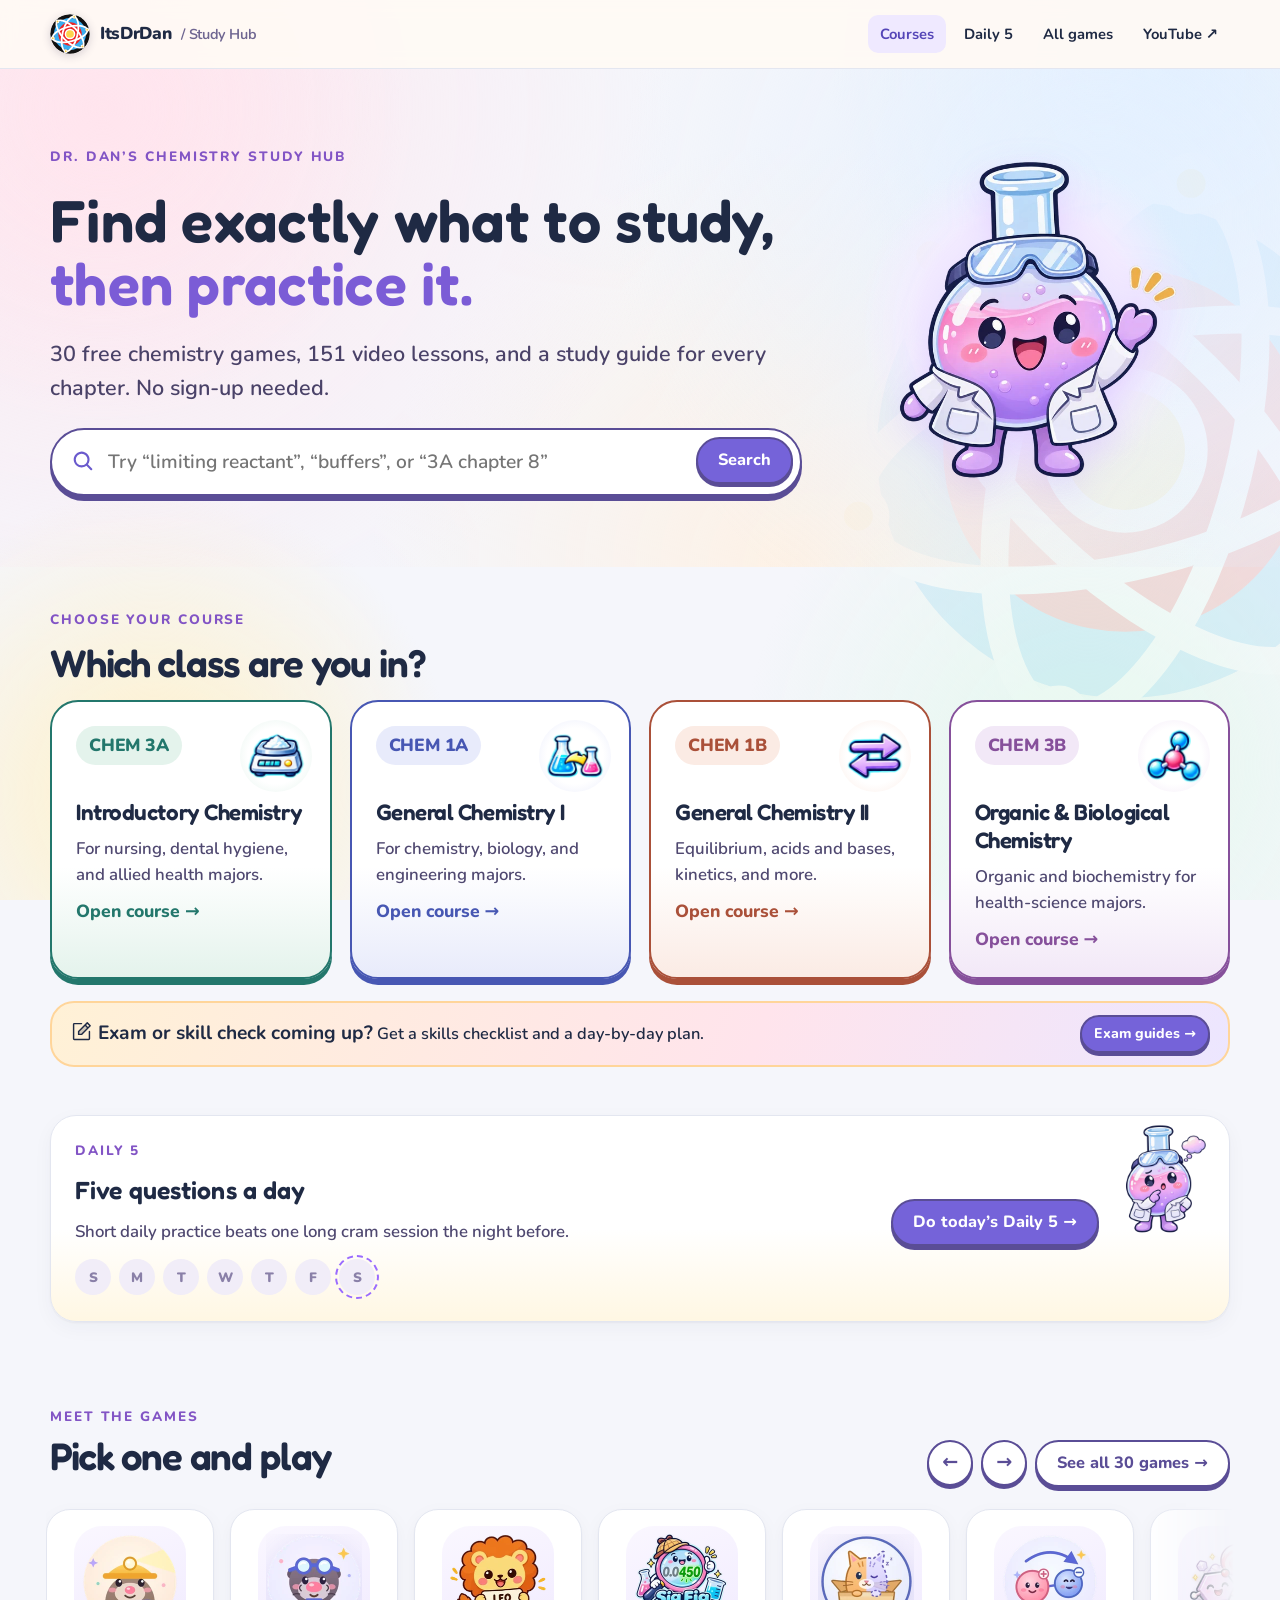
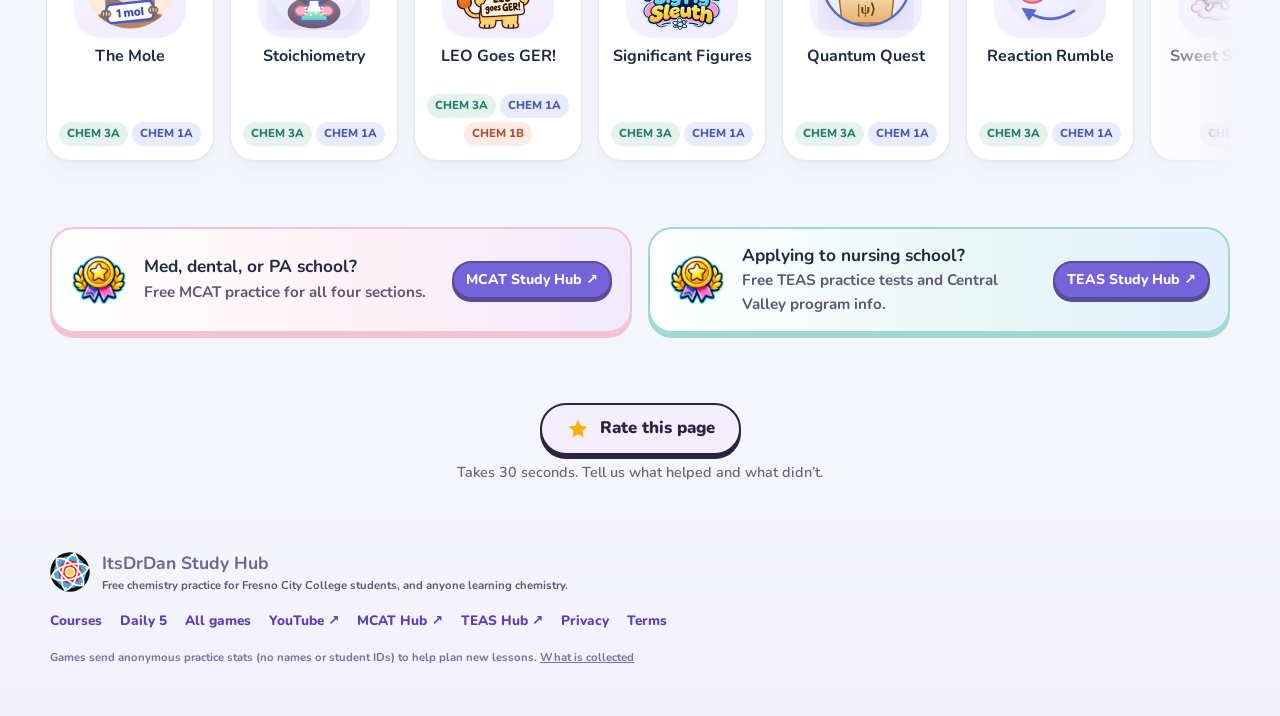
==== commit d839fb5b: "Home page: Daily 5 above the Meet the games shelf; no stray "null" The empty continue row was passed" ====
--- a/index.html
+++ b/index.html
@@ -1039,7 +1039,7 @@
         search,
         last && courseById[last] && !cont ? h('div', {class: 'ctarow'}, h('a', {class: 'btn secondary', href: '#/course/' + last}, `Continue in CHEM ${last} →`)) : null),
       h('div', {class: 'heroatom solo'}, h('span', {class: 'glow', 'aria-hidden': 'true'}), h('img', {class: 'heromascot', src: MASCOT('waving'), alt: 'The Study Hub flask mascot waving hello'})))),
-    cont,
+    cont || '',
     h('section', {class: 'section wrap', id: 'courses'},
       h('div', {class: 'eyebrow'}, 'Choose your course'), h('h2', {}, 'Which class are you in?'),
       h('div', {class: 'courses'}, COURSE_ORDER.map(id => {
@@ -1050,6 +1050,14 @@
           h('span', {class: 'go'}, 'Open course →'));
       })),
       h('a', {class: 'exambanner slim', style: 'margin:22px 0 0', href: '#/exams'}, h('span', {}, h('b', {}, ic('note'), ' Exam or skill check coming up?'), ' Get a skills checklist and a day-by-day plan.'), h('span', {class: 'btn small'}, 'Exam guides →'))),
+    h('section', {class: 'section wrap', style: 'padding-top:6px'},
+      h('div', {class: 'infocard progress solo'},
+        h('img', {class: 'corner mascot', src: MASCOT(s.streak ? 'celebrating' : 'thinking'), alt: '', 'aria-hidden': 'true'}),
+        h('div', {class: 'eyebrow'}, 'Daily 5'),
+        s.streak ? h('h3', {}, `${s.streak}-day streak`, s.best > s.streak ? h('small', {}, ` · best ${s.best}`) : null) : h('h3', {}, 'Five questions a day'),
+        h('p', {}, s.streak ? 'Keep it going: five questions takes about five minutes.' : 'Short daily practice beats one long cram session the night before.'),
+        weekDots(s),
+        h('div', {class: 'cardacts'}, h('a', {class: 'btn', href: '#/daily'}, 'Do today’s Daily 5 →')))),
     h('section', {class: 'section wrap shelfsec'},
       h('div', {class: 'shelfhead'}, h('div', {class: 'shelftitle'}, h('div', {}, h('div', {class: 'eyebrow'}, 'Meet the games'), h('h2', {}, 'Pick one and play'))),
         h('div', {class: 'shelfnav'},
@@ -1063,14 +1071,6 @@
           h('b', {}, g.title.replace(/\s*\(.*\)\s*$/, '')),
           h('span', {class: 'badges'}, cs.slice(0, 3).map(courseBadge)));
       }))),
-    h('section', {class: 'section wrap', style: 'padding-top:6px'},
-      h('div', {class: 'infocard progress solo'},
-        h('img', {class: 'corner mascot', src: MASCOT(s.streak ? 'celebrating' : 'thinking'), alt: '', 'aria-hidden': 'true'}),
-        h('div', {class: 'eyebrow'}, 'Daily 5'),
-        s.streak ? h('h3', {}, `${s.streak}-day streak`, s.best > s.streak ? h('small', {}, ` · best ${s.best}`) : null) : h('h3', {}, 'Five questions a day'),
-        h('p', {}, s.streak ? 'Keep it going: five questions takes about five minutes.' : 'Short daily practice beats one long cram session the night before.'),
-        weekDots(s),
-        h('div', {class: 'cardacts'}, h('a', {class: 'btn', href: '#/daily'}, 'Do today’s Daily 5 →')))),
     h('section', {class: 'section wrap', style: 'padding-top:6px'}, h('div', {class: 'premedrow'},
       h('a', {class: 'premed', href: 'https://itsdrdan.github.io/MCAT/', target: '_blank', rel: 'noopener'},
         h('img', {src: 'https://itsdrdan.github.io/MCAT/assets/icon_hub_180.png', alt: '', onerror: e => { e.target.replaceWith(badgeArt('medal')); }}),
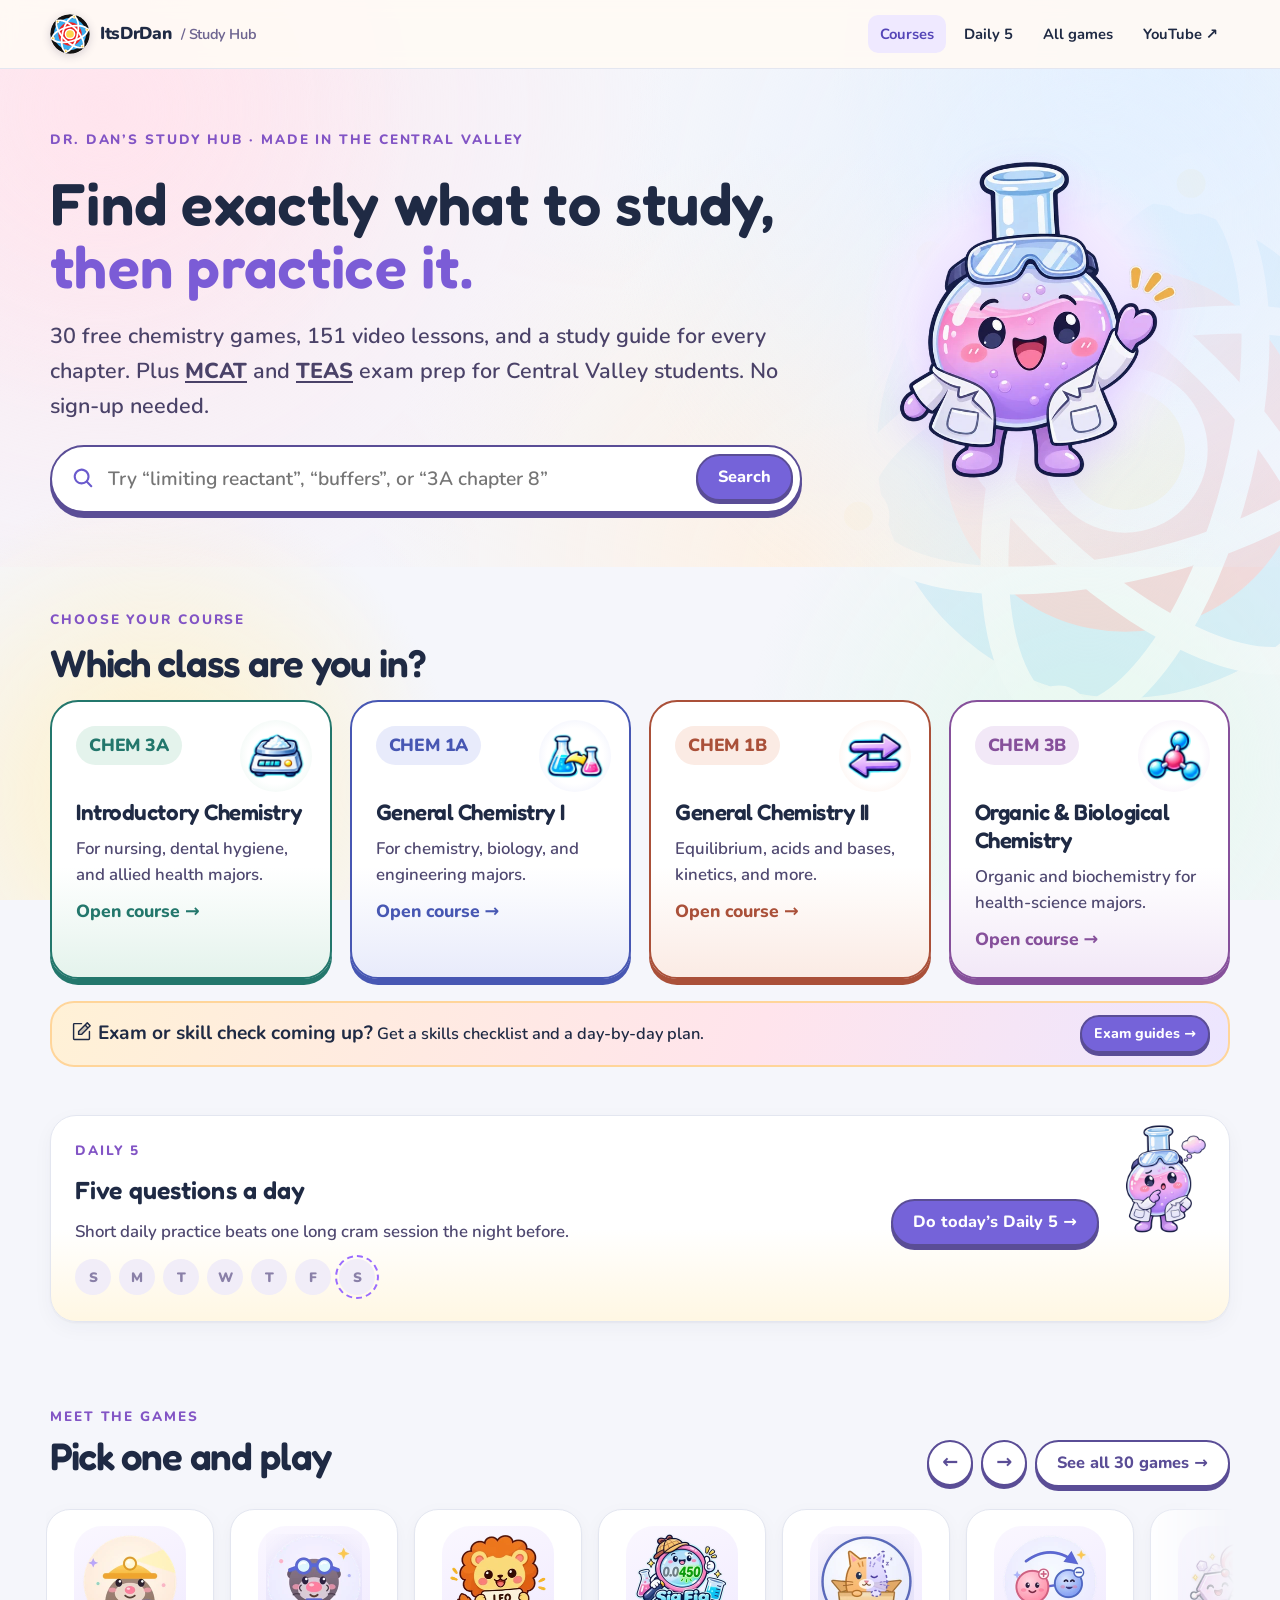
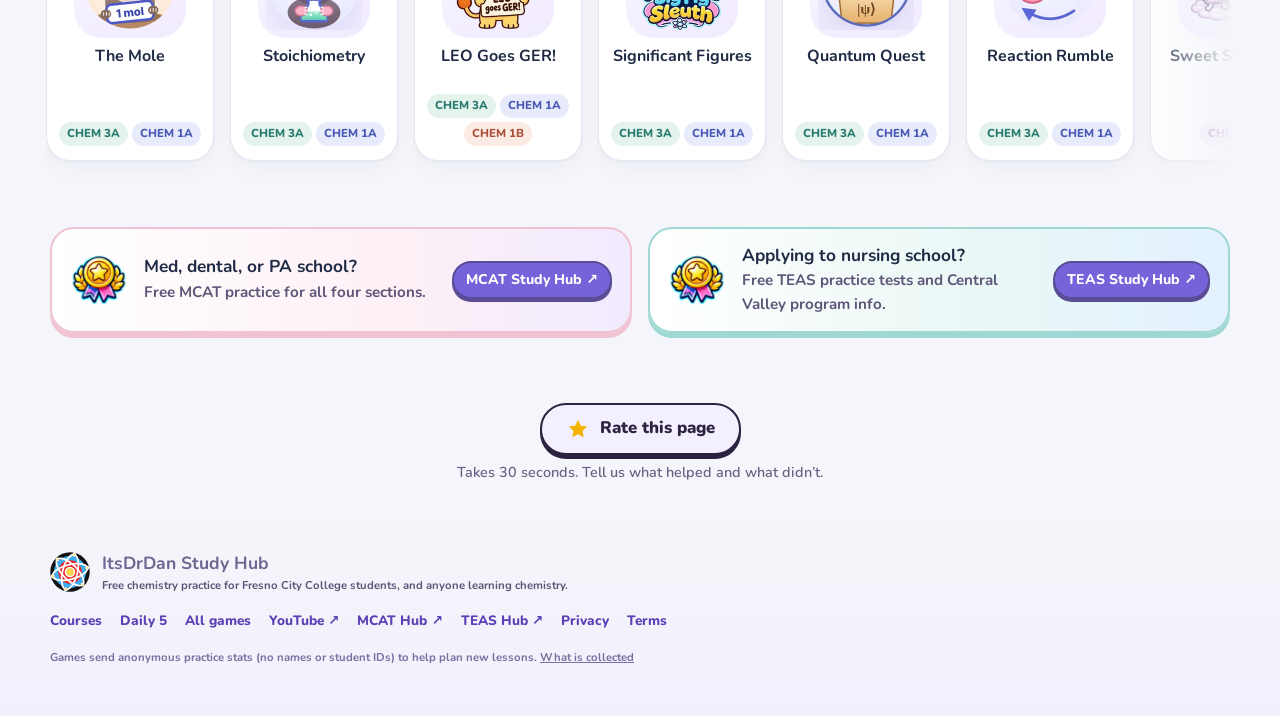
==== commit 24ad0ea1: "Home hero: Central Valley focus and MCAT/TEAS exam prep links Co-Authored-By: Claude Opus 5.5 <norep" ====
--- a/index.html
+++ b/index.html
@@ -259,6 +259,7 @@
 .eyebrow{color:#8254c5;letter-spacing:.14em}
 h1 span{background:linear-gradient(90deg,#ff7a8a,#9a6bff 55%,#36b39a);-webkit-background-clip:text;background-clip:text;color:transparent}
 .hero p.lead{color:#5e5679}
+.hero p.lead a{color:inherit;font-weight:800;text-decoration-thickness:2px;text-underline-offset:3px}
 .btn{background:var(--brand);border-color:var(--edge);box-shadow:0 4px 0 var(--edge);border-radius:999px;padding-inline:20px}
 .btn.secondary{background:#fff;color:var(--edge)} .btn.secondary:hover{background:#f4f0ff}
 .btn:hover{box-shadow:0 6px 0 var(--edge)} .btn:active{box-shadow:0 1px 0 var(--edge)}
@@ -1033,9 +1034,11 @@
   app.replaceChildren(
     h('section', {class: 'hero hero2'}, h('div', {class: 'wrap hero-inner'},
       h('div', {class: 'herocopy'},
-        h('div', {class: 'eyebrow'}, 'Dr. Dan’s chemistry study hub'),
+        h('div', {class: 'eyebrow'}, 'Dr. Dan’s study hub · Made in the Central Valley'),
         h('h1', {html: 'Find exactly what to study, <span>then practice it.</span>'}),
-        h('p', {class: 'lead'}, `${all.length} free chemistry games, ${nVideos} video lessons, and a study guide for every chapter. No sign-up needed.`),
+        h('p', {class: 'lead'}, `${all.length} free chemistry games, ${nVideos} video lessons, and a study guide for every chapter. Plus `,
+          h('a', {href: 'https://itsdrdan.github.io/MCAT/', target: '_blank', rel: 'noopener'}, 'MCAT'), ' and ', h('a', {href: 'https://itsdrdan.github.io/teas/', target: '_blank', rel: 'noopener'}, 'TEAS'),
+          ' exam prep for Central Valley students. No sign-up needed.'),
         search,
         last && courseById[last] && !cont ? h('div', {class: 'ctarow'}, h('a', {class: 'btn secondary', href: '#/course/' + last}, `Continue in CHEM ${last} →`)) : null),
       h('div', {class: 'heroatom solo'}, h('span', {class: 'glow', 'aria-hidden': 'true'}), h('img', {class: 'heromascot', src: MASCOT('waving'), alt: 'The Study Hub flask mascot waving hello'})))),
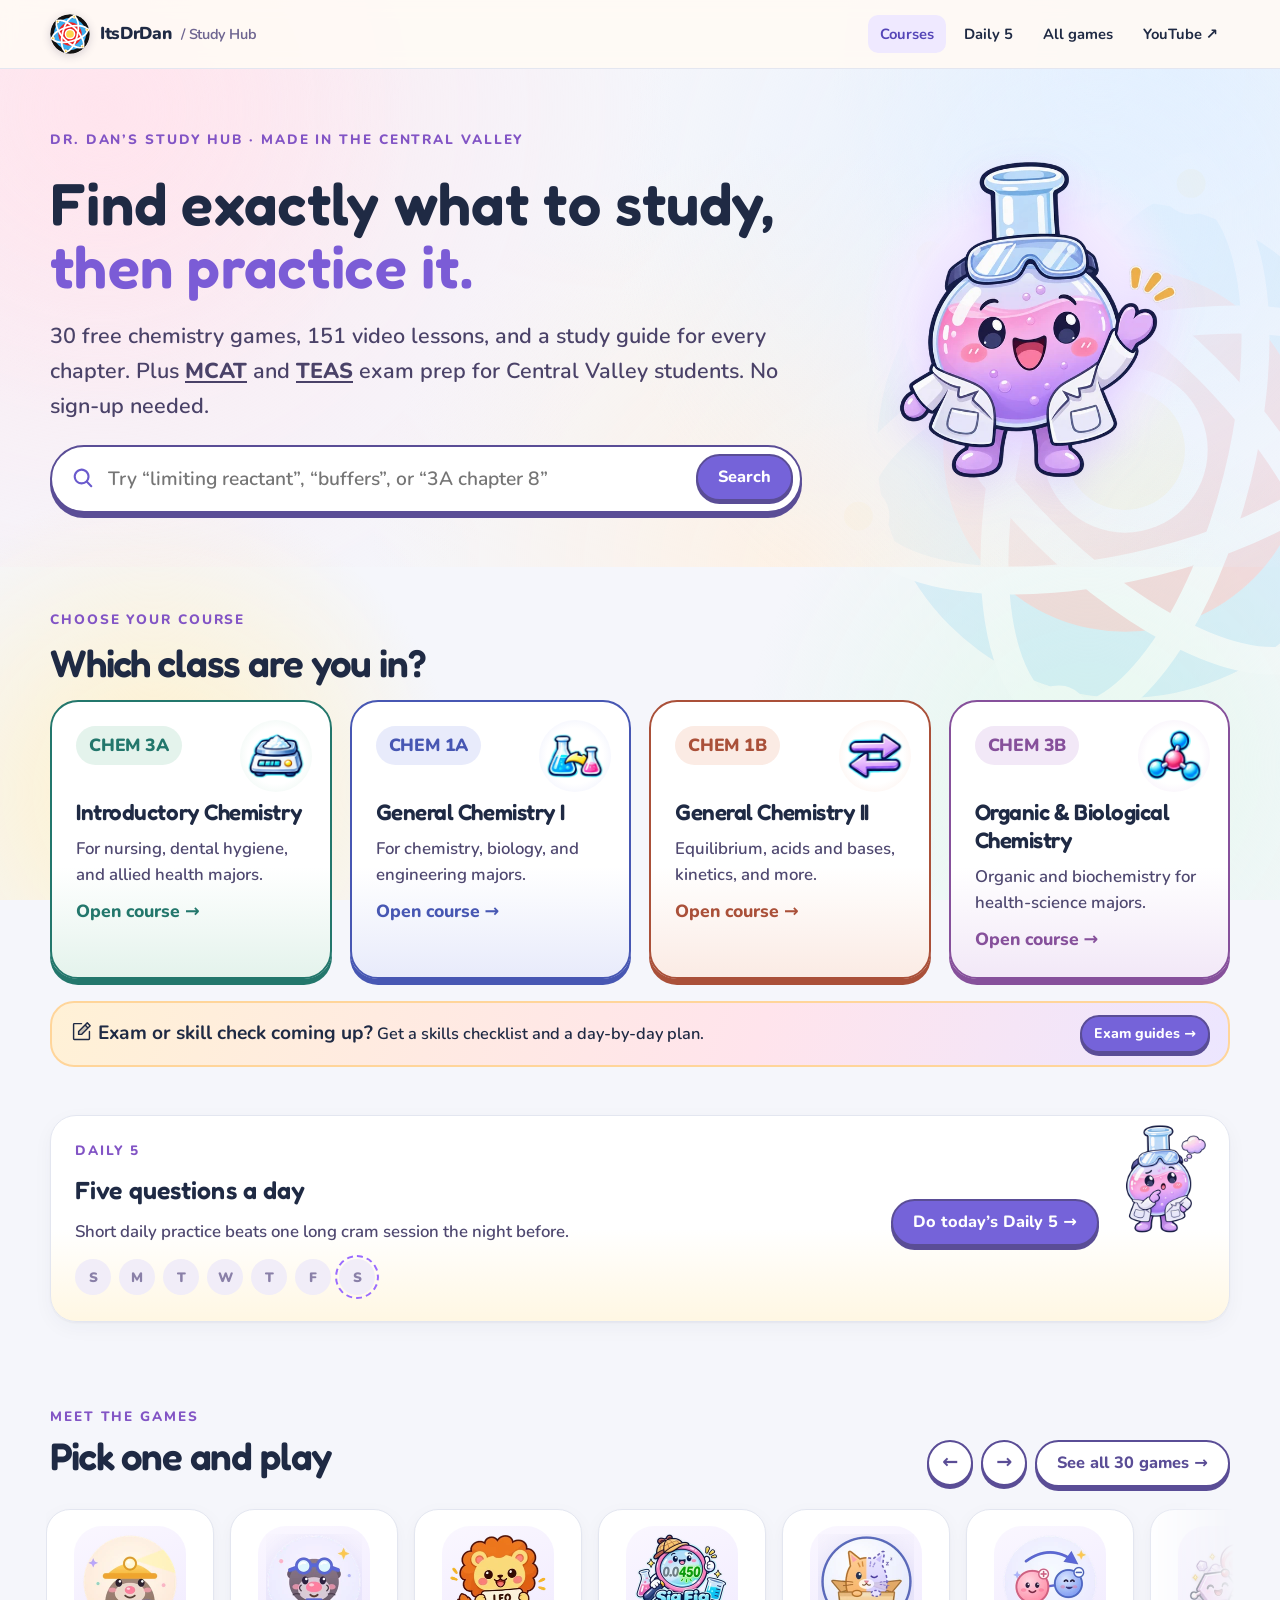
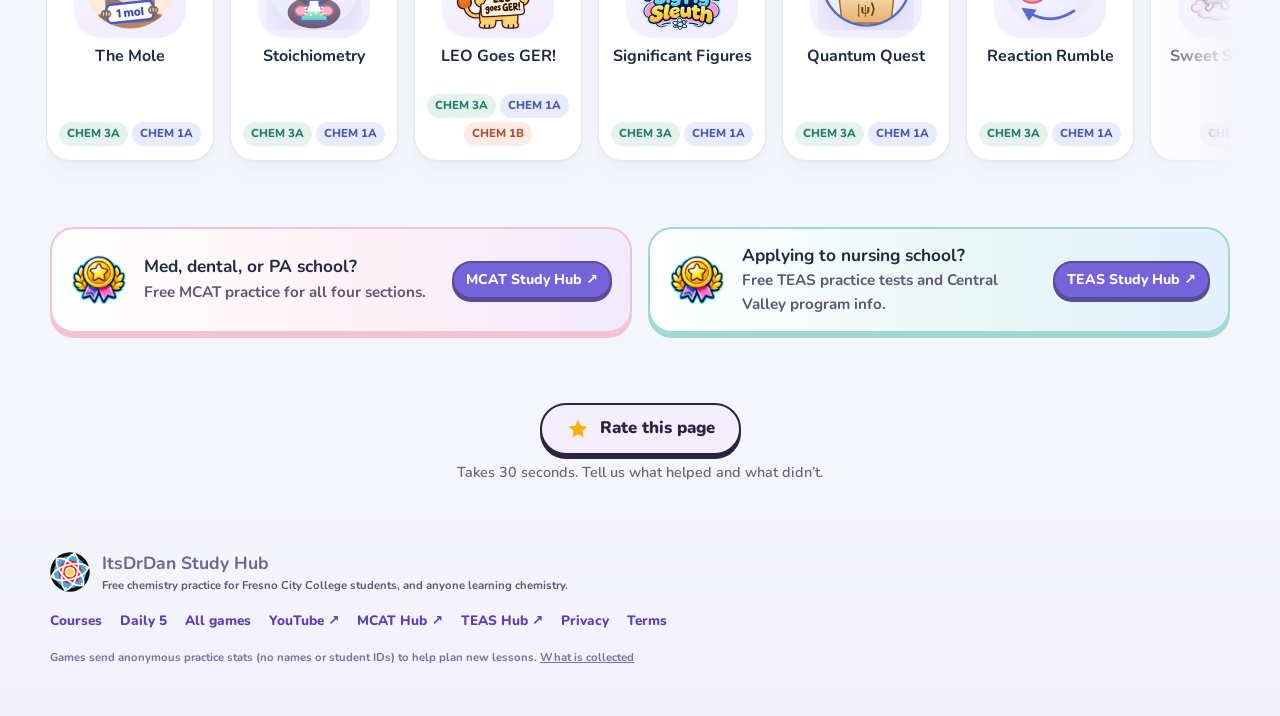
==== commit 0032476c: "Study Hub: clear "Back to …" button on every page Every page but home gets a back button that names " ====
--- a/index.html
+++ b/index.html
@@ -737,6 +737,16 @@
 .recent .ri img{width:100%;height:100%;object-fit:contain}
 .recent small{display:block;color:#5e5679;font-weight:800;font-size:.8rem;letter-spacing:.04em;text-transform:uppercase}.recent b{display:block;line-height:1.25}
 .missed{margin:14px 0 0;color:#4d4470}.missed a{font-weight:800}
+/* back bar: one clear "Back to …" button plus the trail, on every page but home */
+.backbar{display:flex;align-items:center;gap:10px 14px;flex-wrap:wrap;margin:0}
+.backwrap{padding:16px 0 0}
+.backbtn{display:inline-flex;align-items:center;gap:6px;min-height:44px;padding:8px 16px;border-radius:999px;border:2px solid var(--edge);box-shadow:0 3px 0 var(--edge);background:#fff;color:var(--edge);font:inherit;font-weight:800;font-size:.98rem;cursor:pointer;text-decoration:none;max-width:100%;transition:transform .14s,box-shadow .14s,background .14s}
+.backbtn:hover{background:#f4f0ff;transform:translateY(-1px);box-shadow:0 4px 0 var(--edge)}
+.backbtn:active{transform:translateY(2px);box-shadow:0 1px 0 var(--edge)}
+.backbtn span{overflow:hidden;text-overflow:ellipsis;white-space:nowrap}
+.backbar .crumbs{font-size:.95rem;color:#4d4470;align-items:center}
+.backbar .crumbs a{color:#4d4470;font-weight:700}
+.backbar .crumbs [aria-current=page]{color:var(--ink);font-weight:800}
 .needs{display:flex;align-items:center;gap:8px;flex-wrap:wrap;margin:12px 0 0}.needsnote{color:var(--muted);font-size:.92rem}
 </style>
 </head>
@@ -935,7 +945,7 @@
   // if the picture can't load, fall back to the drawn icon instead of a broken image
   return h('span', {class: cls + ' haslogo', 'aria-hidden': 'true'}, h('img', {src: g.logo, alt: '', loading: 'lazy', onerror: e => { const box = e.target.parentNode; if (box) { box.classList.remove('haslogo'); box.replaceChildren(ic(g.icon)); } }}));
 }
-function gameCard(g, courseCtx, showCh) {
+function gameCard(g, courseCtx, showCh, chId) {
   const cs = g.courses?.length ? g.courses : coursesOf(g.course);
   const chs = showCh && courseCtx ? chaptersUsing('game', g.id).filter(x => x.c.id === courseCtx) : [];
   return h('article', {class: 'game'},
@@ -944,7 +954,7 @@
     chs.length ? h('div', {class: 'chtags'}, chs.map(({c, ch}) => h('a', {class: 'chtag', href: `#/course/${c.id}/${ch.id}`, 'data-course': c.id, title: `${ch.label}: ${ch.title}`}, [ic(ch.icon, '', hue(ch)), chs.length === 1 ? ` ${ch.label}: ${ch.title}` : ` ${ch.label}`]))) : null,
     h('p', {}, g.blurb || g.description || ''),
     h('div', {class: 'actions'},
-      h('a', {class: 'play', href: '#/play/' + encodeURIComponent(g.id) + (courseCtx ? '?from=' + courseCtx : '')}, 'Play')));
+      h('a', {class: 'play', href: '#/play/' + encodeURIComponent(g.id) + (courseCtx ? '?from=' + courseCtx + (chId ? '&ch=' + encodeURIComponent(chId) : '') : '')}, 'Play')));
 }
 function videoCard(v, bare) {
   const card = h('button', {class: 'video', type: 'button', onclick: () => openVideo(v.id, 0)},
@@ -1210,7 +1220,7 @@
       h('div', {class: 'concepts'}, ch.concepts.map(con => h('a', {class: 'chip', href: '#/search?q=' + encodeURIComponent(con) + '&course=' + c.id, title: 'Find everything on ' + con}, con))),
       h('p', {style: 'margin:14px 0 0'}, h('a', {class: 'btn small secondary', href: `#/check/${c.id}/custom?ch=${ch.id}`}, ic('list'), ' Turn these into a checklist →'))),
     h('div', {class: 'panel', id: 'sec-practice'}, h('h3', {}, ic('game'), ' Practice', h('span', {class: 'count'}, gs.length ? gs.length + (gs.length === 1 ? ' game' : ' games') : '')),
-      gs.length ? h('div', {class: 'grid'}, gs.map(g => gameCard(g, c.id))) : h('p', {class: 'empty-note'}, 'No game for this one yet. Use the reading and videos, and check back: new games are added often.')),
+      gs.length ? h('div', {class: 'grid'}, gs.map(g => gameCard(g, c.id, false, ch.id))) : h('p', {class: 'empty-note'}, 'No game for this one yet. Use the reading and videos, and check back: new games are added often.')),
     h('div', {class: 'panel', id: 'sec-watch'}, h('h3', {}, ic('video'), ' Watch', h('span', {class: 'count'}, vs.length ? vs.length + ' lessons' : '')),
       vs.length ? theater(vs) : null,
       ch.playlists.length ? h('div', {class: 'playlists'}, ch.playlists.map(p => h('a', {class: 'btn small secondary', href: plUrl(p), target: '_blank', rel: 'noopener'}, ic('video'), ' ' + (playlistTitles[p] || 'Playlist') + ' ↗'))) : null,
@@ -1267,7 +1277,6 @@
   const box = h('section', {class: 'player'},
     h('div', {class: 'player-bar'}, h('div', {}, h('div', {class: 'eyebrow'}, 'Now practicing'), h('h2', {class: 'playtitle'}, g.logo ? h('img', {src: g.logo, alt: ''}) : (g.icon ? g.icon + ' ' : ''), g.title)),
       h('div', {class: 'btns'},
-        h('a', {class: 'btn secondary small', href: from && courseById[from] ? '#/course/' + from : '#/games'}, '← Back'),
         h('a', {class: 'btn secondary small', href: g.url, target: '_blank', rel: 'noopener'}, 'Open separately ↗'),
         h('button', {class: 'btn small', type: 'button', onclick: async e => { try { if (document.fullscreenElement) await document.exitFullscreen(); else await box.requestFullscreen(); } catch { e.currentTarget.textContent = 'Use “Open separately”'; } }}, ic('fullscreen'), ' Full screen'))),
     frame);
@@ -1445,7 +1454,7 @@
 function classMode() { return CLASS_ON; }
 function classOff() {
   CLASS_ON = false; try { localStorage.removeItem(CLASS_KEY); } catch {}
-  const u = new URL(location.href); if (u.searchParams.has('class')) { u.searchParams.delete('class'); history.replaceState(null, '', u); }
+  const u = new URL(location.href); if (u.searchParams.has('class')) { u.searchParams.delete('class'); history.replaceState(history.state, '', u); }
   route();
 }
 function classNote() { return h('p', {class: 'classnote'}, 'Showing Dr. Dan’s class info. ', h('a', {href: '#', onclick: e => { e.preventDefault(); classOff(); }}, 'Not in Dr. Dan’s class? Hide it')); }
@@ -1660,9 +1669,90 @@
 }
 function viewNotFound(msg) { setTitle('Not found'); app.replaceChildren(h('section', {class: 'section wrap'}, h('h2', {}, 'Hmm, that page isn’t here.'), h('p', {class: 'sub'}, msg || 'Try the course list or search.'), h('a', {class: 'btn', href: '#/'}, 'Go to courses'))); }
 
+/* ---------- back navigation ----------
+   The hub keeps its own list of the pages visited in this tab, so "Back to …" can name the page you came
+   from (a chapter, search results, All games) and return to the same spot on it. Opened from a link with
+   no earlier page here, it goes up one level instead (game → its chapter or All games, chapter → course → Courses). */
+const NAV_KEY = 'hub-nav';
+let navStack = [], navCur = {i: -1, s: 0};
+try { const saved = JSON.parse(sessionStorage.getItem(NAV_KEY) || 'null'); if (saved && Array.isArray(saved.stack)) { navStack = saved.stack; navCur = saved.cur || navCur; } } catch {}
+function navKey(hash) { const [path] = (hash.replace(/^#/, '') || '/').split('?'); const p = path.split('/').filter(Boolean); return ['daily', 'search', 'games'].includes(p[0]) ? p.slice(0, p[0] === 'daily' ? 2 : 1).join('/') : (hash.replace(/^#/, '') || '/'); }
+/* Each history entry is tagged with its place in navStack (navI) and, for repeat visits to the same page such as
+   Daily 5 "Five more" or a new search, how many steps deep it is (navSub). So the button always matches the real history. */
+function navNote() {
+  const hash = location.hash || '#/', key = navKey(hash), st = history.state || {};
+  const old = navStack[navCur.i];
+  let i, s;
+  if (typeof st.navI === 'number' && navStack[st.navI]) { i = st.navI; s = st.navSub || 0; }   // browser back/forward, or our own back button
+  else {
+    if (old && old.k === key) { i = navCur.i; s = navCur.s + 1; }
+    else { i = navCur.i + 1; s = 0; navStack.length = Math.max(0, i); }
+    try { history.replaceState({...st, navI: i, navSub: s}, '', location.href); } catch {}
+  }
+  if (old && i !== navCur.i) old.y = window.scrollY;   // remember where you were on the page you are leaving
+  const back = i < navCur.i;
+  navStack[i] = {...(navStack[i] || {y: 0}), h: hash, k: key};
+  navCur = {i, s};
+  try { sessionStorage.setItem(NAV_KEY, JSON.stringify({stack: navStack, cur: navCur})); } catch {}
+  return back;
+}
+const shortTitle = t => String(t || '').replace(/\s*\(.*\)\s*$/, '');
+function placeOf(hash) {   // {name, hash} for a hub address, used for the back button and the trail
+  const [path, qs] = (hash.replace(/^#/, '') || '/').split('?');
+  const p = path.split('/').filter(Boolean).map(x => { try { return decodeURIComponent(x); } catch { return x; } });
+  const params = new URLSearchParams(qs || '');
+  const c = courseById[(p[1] || '').toUpperCase()];
+  if (!p.length) return 'Courses';
+  if (['3a', '1a', '1b', '3b'].includes(p[0].toLowerCase())) return placeOf('#/course/' + p.slice(0).join('/'));
+  switch (p[0]) {
+    case 'course': { if (!c) return 'Courses'; const ch = p[2] && c.chapters.find(x => x.id === p[2]); return ch ? `${c.name} ${ch.label}` : c.name; }
+    case 'games': return 'All games';
+    case 'search': return params.get('q') ? 'search results' : 'Search';
+    case 'daily': return 'Daily 5';
+    case 'exams': return c ? `${c.name} exam guides` : 'Exam guides';
+    case 'exam': case 'check': return c ? `${c.name} ${p[0] === 'check' ? 'skill check plan' : 'exam plan'}` : 'Exam guides';
+    case 'play': { const g = games.get(p[1]); return g ? shortTitle(g.title) : 'the game'; }
+  }
+  return 'Courses';
+}
+function parentOf(parts, params) {   // one level up, for pages opened straight from a link
+  const cid = (parts[1] || '').toUpperCase();
+  switch (parts[0]) {
+    case 'play': { const f = params.get('from'), c = courseById[f]; if (!c) return '#/games'; const ch = params.get('ch'); return '#/course/' + f + (ch && c.chapters.some(x => x.id === ch) ? '/' + ch : ''); }
+    case 'course': return parts[2] ? '#/course/' + cid : '#/';
+    case 'exams': return courseById[cid] ? '#/course/' + cid : '#/';
+    case 'exam': case 'check': return courseById[cid] ? '#/exams/' + cid : '#/exams';
+  }
+  if (['3a', '1a', '1b', '3b'].includes(parts[0].toLowerCase())) return parts[1] ? '#/course/' + parts[0].toUpperCase() : '#/';
+  return '#/';
+}
+function backBar(parts, params) {
+  if (document.body.classList.contains('embed')) return;   // single-card embeds (Daily 5 in Canvas) bring their own buttons
+  const prev = navCur.i > 0 ? navStack[navCur.i - 1] : null;
+  const target = prev ? prev.h : parentOf(parts, params);
+  const btn = h('a', {class: 'backbtn', href: target, onclick: e => {
+    if (prev && (history.state || {}).navI === navCur.i) { e.preventDefault(); history.go(-(navCur.s + 1)); }
+  }}, h('span', {'aria-hidden': 'true'}, '←'), h('span', {}, 'Back to ' + placeOf(target)));
+  let crumbs = app.querySelector('.crumbs');
+  if (crumbs) { const spot = document.createComment(''); crumbs.replaceWith(spot); spot.replaceWith(h('div', {class: 'backbar'}, btn, crumbs)); }
+  else {
+    const trail = [h('a', {href: '#/'}, 'Courses')];
+    if (parts[0] === 'play') {
+      const f = params.get('from'), c = courseById[f], ch = c && c.chapters.find(x => x.id === params.get('ch'));
+      if (c) trail.push('›', h('a', {href: '#/course/' + f}, c.name)); else trail.push('›', h('a', {href: '#/games'}, 'All games'));
+      if (ch) trail.push('›', h('a', {href: `#/course/${f}/${ch.id}`}, ch.label));
+    }
+    trail.push('›', h('span', {}, placeOf(location.hash).replace(/^search/, 'Search')));
+    crumbs = h('nav', {class: 'crumbs', 'aria-label': 'Breadcrumb'}, trail);
+    app.prepend(h('div', {class: 'wrap backwrap'}, h('div', {class: 'backbar'}, btn, crumbs)));
+  }
+  const last = [...crumbs.children].pop(); if (last && last.tagName === 'SPAN') last.setAttribute('aria-current', 'page');
+}
+
 /* ---------- router ---------- */
 function go(hash) { if (location.hash === hash) route(); else location.hash = hash; }
 function route() {
+  const isBack = navNote();
   closeVideo();
   if (document.fullscreenElement) document.exitFullscreen().catch(() => {});
   const raw = location.hash.replace(/^#/, '') || '/';
@@ -1683,7 +1773,8 @@
   else if (parts[0] === 'check') viewExam((parts[1] || '').toUpperCase(), parts[2] || '1', params, true);
   else if (['3a', '1a', '1b', '3b'].includes(parts[0].toLowerCase())) viewCourse(parts[0].toUpperCase(), parts[1]);
   else viewNotFound();
-  window.scrollTo(0, 0);
+  if (parts.length) backBar(parts, params);
+  if (isBack) window.scrollTo({top: navStack[navCur.i].y || 0, behavior: 'instant'}); else window.scrollTo(0, 0);
   // In an auto-sized Canvas frame scrollTo does nothing; bring the top of the hub back into view after a click instead (not on first load).
   if (route.ran && document.documentElement.classList.contains('dd-autosize')) (document.querySelector('.crumbs') || app).scrollIntoView({block: 'nearest'});
   route.ran = true;
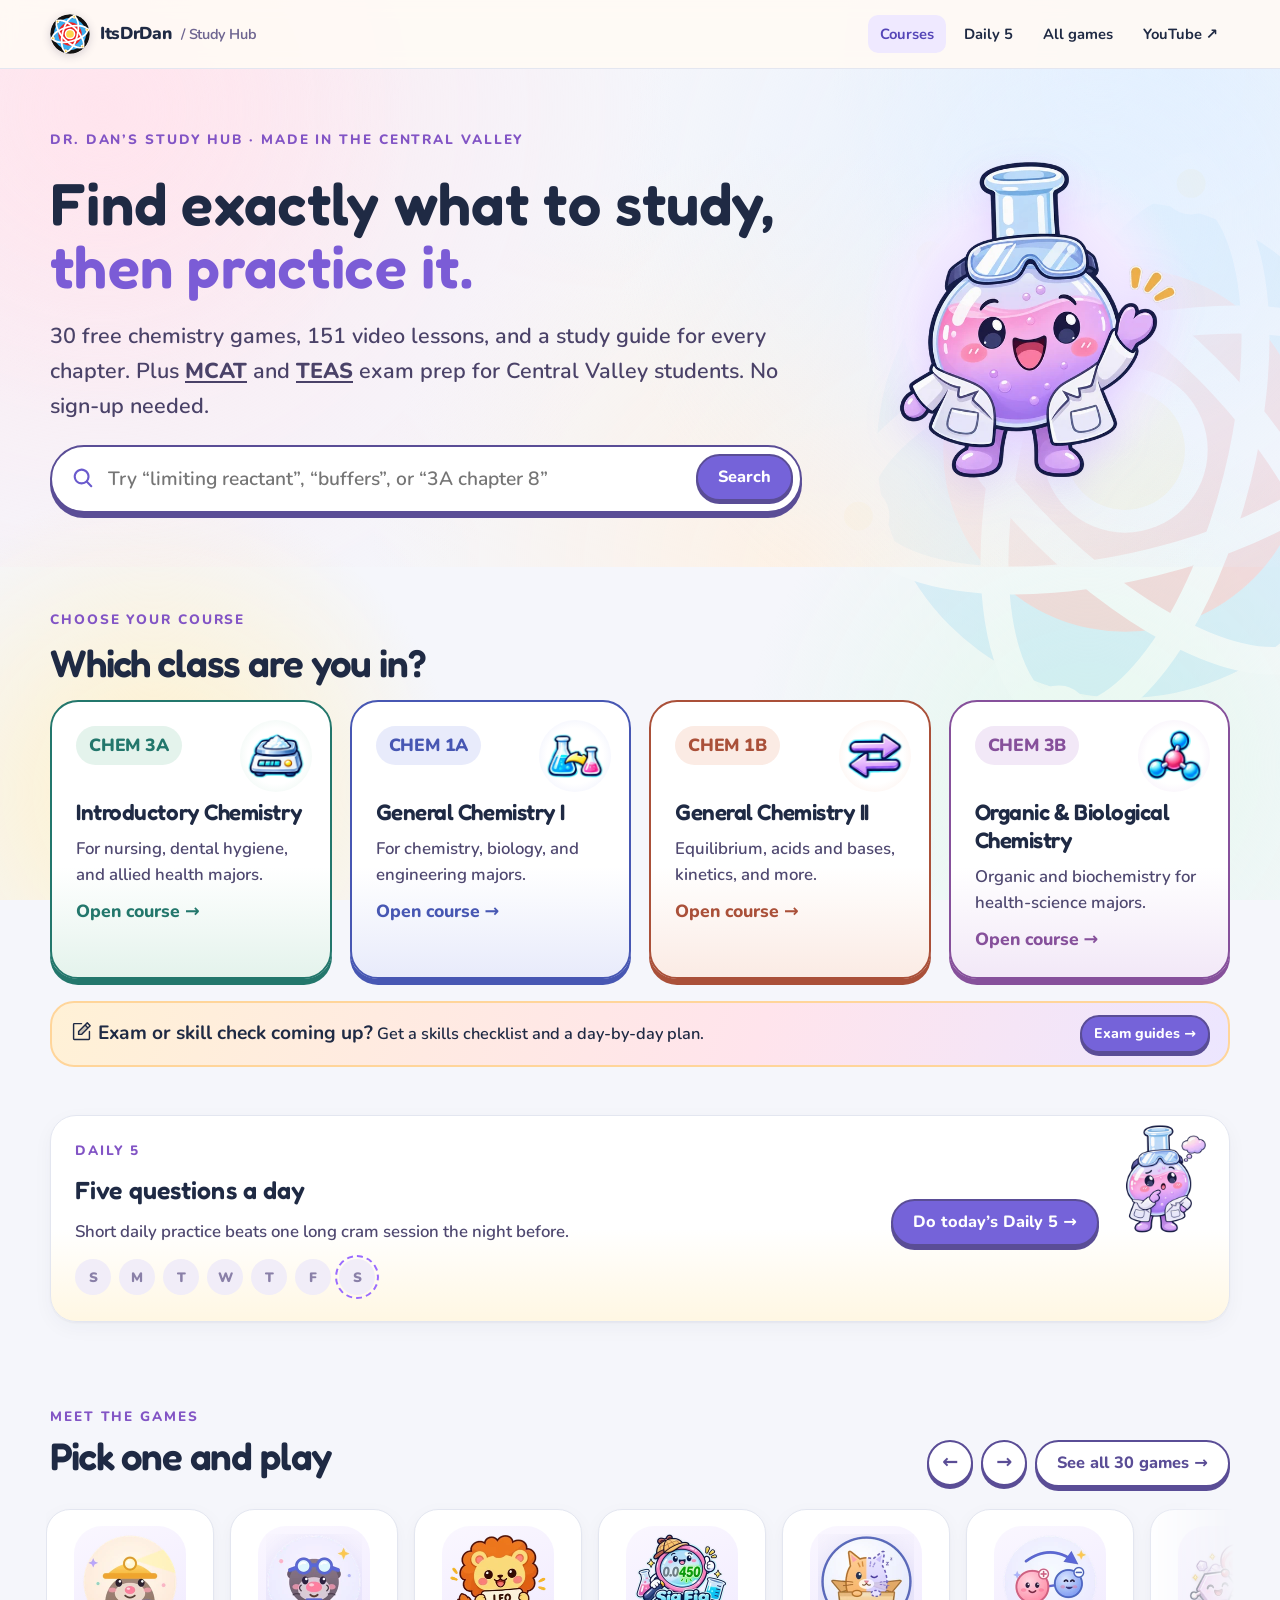
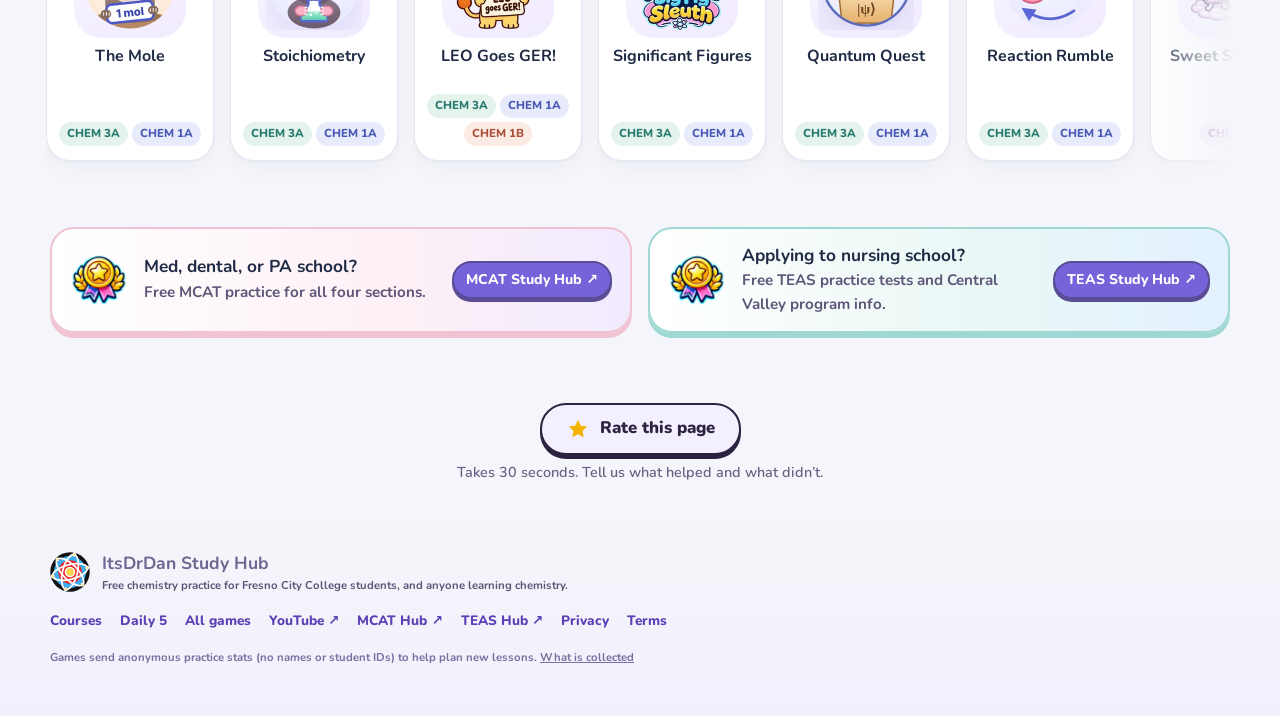
==== commit bd2abdb8: "Study Hub back button: leave a game in one tap Found on the iPhone simulator: a tap inside a game (e" ====
--- a/index.html
+++ b/index.html
@@ -1674,7 +1674,7 @@
    from (a chapter, search results, All games) and return to the same spot on it. Opened from a link with
    no earlier page here, it goes up one level instead (game → its chapter or All games, chapter → course → Courses). */
 const NAV_KEY = 'hub-nav';
-let navStack = [], navCur = {i: -1, s: 0};
+let navStack = [], navCur = {i: -1, s: 0}, navPending = -1;
 try { const saved = JSON.parse(sessionStorage.getItem(NAV_KEY) || 'null'); if (saved && Array.isArray(saved.stack)) { navStack = saved.stack; navCur = saved.cur || navCur; } } catch {}
 function navKey(hash) { const [path] = (hash.replace(/^#/, '') || '/').split('?'); const p = path.split('/').filter(Boolean); return ['daily', 'search', 'games'].includes(p[0]) ? p.slice(0, p[0] === 'daily' ? 2 : 1).join('/') : (hash.replace(/^#/, '') || '/'); }
 /* Each history entry is tagged with its place in navStack (navI) and, for repeat visits to the same page such as
@@ -1683,12 +1683,15 @@
   const hash = location.hash || '#/', key = navKey(hash), st = history.state || {};
   const old = navStack[navCur.i];
   let i, s;
+  let detached = false;
   if (typeof st.navI === 'number' && navStack[st.navI]) { i = st.navI; s = st.navSub || 0; }   // browser back/forward, or our own back button
   else {
-    if (old && old.k === key) { i = navCur.i; s = navCur.s + 1; }
+    if (navPending >= 0 && navStack[navPending] && navStack[navPending].h === hash) { i = navPending; s = 0; detached = true; }   // our back button, done as a plain link
+    else if (old && old.k === key) { i = navCur.i; s = navCur.s + 1; }
     else { i = navCur.i + 1; s = 0; navStack.length = Math.max(0, i); }
-    try { history.replaceState({...st, navI: i, navSub: s}, '', location.href); } catch {}
+    try { history.replaceState({...st, navI: i, navSub: s, navDetached: detached}, '', location.href); } catch {}
   }
+  navPending = -1;
   if (old && i !== navCur.i) old.y = window.scrollY;   // remember where you were on the page you are leaving
   const back = i < navCur.i;
   navStack[i] = {...(navStack[i] || {y: 0}), h: hash, k: key};
@@ -1713,7 +1716,7 @@
     case 'exam': case 'check': return c ? `${c.name} ${p[0] === 'check' ? 'skill check plan' : 'exam plan'}` : 'Exam guides';
     case 'play': { const g = games.get(p[1]); return g ? shortTitle(g.title) : 'the game'; }
   }
-  return 'Courses';
+  return 'Page not found';
 }
 function parentOf(parts, params) {   // one level up, for pages opened straight from a link
   const cid = (parts[1] || '').toUpperCase();
@@ -1728,10 +1731,19 @@
 }
 function backBar(parts, params) {
   if (document.body.classList.contains('embed')) return;   // single-card embeds (Daily 5 in Canvas) bring their own buttons
-  const prev = navCur.i > 0 ? navStack[navCur.i - 1] : null;
+  let prev = navCur.i > 0 ? navStack[navCur.i - 1] : null;
+  if (prev && placeOf(prev.h) === 'Page not found') prev = null;   // never send people back to a broken link
   const target = prev ? prev.h : parentOf(parts, params);
   const btn = h('a', {class: 'backbtn', href: target, onclick: e => {
-    if (prev && (history.state || {}).navI === navCur.i) { e.preventDefault(); history.go(-(navCur.s + 1)); }
+    if (!prev) return;   // no earlier page here: the link goes up one level
+    e.preventDefault();
+    const st = history.state || {}, here = location.hash, from = navCur.i;
+    const asLink = () => { navPending = from - 1; if (location.hash === target) route(); else location.hash = target; };
+    // A game in the frame can add its own history steps (tabs, modes), so on a game page "back" would undo those first.
+    // There, and after an earlier link-style back, go straight to the page instead of through the browser history.
+    if (parts[0] === 'play' || st.navI !== from || st.navDetached) return asLink();
+    history.go(-(navCur.s + 1));
+    setTimeout(() => { if (location.hash === here && navCur.i === from) asLink(); }, 450);   // history didn't move us (an embedded frame took the step)
   }}, h('span', {'aria-hidden': 'true'}, '←'), h('span', {}, 'Back to ' + placeOf(target)));
   let crumbs = app.querySelector('.crumbs');
   if (crumbs) { const spot = document.createComment(''); crumbs.replaceWith(spot); spot.replaceWith(h('div', {class: 'backbar'}, btn, crumbs)); }
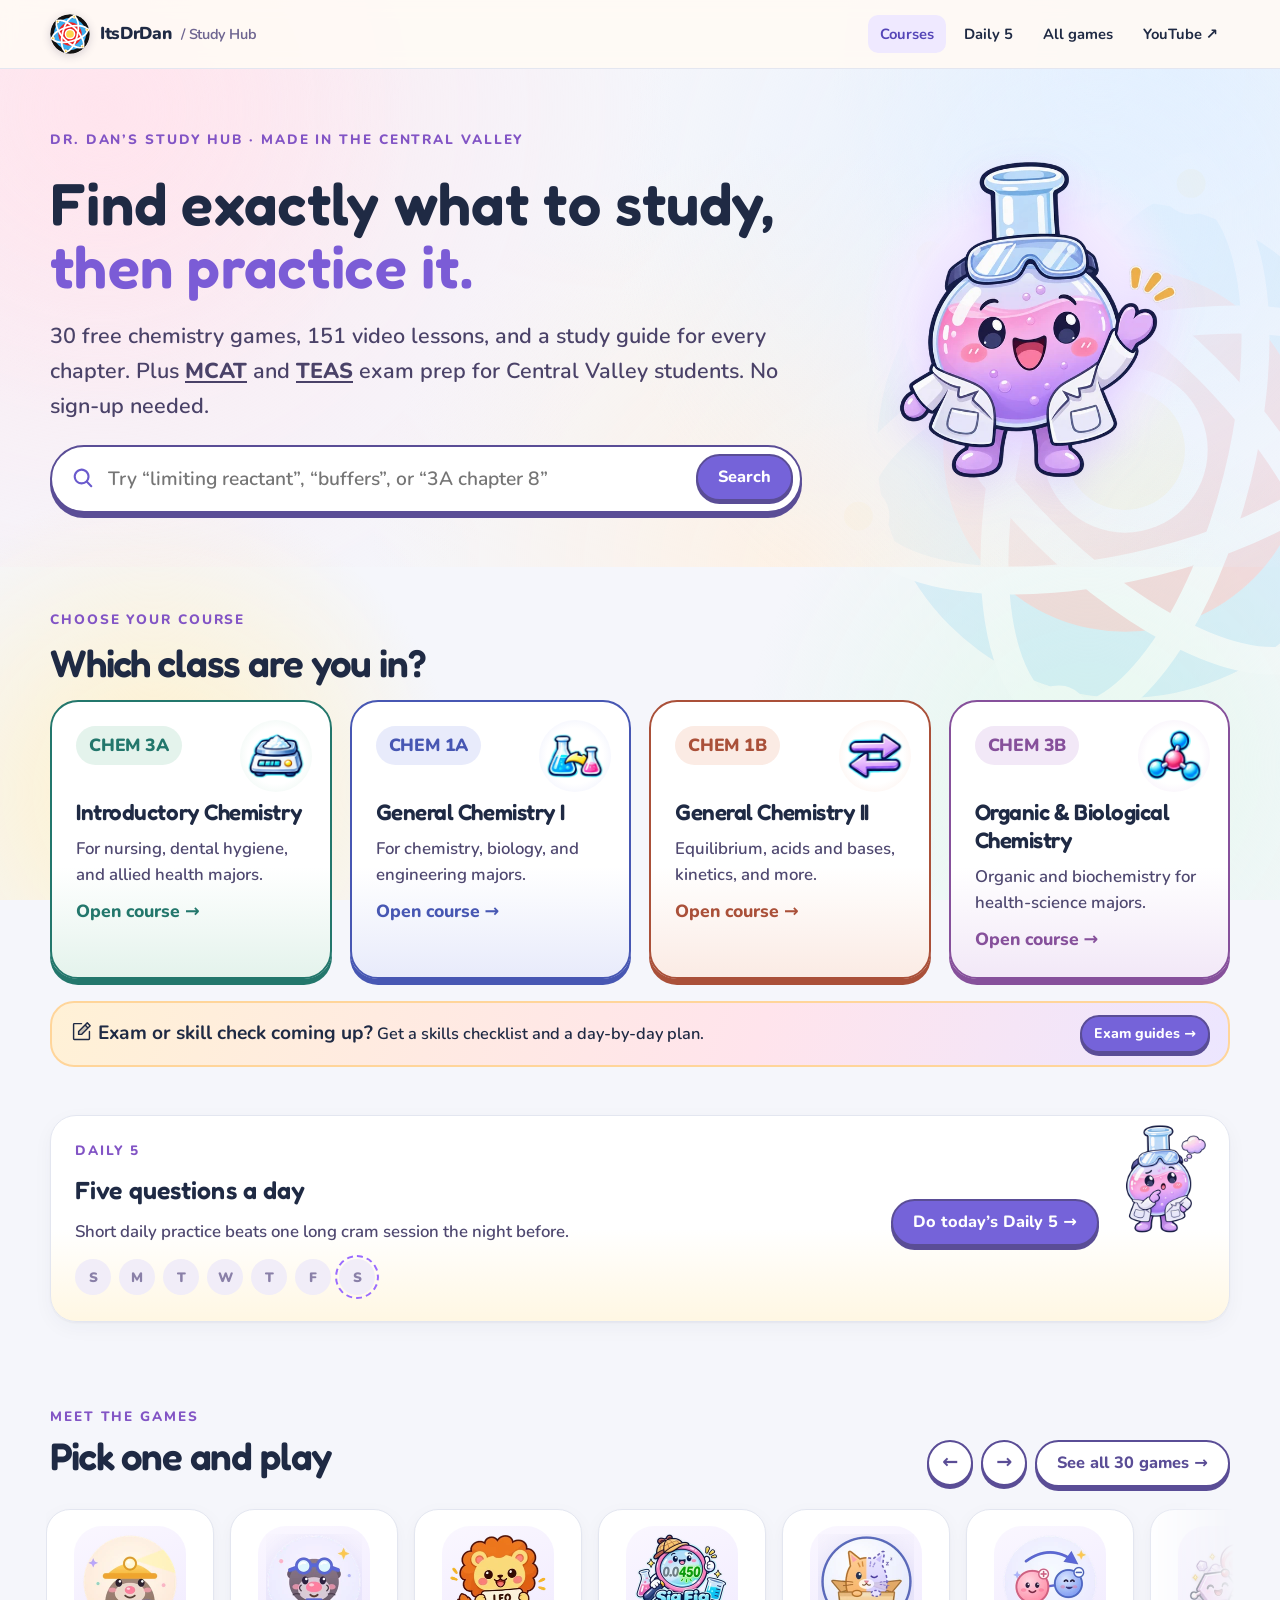
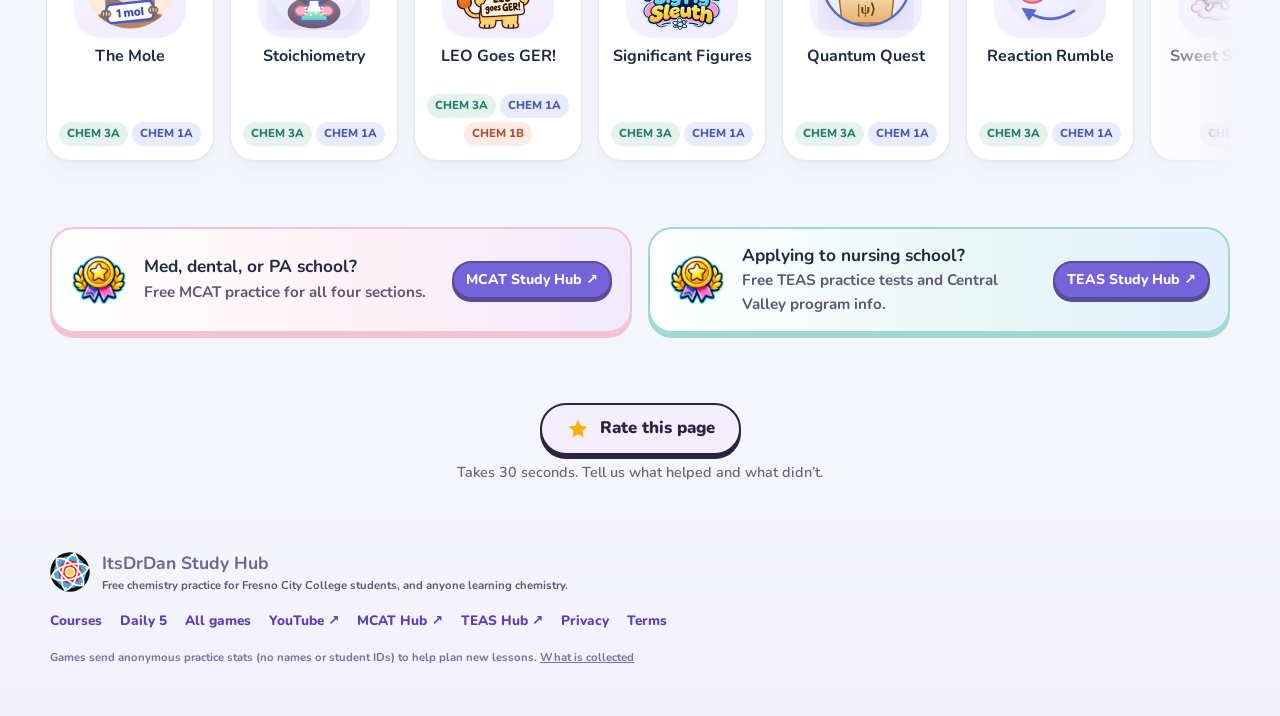
==== commit 33623d5d: "CHEM 3B page split into Organic and Biochemistry; Daily 5 back goes to the course - CHEM 3B course p" ====
--- a/index.html
+++ b/index.html
@@ -517,6 +517,13 @@
 /* ---- Daily 5 ---- */
 .dailycard{--c:var(--brand);display:flex;align-items:center;gap:14px;background:linear-gradient(110deg,#fff5f8,#fff 55%,#f1fbf6);border:2px solid #f0c4d3;border-radius:24px;padding:14px 18px;text-decoration:none;color:inherit;margin:0 0 22px;box-shadow:0 5px 0 #f0c4d3;transition:transform .14s}
 .dailycard:hover{transform:translateY(-2px)}
+.half{border-radius:26px;padding:18px 18px 20px;margin:0 0 26px;border:2px solid var(--hl);background:linear-gradient(180deg,var(--hb),#fff 160px)}
+.half.org{--hl:#9fd9c3;--hb:#d9f4ea;--hc:#227861}.half.bio{--hl:#f5b9a6;--hb:#ffe5dc;--hc:#b73e27}
+.half-head{display:flex;flex-wrap:wrap;align-items:baseline;gap:4px 12px;margin:0 2px 12px}
+.half-head h2{font-size:clamp(1.5rem,3vw,1.9rem);color:var(--hc);margin:0}
+.half-head .half-n{font-weight:900;color:#fff;background:var(--hc);border-radius:999px;padding:3px 12px;font-size:.88rem}
+.half-head p{flex-basis:100%;margin:0;color:#4f4870;font-size:1.02rem}
+.dailycard.part{margin:0 0 16px;box-shadow:0 4px 0 var(--hl);border-color:var(--hl);background:#fff}
 .dailycard .dc-txt{flex:1;min-width:0}.dailycard b{display:block;font-size:1.08rem}.dailycard small{display:block;color:var(--muted);font-size:.9rem;margin-top:2px}
 .dailycard .daily-ico svg,.daily-title .daily-ico svg{width:40px;height:40px;flex:none}
 .daily{padding-bottom:40px}
@@ -1118,19 +1125,38 @@
   app.replaceChildren(head, h('div', {class: 'wrap layout' + (ch ? '' : ' solo'), 'data-course': cid}, ch ? toc : null, main));
 }
 
+/* CHEM 3B splits in two: organic first, then biochemistry (same halves as 3b.html) */
+const COURSE_HALVES = {'3B': [
+  {label: 'Organic', title: 'Organic chemistry', note: 'Structures, functional groups, naming, and reactions.', ch: ['1', '2', '3', '4', '5', '6', '7', '8'], cls: 'org'},
+  {label: 'Biochemistry', title: 'Biochemistry', note: 'Carbohydrates, lipids, proteins, enzymes, DNA, and metabolism.', ch: ['9', '10', '11', '12', '13', '14', '15', '16', '17'], cls: 'bio'}]};
 function courseOverview(c) {
   const allGames = [...new Set(c.chapters.flatMap(ch => ch.games))].map(id => games.get(id)).filter(Boolean);
   // add discovered games tagged with this course that no chapter lists yet
   for (const g of games.values()) if (!allGames.includes(g) && (g.courses || []).includes(c.id)) allGames.push(g);
+  const card = ch => h('a', {class: 'ch-card', href: `#/course/${c.id}/${ch.id}`},
+    h('span', {class: 'chicon', 'aria-hidden': 'true', style: hue(ch)}, ic(ch.icon)), h('span', {class: 'n'}, ch.label), h('b', {}, ch.title), ch.keys ? h('span', {class: 'keys'}, ch.keys) : null,
+    h('span', {class: 'meta'}, ch.games.length ? h('span', {}, ic('game'), ` ${ch.games.length} game${ch.games.length > 1 ? 's' : ''}`) : null, ch.videos.length ? h('span', {}, ic('video'), ` ${ch.videos.length} video${ch.videos.length > 1 ? 's' : ''}`) : ch.playlists.length ? h('span', {}, ic('video'), ' playlist') : null, ch.read ? h('span', {}, ic('book'), ' reading') : null));
+  const halves = (COURSE_HALVES[c.id] || []).map(x => ({...x, chs: x.ch.map(id => c.chapters.find(ch => ch.id === id)).filter(Boolean)})).filter(x => x.chs.length);
+  const exam = h('a', {class: 'exambanner slim', href: '#/exams/' + c.id}, h('span', {}, h('b', {}, ic('note'), ' Exam or skill check coming up?'), ' Get a checklist and a study plan.'), h('span', {class: 'btn small'}, 'Exam guides →'));
+  const gamesLink = c.id === '3B'
+    ? h('a', {class: 'btn secondary', href: './3b.html' + (classMode() ? '?class=drdan' : '')}, ic('game'), ` See all ${allGames.length} ${c.name} games →`)
+    : h('a', {class: 'btn secondary', href: '#/games?course=' + c.id}, ic('game'), ` See all ${allGames.length} ${c.name} games →`);
+  const span = x => 'Units ' + x.chs[0].label.replace(/^\D+/, '') + '\u2060–\u2060' + x.chs[x.chs.length - 1].label.replace(/^\D+/, '');
+  if (halves.length) return h('div', {},
+    weekCard(c.id),
+    exam,
+    halves.map(x => h('section', {class: 'half ' + x.cls, 'aria-labelledby': 'half-' + x.cls},
+      h('div', {class: 'half-head'}, h('h2', {id: 'half-' + x.cls}, x.title), h('span', {class: 'half-n'}, span(x)), h('p', {}, x.note)),
+      dailyCard(c.id, {ch: x.ch, label: x.label, blurb: `Five quick questions from ${span(x)}.`}),
+      h('div', {class: 'chapters-overview'}, x.chs.map(card)))),
+    h('p', {style: 'margin:22px 0 0'}, gamesLink));
   return h('div', {},
     weekCard(c.id),
     dailyCard(c.id),
-    h('a', {class: 'exambanner slim', href: '#/exams/' + c.id}, h('span', {}, h('b', {}, ic('note'), ' Exam or skill check coming up?'), ' Get a checklist and a study plan.'), h('span', {class: 'btn small'}, 'Exam guides →')),
+    exam,
     h('h2', {class: 'ct', style: 'margin-top:8px'}, `Pick a ${c.id === '3B' ? 'unit' : 'chapter'}`),
-    h('div', {class: 'chapters-overview'}, c.chapters.map(ch => h('a', {class: 'ch-card', href: `#/course/${c.id}/${ch.id}`},
-      h('span', {class: 'chicon', 'aria-hidden': 'true', style: hue(ch)}, ic(ch.icon)), h('span', {class: 'n'}, ch.label), h('b', {}, ch.title), ch.keys ? h('span', {class: 'keys'}, ch.keys) : null,
-      h('span', {class: 'meta'}, ch.games.length ? h('span', {}, ic('game'), ` ${ch.games.length} game${ch.games.length > 1 ? 's' : ''}`) : null, ch.videos.length ? h('span', {}, ic('video'), ` ${ch.videos.length} video${ch.videos.length > 1 ? 's' : ''}`) : ch.playlists.length ? h('span', {}, ic('video'), ' playlist') : null, ch.read ? h('span', {}, ic('book'), ' reading') : null)))),
-    h('p', {style: 'margin:22px 0 0'}, h('a', {class: 'btn secondary', href: '#/games?course=' + c.id}, ic('game'), ` See all ${allGames.length} ${c.name} games →`)));
+    h('div', {class: 'chapters-overview'}, c.chapters.map(card)),
+    h('p', {style: 'margin:22px 0 0'}, gamesLink));
 }
 
 
@@ -1723,7 +1749,7 @@
   switch (parts[0]) {
     case 'play': { const f = params.get('from'), c = courseById[f]; if (!c) return '#/games'; const ch = params.get('ch'); return '#/course/' + f + (ch && c.chapters.some(x => x.id === ch) ? '/' + ch : ''); }
     case 'course': return parts[2] ? '#/course/' + cid : '#/';
-    case 'exams': return courseById[cid] ? '#/course/' + cid : '#/';
+    case 'exams': case 'daily': return courseById[cid] ? '#/course/' + cid : '#/';
     case 'exam': case 'check': return courseById[cid] ? '#/exams/' + cid : '#/exams';
   }
   if (['3a', '1a', '1b', '3b'].includes(parts[0].toLowerCase())) return parts[1] ? '#/course/' + parts[0].toUpperCase() : '#/';
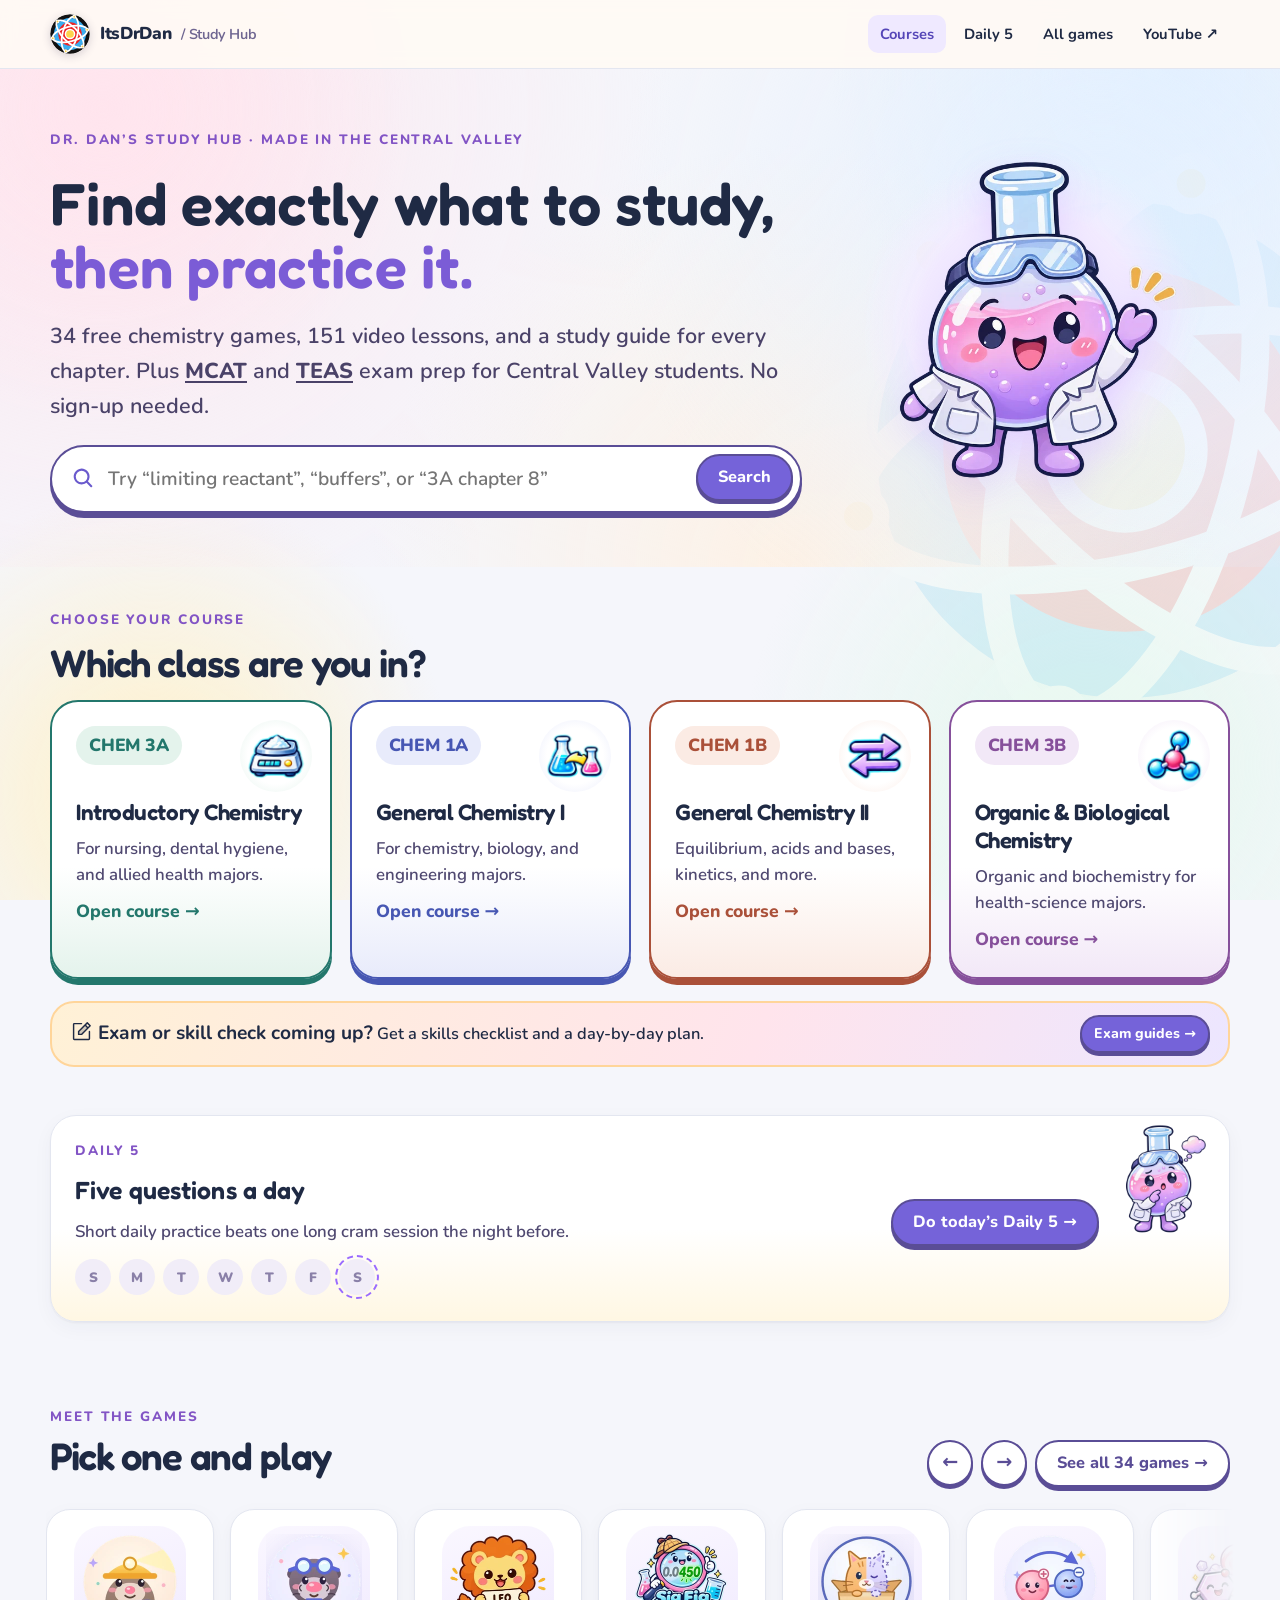
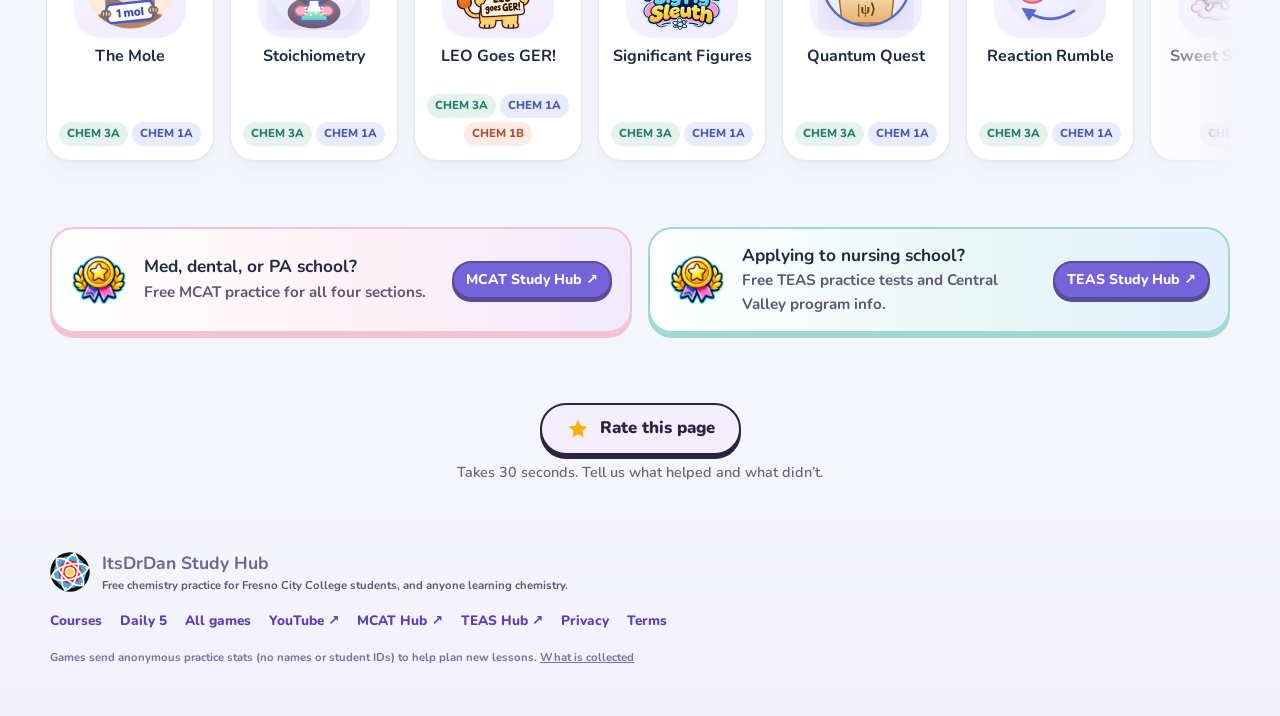
==== commit e975ac01: "Study Hub player: draw the icon for games without a logo The player header printed the icon's name a" ====
--- a/index.html
+++ b/index.html
@@ -1301,7 +1301,7 @@
   noteRecent({t: 'game', c: from && courseById[from] ? from : '', id});
   const frame = h('iframe', {src: g.url, title: g.title + ' (interactive study game)', allow: 'fullscreen', allowfullscreen: true});
   const box = h('section', {class: 'player'},
-    h('div', {class: 'player-bar'}, h('div', {}, h('div', {class: 'eyebrow'}, 'Now practicing'), h('h2', {class: 'playtitle'}, g.logo ? h('img', {src: g.logo, alt: ''}) : (g.icon ? g.icon + ' ' : ''), g.title)),
+    h('div', {class: 'player-bar'}, h('div', {}, h('div', {class: 'eyebrow'}, 'Now practicing'), h('h2', {class: 'playtitle'}, g.logo ? h('img', {src: g.logo, alt: ''}) : (g.icon ? ic(g.icon) : ''), g.title)),
       h('div', {class: 'btns'},
         h('a', {class: 'btn secondary small', href: g.url, target: '_blank', rel: 'noopener'}, 'Open separately ↗'),
         h('button', {class: 'btn small', type: 'button', onclick: async e => { try { if (document.fullscreenElement) await document.exitFullscreen(); else await box.requestFullscreen(); } catch { e.currentTarget.textContent = 'Use “Open separately”'; } }}, ic('fullscreen'), ' Full screen'))),
